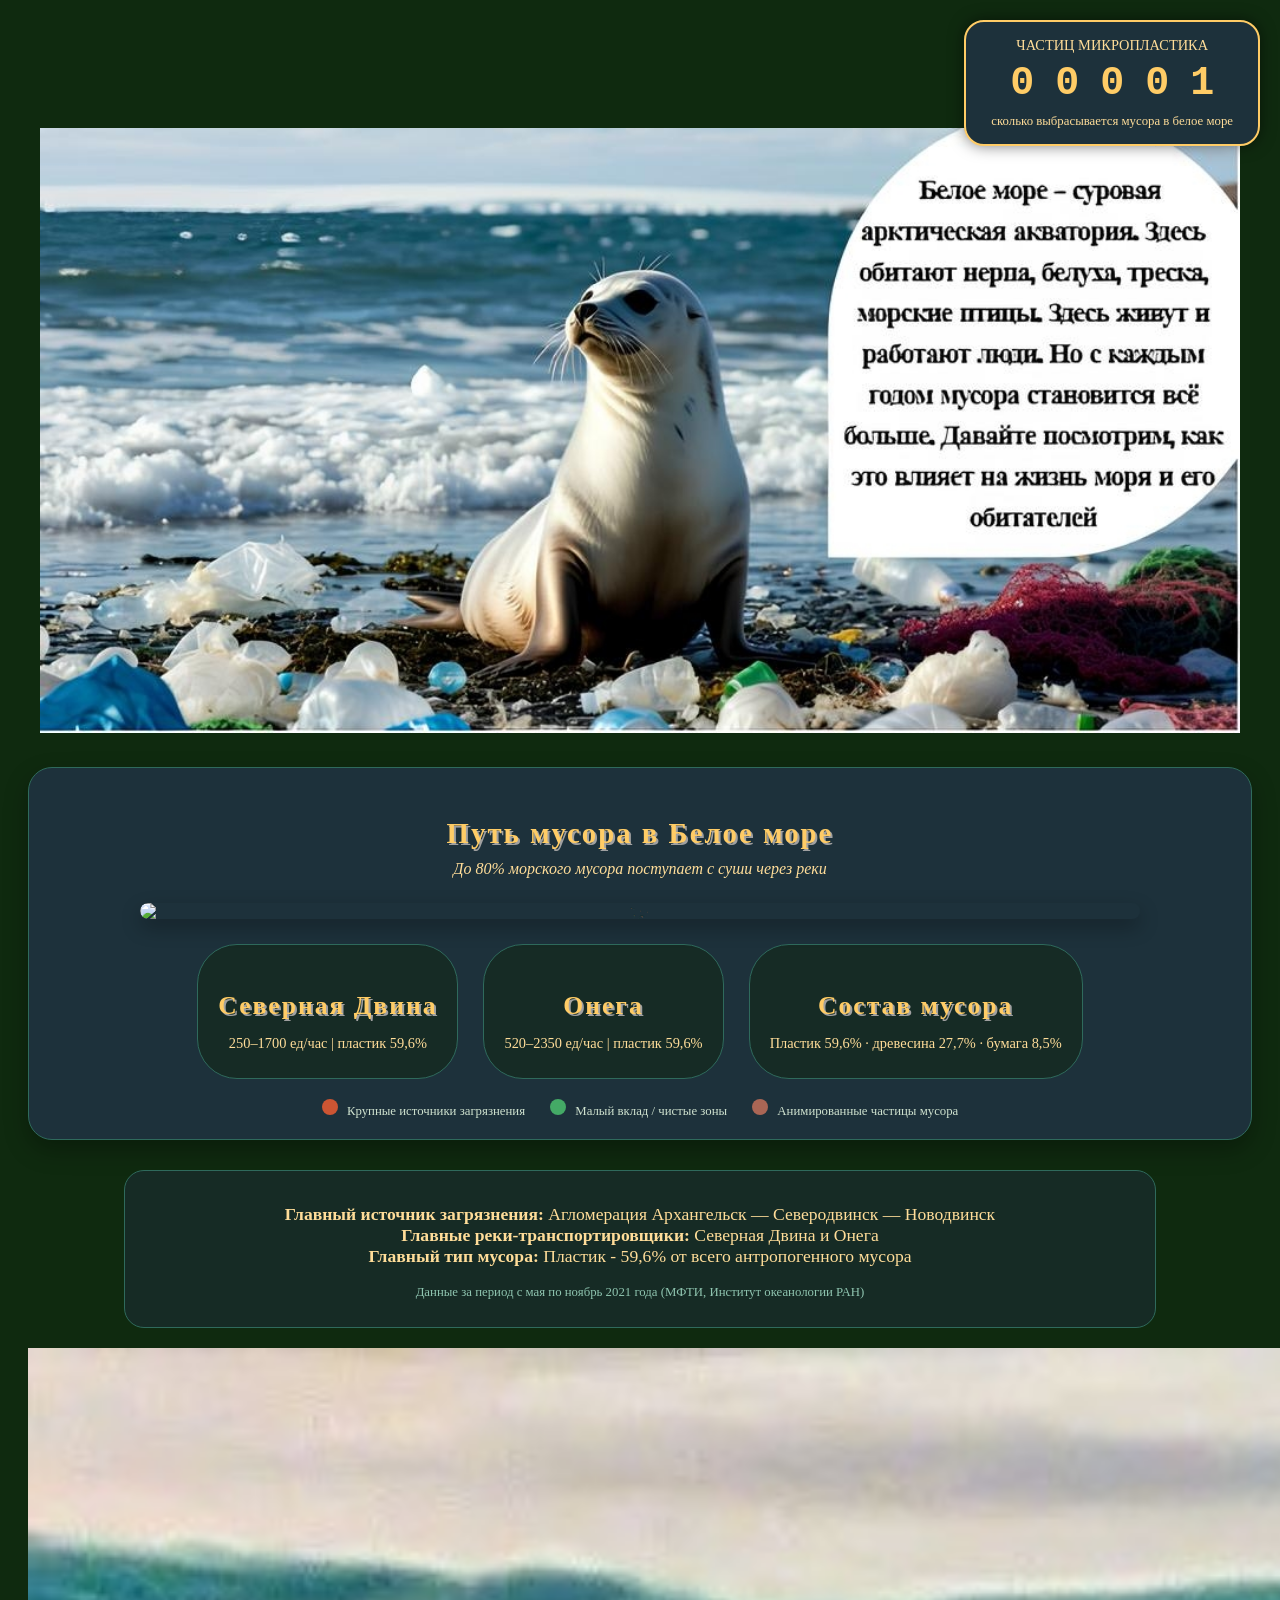
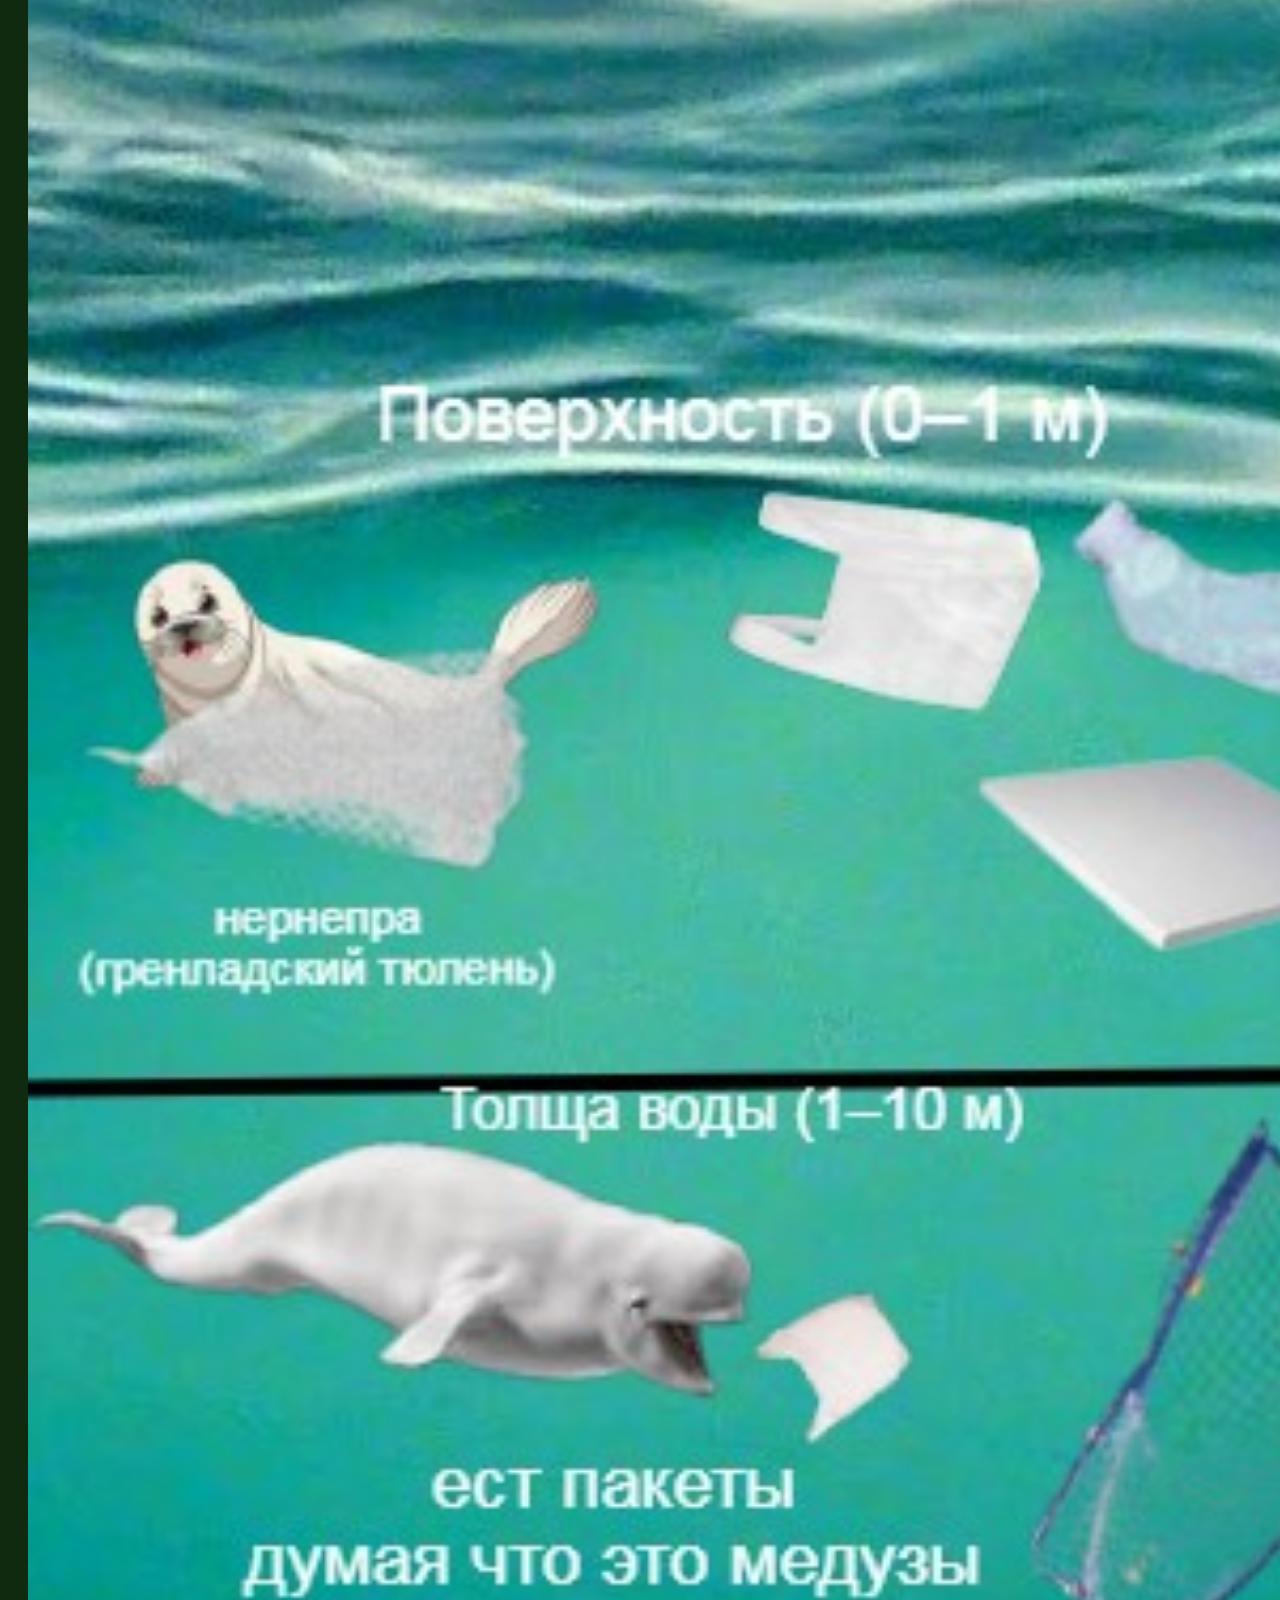
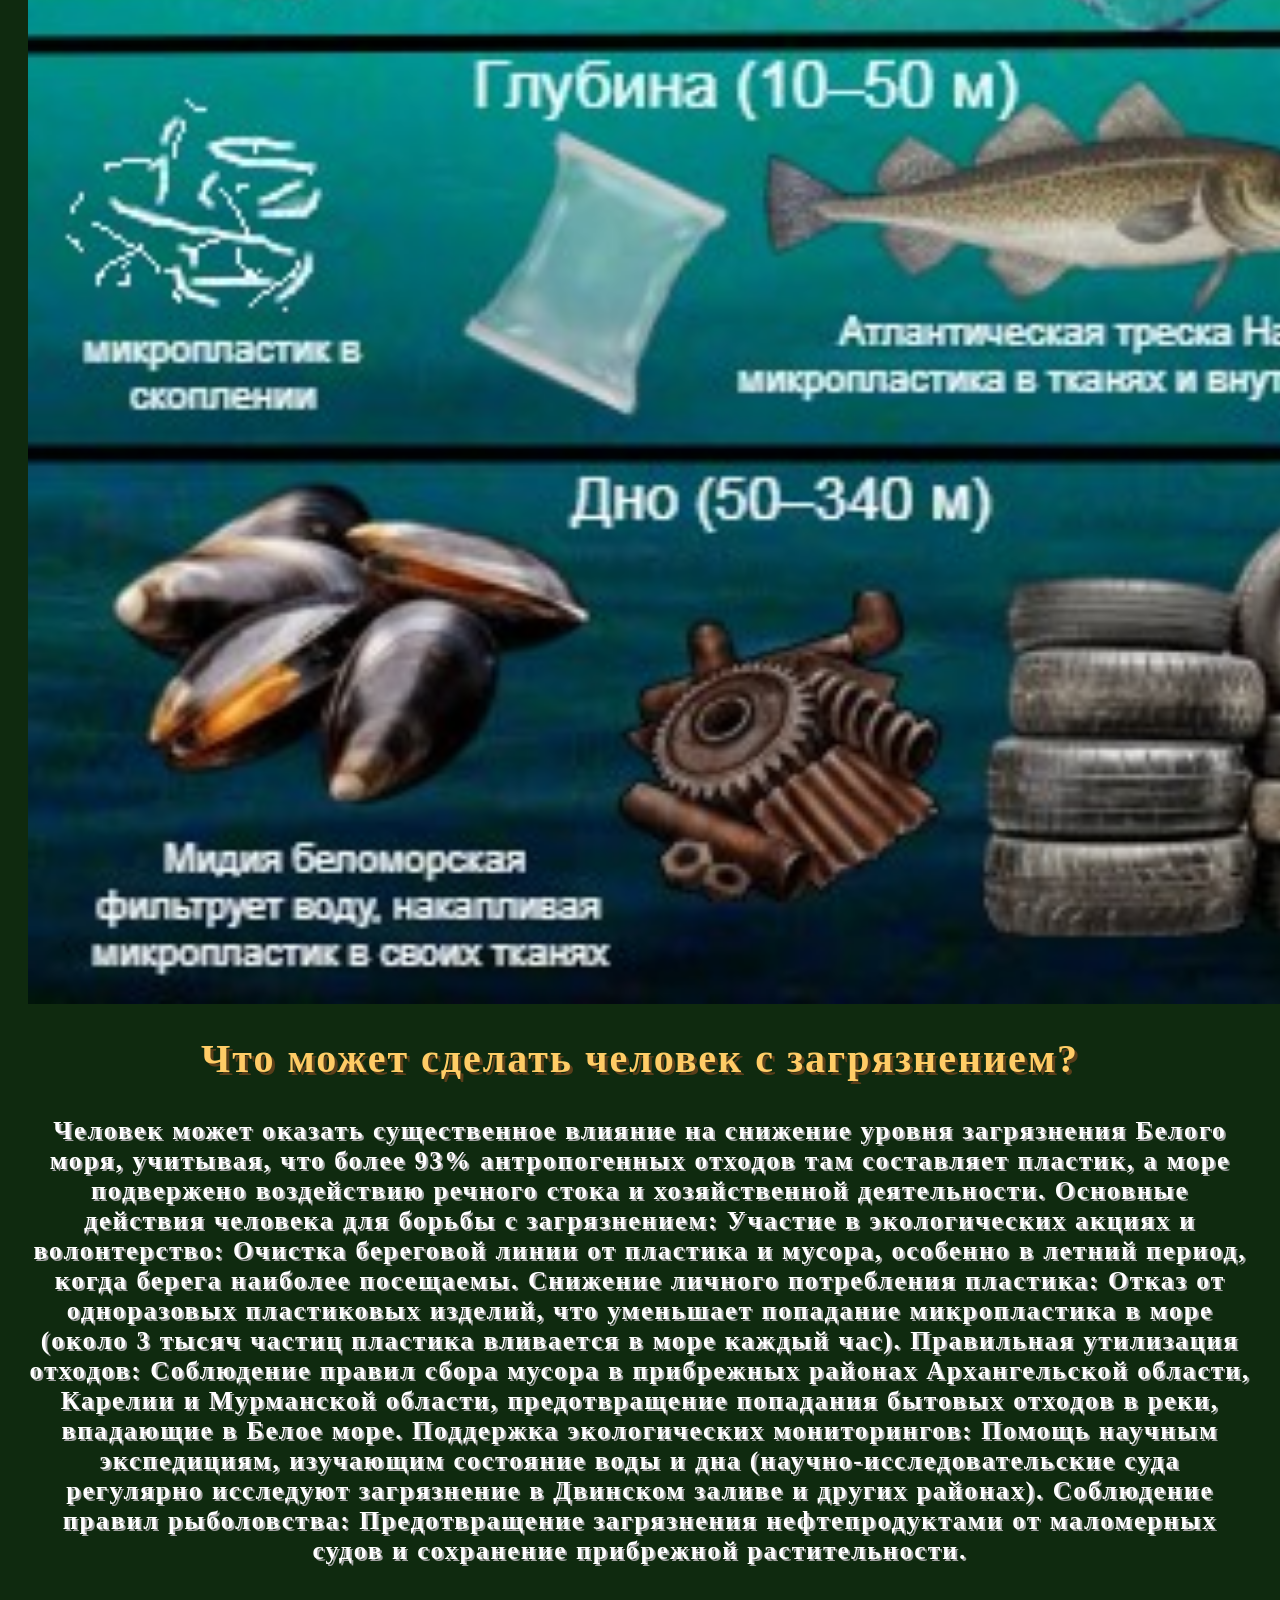
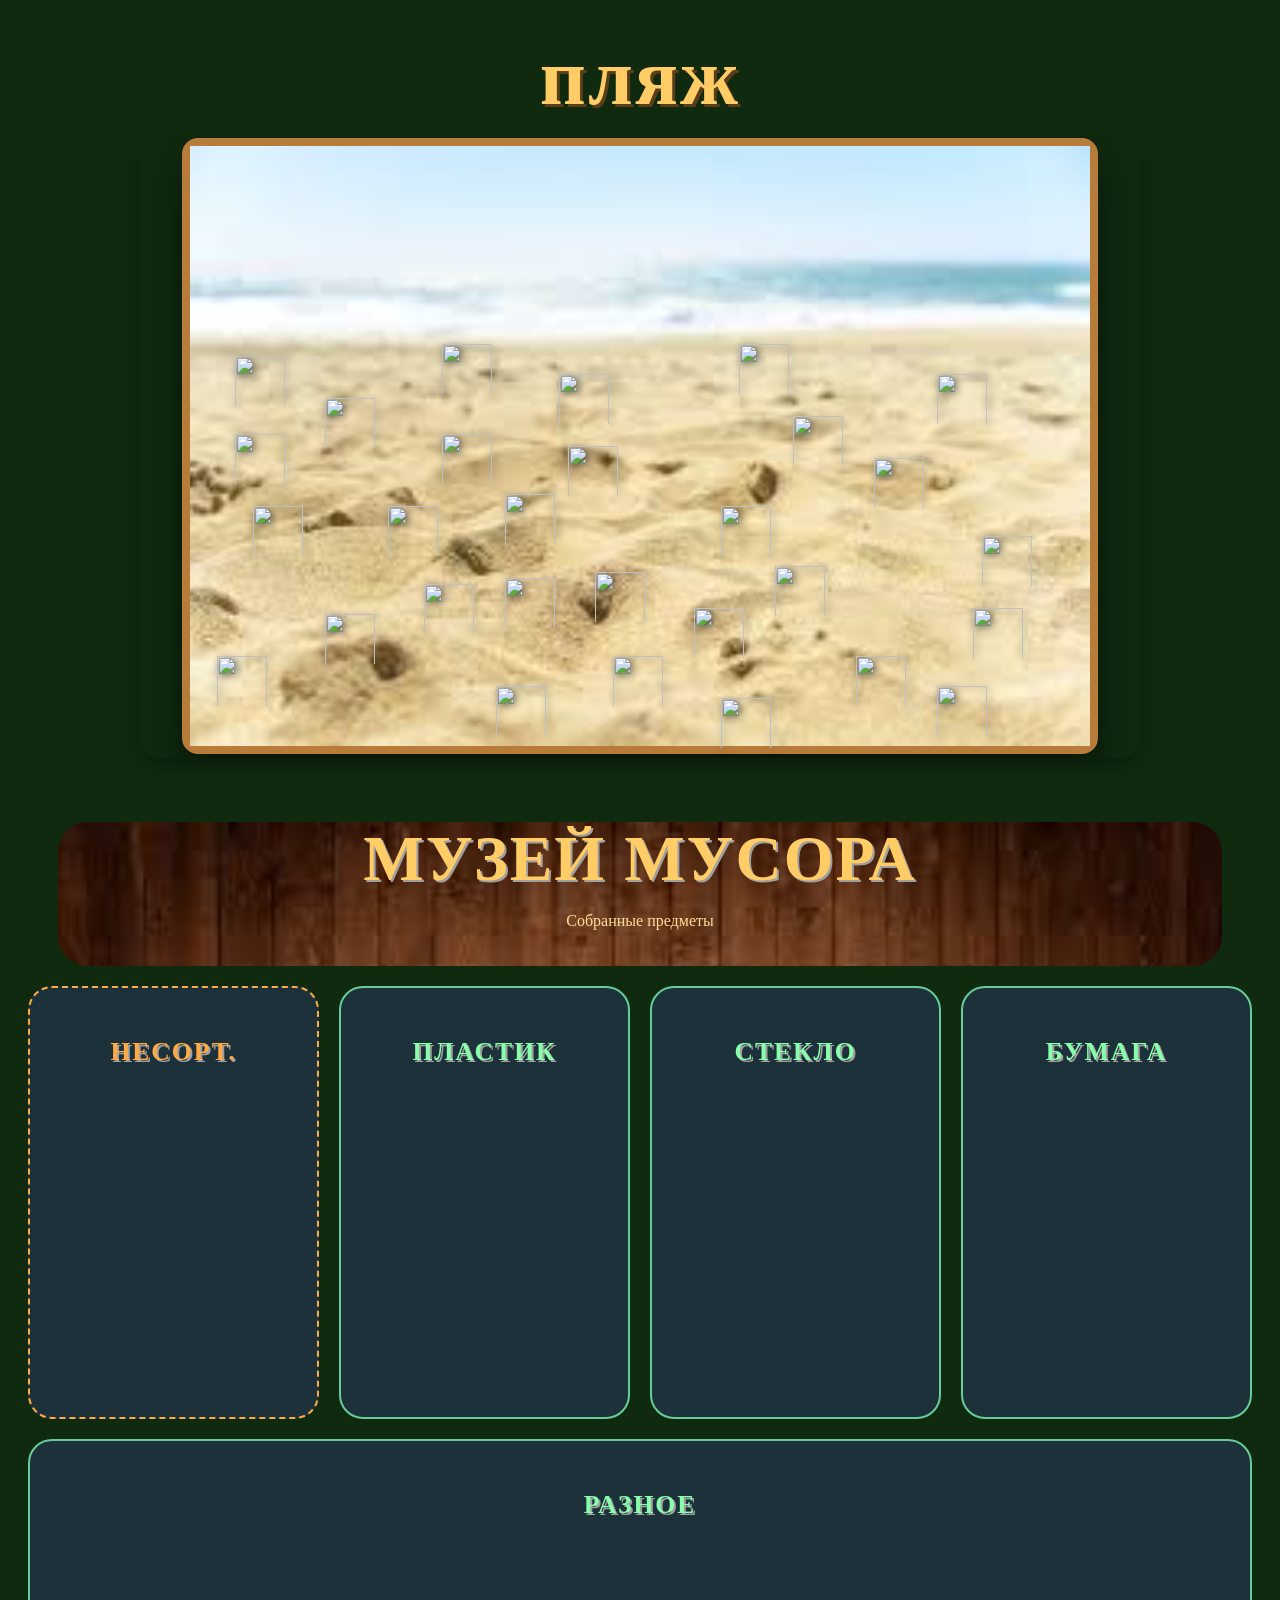
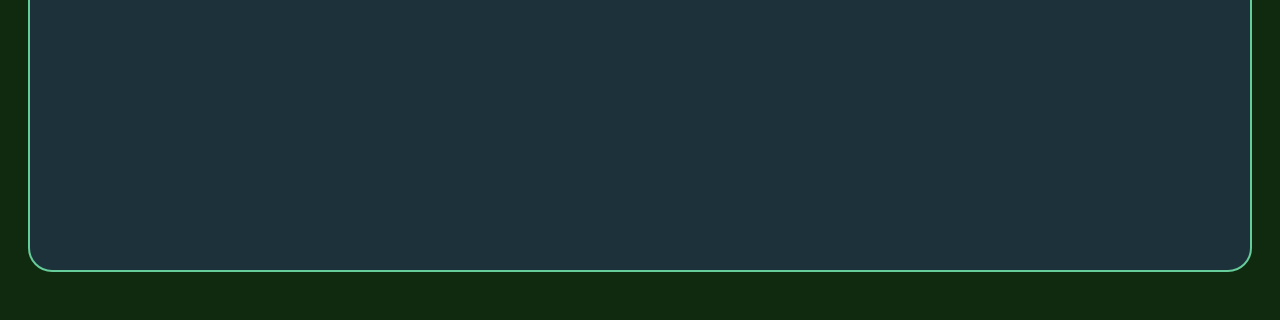
==== хакатон/index.html @ a7f69e0d "Add files via upload" ====
<!DOCTYPE html>
<html lang="ru">
<head>
    <meta charset="UTF-8">
    <meta name="viewport" content="width=device-width, initial-scale=1.0">
    <title>сайт для проекта хакатон</title>
    <link rel="stylesheet" href="kcc.css">
</head>
<body>
    <img src="foto/foto1.jpg" style="width: 1200px; align-self: center; height: auto; padding-top: 100px;">
<div style="position: fixed; top: 20px; right: 20px; background: #1d313b; border-radius: 20px; padding: 15px 25px; border: 2px solid #ffcc66; box-shadow: 0 0 15px rgba(0,0,0,0.5); z-index: 1000; backdrop-filter: blur(5px);">
    <div style="color: #ffdd99; font-size: 0.9rem; text-align: center;"> ЧАСТИЦ МИКРОПЛАСТИКА</div>
    <div id="counterDigits" style="display: flex; justify-content: center; gap: 5px; font-family: monospace; font-size: 2.5rem; font-weight: bold; color: #ffcc66;">
        <span class="digit">0</span>
        <span class="digit">0</span>
        <span class="digit">0</span>
        <span class="digit">0</span>
        <span class="digit">0</span>
    </div>
    <div style="color: #ffdd99; font-size: 0.8rem; text-align: center;">сколько выбрасывается мусора в белое море</div>
</div>
<div class="map-card">
    <h3 class="map-title"> Путь мусора в Белое море</h3>
    <div class="map-sub"> До 80% морского мусора поступает с суши через реки</div>
    
<div id="mapTooltipParent" class="map-wrapper" style="position: relative; width: 100%;">
    <!-- фон -->
    <img src="https://avatars.mds.yandex.net/i?id=413f9390f53e6e68aa2781e2c800d659d8fbe885-4577399-images-thumbs&n=13" 
         style="width: 100%; display: block; border-radius: 12px;">
    
    <svg viewBox="0 0 800 550" style="position: absolute; top: 0; left: 0; width: 100%; height: 100%;">
        <!-- Реки -->
        <!-- Река Кемь -->
        <path d="M136,408 L184,428 L222,418" stroke="#2c6e5e" stroke-width="4" fill="none" stroke-dasharray="6 3"/>
        <!-- Река Выг -->
        <path d="M194,540 L188,524 L198,486 L210,475 L227,467" stroke="#2c6e5e" stroke-width="4" fill="none" stroke-dasharray="6 3"/>
        <!-- Река Мезень -->
        <path d="M673,347 L666,353 L646,339 L643,300" stroke="#2c6e5e" stroke-width="4" fill="none" stroke-dasharray="6 3"/>
        <!-- Река Северная Двина -->
        <path d="M546,512 L544,503 L502,487 L470,466" stroke="#2c6e5e" stroke-width="5" fill="none" stroke-dasharray="8 4"/>
        <!-- Река Онега -->
        <path d="M392,570 L383,548 L369,545 L354,528" stroke="#2c6e5e" stroke-width="4" fill="none" stroke-dasharray="6 3"/>
        
        <!-- Анимированные точки мусора -->
        <circle cx="135" cy="408" r="4" fill="#aa6655">
            <animate attributeName="cx" values="164;182;222;255;281" dur="8s" repeatCount="indefinite"/>
            <animate attributeName="cy" values="423;428;420;392;365" dur="8s" repeatCount="indefinite"/>
        </circle>
        <circle cx="195" cy="539" r="3" fill="#aa6655">
            <animate attributeName="cx" values="195;189;198;222;259" dur="4s" repeatCount="indefinite"/>
            <animate attributeName="cy" values="539;524;490;470;444" dur="4s" repeatCount="indefinite"/>
        </circle>
        <circle cx="542" cy="507" r="3" fill="#aa6655">
            <animate attributeName="cx" values="542;457;386" dur="7s" repeatCount="indefinite"/>
            <animate attributeName="cy" values="507;458;408" dur="7s" repeatCount="indefinite"/>
        </circle>
        <circle cx="667" cy="352" r="3" fill="#aa6655">
            <animate attributeName="cx" values="667;647;642;629" dur="6s" repeatCount="indefinite"/>
            <animate attributeName="cy" values="352;340;301;264" dur="6s" repeatCount="indefinite"/>
        </circle>
        <circle cx="390" cy="570" r="3" fill="#aa6655">
            <animate attributeName="cx" values="390;386;370;355;325;300" dur="5s" repeatCount="indefinite"/>
            <animate attributeName="cy" values="570;549;545;530;508;472" dur="5s" repeatCount="indefinite"/>
        </circle>
        <!-- Города -->
        <circle cx="206", cy="426" r="8" fill="#cc5533" stroke="#ffcc66" stroke-width="2" class="city-circle" data-city="kem"/>
    <text x="193", y="413" font-size="10" fill="#1a3a2a" font-weight="bold">Кемь</text>
    
    <!-- Кандалакша  -->
    <circle cx="109" cy="187" r="8" fill="#cc5533" stroke="#ffcc66" stroke-width="2" class="city-circle" data-city="kandalaksha"/>
    <text x="74" y="169" font-size="10" fill="#1a3a2a" font-weight="bold">Кандалакша</text>
    
    <!-- Онега  -->
    <circle cx="430" cy="275" r="9" fill="#cc5533" stroke="#ffcc66" stroke-width="2" class="city-circle" data-city="onega"/>
    <text x="415" y="265" font-size="10" fill="#1a3a2a" font-weight="bold">Онега</text>
    
    <!-- Архангельск -->
    <circle cx="486" cy="478" r="12" fill="#cc5533" stroke="#ffcc66" stroke-width="2" class="city-circle" data-city="arkhangelsk"/>
    <text x="458" y="456" font-size="11" fill="#1a3a2a" font-weight="bold">Архангельск</text>
    
    <!-- Северодвинск-->
    <circle cx="443", cy="466" r="8" fill="#cc5533" stroke="#ffcc66" stroke-width="2" class="city-circle" data-city="severodvinsk"/>
    <text x="410", y="448" font-size="9" fill="#1a3a2a" font-weight="bold">Северодвинск</text>
    
    <!-- Мезень -->
    <circle cx="648", cy="312" r="8" fill="#cc5533" stroke="#ffcc66" stroke-width="2" class="city-circle" data-city="mezen"/>
    <text x="626", y="296" font-size="10" fill="#1a3a2a" font-weight="bold">Мезень</text>
    
    <!-- Шуерецкое  -->
    <circle cx="221", cy="448" r="6" fill="#44aa66" stroke="#ffcc66" stroke-width="1.5" class="city-circle" data-city="shuereckoe"/>
    <text x="194", y="436" font-size="8" fill="#1a3a2a" font-weight="bold">Шуерецкое</text>
    
    <!-- Умба  -->
    <circle cx="193" cy="236" r="6" fill="#44aa66" stroke="#ffcc66" stroke-width="1.5" class="city-circle" data-city="umba"/>
    <text x="180" y="222" font-size="10" fill="#1a3a2a" font-weight="bold">Умба</text>
        
        <!-- подписи рек -->
        <text x="503" y="475" font-size="10" fill="#1d5e4a">Северная Двина</text>
        <text x="374" y="539" font-size="9" fill="#1d5e4a">Онега</text>
        <text x="380" y="470" font-size="9" fill="#1d5e4a">Мезень</text>
        <text x="153" y="408" font-size="9" fill="#1d5e4a">Кемь</text>
        <text x="193" y="472" font-size="9" fill="#1d5e4a">Выг</text>
    </svg>
</div>
    
    <!-- статистика -->
    <div class="stats-grid">
        <div class="stat-card">
            <h4> Северная Двина</h4>
            <p>250–1700 ед/час | пластик 59,6%</p>
        </div>
        <div class="stat-card">
            <h4> Онега</h4>
            <p>520–2350 ед/час | пластик 59,6%</p>
        </div>
        <div class="stat-card">
            <h4> Состав мусора</h4>
            <p>Пластик 59,6% · древесина 27,7% · бумага 8,5%</p>
        </div>
    </div>
    <div class="legend">
        <div><span style="background:#cc5533;"></span> Крупные источники загрязнения</div>
        <div><span style="background:#44aa66;"></span> Малый вклад / чистые зоны</div>
        <div><span style="background:#aa6655;"></span> Анимированные частицы мусора</div>
    </div>
</div>
<!-- Итоговый вывод -->
<div style="background: #162b25; border-radius: 20px; padding: 15px; max-width: 1000px; margin: 20px auto; text-align: center; border: 1px solid #2f6a5c;">
    <p style="color: #ffdd99; font-size: 1.1rem;">
         <strong>Главный источник загрязнения:</strong> Агломерация Архангельск — Северодвинск — Новодвинск<br>
         <strong>Главные реки-транспортировщики:</strong> Северная Двина и Онега<br>
         <strong>Главный тип мусора:</strong> Пластик - 59,6% от всего антропогенного мусора
    </p>
    <p style="color: #8fc5b0; font-size: 0.8rem;">Данные за период с мая по ноябрь 2021 года (МФТИ, Институт океанологии РАН)</p>
</div>
    <img src="foto/foto3.jpg" style="position: relative;" width="1500" height = "avto">
    <h1>Что может сделать человек c загрязнением?</h1>
    <h4>Человек может оказать существенное влияние на снижение уровня загрязнения Белого моря, учитывая, что более 93% антропогенных отходов там составляет пластик, а море подвержено воздействию речного стока и хозяйственной деятельности. 
Основные действия человека для борьбы с загрязнением:
Участие в экологических акциях и волонтерство: Очистка береговой линии от пластика и мусора, особенно в летний период, когда берега наиболее посещаемы.
Снижение личного потребления пластика: Отказ от одноразовых пластиковых изделий, что уменьшает попадание микропластика в море (около 3 тысяч частиц пластика вливается в море каждый час).
Правильная утилизация отходов: Соблюдение правил сбора мусора в прибрежных районах Архангельской области, Карелии и Мурманской области, предотвращение попадания бытовых отходов в реки, впадающие в Белое море.
Поддержка экологических мониторингов: Помощь научным экспедициям, изучающим состояние воды и дна (научно-исследовательские суда регулярно исследуют загрязнение в Двинском заливе и других районах).
Соблюдение правил рыболовства: Предотвращение загрязнения нефтепродуктами от маломерных судов и сохранение прибрежной растительности. 
    </h4>
    <h2>пляж</h2>
</div>
<div class="map-wrapper">
    <div class="map-container">
        <!-- Фоновая карта -->
        <img src="foto/foto4.jfif" alt="пляж">
        
        <!-- Все сокровища по списку -->
    <img class="treasure-icon" src="https://textur.gas-kvas.com/uploads/posts/2024-10/textur-gas-kvas-com-v70x-p-teksturi-pikselnii-pesok-4.jpg" style="left: 5%; top: 35%; width: 50px;" onclick="das('пластиковая бутылка', 'https://cdn-icons-png.flaticon.com/128/7952/7952175.png', this, event)">
    <img class="treasure-icon" src="https://textur.gas-kvas.com/uploads/posts/2024-10/textur-gas-kvas-com-v70x-p-teksturi-pikselnii-pesok-4.jpg" style="left: 15%; top: 42%; width: 50px;" onclick="das('сеть', 'https://cdn-icons-png.flaticon.com/128/593/593423.png', this, event)">
    <img class="treasure-icon" src="https://textur.gas-kvas.com/uploads/posts/2024-10/textur-gas-kvas-com-v70x-p-teksturi-pikselnii-pesok-4.jpg" style="left: 22%; top: 60%; width: 50px;" onclick="das('правый тапок', 'https://cdn.iconscout.com/icon/premium/png-512-thumb/slipper-icon-svg-download-png-1758207.png?f=webp&w=256', this, event)">
    <img class="treasure-icon" src="https://textur.gas-kvas.com/uploads/posts/2024-10/textur-gas-kvas-com-v70x-p-teksturi-pikselnii-pesok-4.jpg" style="left: 26%; top: 73%; width: 50px;" onclick="das('стеклянная бутылка', 'https://cdn-icons-png.flaticon.com/128/7047/7047661.png', this, event)">
    <img class="treasure-icon" src="https://textur.gas-kvas.com/uploads/posts/2024-10/textur-gas-kvas-com-v70x-p-teksturi-pikselnii-pesok-4.jpg" style="left: 45%; top: 71%; width: 50px;" onclick="das('батарейка', 'https://cdn-icons-png.flaticon.com/128/2333/2333603.png', this, event)">
    <img class="treasure-icon" src="https://textur.gas-kvas.com/uploads/posts/2024-10/textur-gas-kvas-com-v70x-p-teksturi-pikselnii-pesok-4.jpg" style="left: 56%; top: 77%; width: 50px;" onclick="das('поплавок', 'https://cdn-icons-png.flaticon.com/128/1326/1326823.png', this, event)">
    <img class="treasure-icon" src="https://textur.gas-kvas.com/uploads/posts/2024-10/textur-gas-kvas-com-v70x-p-teksturi-pikselnii-pesok-4.jpg" style="left: 67%; top: 45%; width: 50px;" onclick="das('пластиковая крышка', 'https://cdn-icons-png.flaticon.com/128/7436/7436953.png', this, event)">
    <img class="treasure-icon" src="https://textur.gas-kvas.com/uploads/posts/2024-10/textur-gas-kvas-com-v70x-p-teksturi-pikselnii-pesok-4.jpg" style="left: 76%; top: 52%; width: 50px;" onclick="das('шприц', 'https://cdn-icons-png.flaticon.com/128/527/527059.png', this, event)">
    <img class="treasure-icon" src="https://textur.gas-kvas.com/uploads/posts/2024-10/textur-gas-kvas-com-v70x-p-teksturi-pikselnii-pesok-4.jpg" style="left: 83%; top: 38%; width: 50px;" onclick="das('резиновая шина', 'https://cdn-icons-png.flaticon.com/128/272/272026.png', this, event)">
    <img class="treasure-icon" src="https://textur.gas-kvas.com/uploads/posts/2024-10/textur-gas-kvas-com-v70x-p-teksturi-pikselnii-pesok-4.jpg" style="left: 7%; top: 60%; width: 50px;" onclick="das('ведро из под краски', 'https://cdn-icons-png.flaticon.com/128/18017/18017115.png', this, event)">
    <img class="treasure-icon" src="https://textur.gas-kvas.com/uploads/posts/2024-10/textur-gas-kvas-com-v70x-p-teksturi-pikselnii-pesok-4.jpg" style="left: 15%; top: 78%; width: 50px;" onclick="das('стальной трос', 'https://cdn-icons-png.flaticon.com/128/1079/1079433.png', this, event)">
    <img class="treasure-icon" src="https://textur.gas-kvas.com/uploads/posts/2024-10/textur-gas-kvas-com-v70x-p-teksturi-pikselnii-pesok-4.jpg" style="left: 28%; top: 33%; width: 50px;" onclick="das('пакет-майка', 'https://cdn-icons-png.flaticon.com/128/10753/10753285.png', this, event)">
    <img class="treasure-icon" src="https://textur.gas-kvas.com/uploads/posts/2024-10/textur-gas-kvas-com-v70x-p-teksturi-pikselnii-pesok-4.jpg" style="left: 34%; top: 90%; width: 50px;" onclick="das('Левый тапок', 'https://cdn-icons-png.flaticon.com/128/3435/3435644.png ', this, event)">
    <img class="treasure-icon" src="https://textur.gas-kvas.com/uploads/posts/2024-10/textur-gas-kvas-com-v70x-p-teksturi-pikselnii-pesok-4.jpg" style="left: 41%; top: 38%; width: 50px;" onclick="das('пенопласт', 'https://cdn-icons-png.flaticon.com/128/12286/12286912.png', this, event)">
    <img class="treasure-icon" src="https://textur.gas-kvas.com/uploads/posts/2024-10/textur-gas-kvas-com-v70x-p-teksturi-pikselnii-pesok-4.jpg" style="left: 59%; top: 92%; width: 50px;" onclick="das('стаканчик', 'https://cdn-icons-png.flaticon.com/128/7399/7399986.png', this, event)">
    <img class="treasure-icon" src="https://textur.gas-kvas.com/uploads/posts/2024-10/textur-gas-kvas-com-v70x-p-teksturi-pikselnii-pesok-4.jpg" style="left: 65%; top: 70%; width: 50px;" onclick="das('маска', 'https://cdn-icons-png.flaticon.com/128/3340/3340898.png', this, event)">
    <img class="treasure-icon" src="https://textur.gas-kvas.com/uploads/posts/2024-10/textur-gas-kvas-com-v70x-p-teksturi-pikselnii-pesok-4.jpg" style="left: 74%; top: 85%; width: 50px;" onclick="das('окурок', 'https://cdn-icons-png.flaticon.com/128/4811/4811026.png', this, event)">
    <img class="treasure-icon" src="https://textur.gas-kvas.com/uploads/posts/2024-10/textur-gas-kvas-com-v70x-p-teksturi-pikselnii-pesok-4.jpg" style="left: 88%; top: 65%; width: 50px;" onclick="das('зажигалка', 'https://cdn-icons-png.flaticon.com/128/3432/3432798.png', this, event)">
    <img class="treasure-icon" src="https://textur.gas-kvas.com/uploads/posts/2024-10/textur-gas-kvas-com-v70x-p-teksturi-pikselnii-pesok-4.jpg" style="left: 5%; top: 48%; width: 50px;" onclick="das('шарик', 'https://cdn-icons-png.flaticon.com/128/5598/5598766.png', this, event)">
    <img class="treasure-icon" src="https://textur.gas-kvas.com/uploads/posts/2024-10/textur-gas-kvas-com-v70x-p-teksturi-pikselnii-pesok-4.jpg" style="left: 3%; top: 85%; width: 50px;" onclick="das('игрушка', 'https://cdn-icons-png.flaticon.com/128/13370/13370940.png', this, event)">
    <img class="treasure-icon" src="https://textur.gas-kvas.com/uploads/posts/2024-10/textur-gas-kvas-com-v70x-p-teksturi-pikselnii-pesok-4.jpg" style="left: 28%; top: 48%; width: 50px;" onclick="das('CD-диск', 'https://cdn-icons-png.flaticon.com/128/609/609982.png', this, event)">
    <img class="treasure-icon" src="https://textur.gas-kvas.com/uploads/posts/2024-10/textur-gas-kvas-com-v70x-p-teksturi-pikselnii-pesok-4.jpg" style="left: 35%; top: 58%; width: 50px;" onclick="das('баллончик', 'https://cdn-icons-png.flaticon.com/128/12343/12343660.png', this, event)">
    <img class="treasure-icon" src="https://textur.gas-kvas.com/uploads/posts/2024-10/textur-gas-kvas-com-v70x-p-teksturi-pikselnii-pesok-4.jpg" style="left: 42%; top: 50%; width: 50px;" onclick="das('салфетки', 'https://cdn-icons-png.flaticon.com/128/736/736884.png', this, event)">
    <img class="treasure-icon" src="https://textur.gas-kvas.com/uploads/posts/2024-10/textur-gas-kvas-com-v70x-p-teksturi-pikselnii-pesok-4.jpg" style="left: 59%; top: 60%; width: 50px;" onclick="das('лампа', 'https://cdn-icons-png.flaticon.com/128/9575/9575813.png', this, event)">
    <img class="treasure-icon" src="https://textur.gas-kvas.com/uploads/posts/2024-10/textur-gas-kvas-com-v70x-p-teksturi-pikselnii-pesok-4.jpg" style="left: 61%; top: 33%; width: 50px;" onclick="das('пакет фасовка', 'https://cdn-icons-png.flaticon.com/128/6937/6937474.png', this, event)">
    <img class="treasure-icon" src="https://textur.gas-kvas.com/uploads/posts/2024-10/textur-gas-kvas-com-v70x-p-teksturi-pikselnii-pesok-4.jpg" style="left: 87%; top: 77%; width: 50px;" onclick="das('бочка', 'https://cdn-icons-png.flaticon.com/128/2979/2979705.png', this, event)">
    <img class="treasure-icon" src="https://textur.gas-kvas.com/uploads/posts/2024-10/textur-gas-kvas-com-v70x-p-teksturi-pikselnii-pesok-4.jpg" style="left: 83%; top: 90%; width: 50px;" onclick="das('очки', 'https://cdn-icons-png.flaticon.com/128/5610/5610608.png', this, event)">
    <img class="treasure-icon" src="https://textur.gas-kvas.com/uploads/posts/2024-10/textur-gas-kvas-com-v70x-p-teksturi-pikselnii-pesok-4.jpg" style="left: 35%; top: 72%; width: 50px;" onclick="das('надувной круг', 'https://cdn-icons-png.flaticon.com/128/4754/4754701.png', this, event)">
    <img class="treasure-icon" src="https://textur.gas-kvas.com/uploads/posts/2024-10/textur-gas-kvas-com-v70x-p-teksturi-pikselnii-pesok-4.jpg" style="left: 47%; top: 85%; width: 50px;" onclick="das('крабовая ловушка', 'https://cdn-icons-png.flaticon.com/128/13973/13973144.png', this, event)">
    </div>
</div>

<!-- Модальное окно -->
<div class="modal" onclick="closeModal()">
    <img class="modal-content" id="modalImage">
    <h2 id="modalTitle"></h2>
</div>
<div id="museumContainer" style="background-image: url('foto/foto5.jfif'); background-size: cover; margin-left: 30px; margin-right: 30px; padding-left: 20px; padding-right: 20px; border-radius: 30px;">
    <h3 style="color: #ffcc66; text-align: center;">МУЗЕЙ МУСОРА</h3>
    <p style="color: #ffdd99; text-align: center;">Собранные предметы</p>
    <div id="museumCards" style="display: flex; flex-direction: row; flex-wrap: wrap; overflow-x: auto; gap: 20px; padding: 10px;">
    </div>
</div>
<div class="sorting-zones">
    <div class="sorting-zone" style="border: 2px dashed #ffaa44;">
        <h4 style="color: #ffaa44;">НЕСОРТ.</h4>
        <div id="drag-source" class="zone-content"></div>
    </div>

    <div class="sorting-zone" style="border: 2px solid #66cc99;" ondrop="drop(event)" ondragover="allowDrop(event)">
        <h4 style="color: #88ffaa;">ПЛАСТИК</h4>
        <div id="plastic-bin" class="zone-content"></div>
    </div>

    <div class="sorting-zone" style="border: 2px solid #66cc99;" ondrop="drop(event)" ondragover="allowDrop(event)">
        <h4 style="color: #88ffaa;">СТЕКЛО</h4>
        <div id="glass-bin" class="zone-content"></div>
    </div>

    <div class="sorting-zone" style="border: 2px solid #66cc99;" ondrop="drop(event)" ondragover="allowDrop(event)">
        <h4 style="color: #88ffaa;">БУМАГА</h4>
        <div id="paper-bin" class="zone-content"></div>
    </div>

    <div class="sorting-zone" style="border: 2px solid #66cc99;" ondrop="drop(event)" ondragover="allowDrop(event)">
        <h4 style="color: #88ffaa;">РАЗНОЕ</h4>
        <div id="raznoe-bin" class="zone-content"></div>
    </div>
</div>
<script>
    const museumContainer = [
    { name: "Пластиковая бутылка (0,5 л)", story: "Оставлена туристом на берегу в районе мыса Ухт-Наволок. Во время шторма смыта в море.", decompose: "450 лет", img: "https://cdn-icons-png.flaticon.com/128/7952/7952175.png" },
    { name: "Сеть", story: "Брошена или потеряна рыболовным судном в акватории Белого моря в 2021 году. Продолжает ловить рыбу, тюленей и птиц без участия человека.", decompose: "600 лет", img: "https://cdn-icons-png.flaticon.com/128/593/593423.png" },
    { name: "Правый тапок", story: "Найден волонтёрами на побережье через три месяца после потери левого. Принесло течением из другой бухты", decompose: "50-80 лет", img: "https://cdn.iconscout.com/icon/premium/png-512-thumb/slipper-icon-svg-download-png-1758207.png?f=webp&w=256" },
    { name: "Стеклянная бутылка", story: "Разбита на пляже в посёлке Умба. Осколки унесены в море. Острые края травмируют ласты нерп.", decompose: "1 000 000+ лет (стекло)", img: "https://cdn-icons-png.flaticon.com/128/7047/7047661.png" },
    { name: "Батарейка", story: "Выброшена в лесополосе вдоль реки Мезень. Тяжёлые металлы мигрировали в грунтовые воды, затем в реку.", decompose: "100 лет (корпус), металлы навсегда", img: "https://cdn-icons-png.flaticon.com/128/2333/2333603.png" },
    { name: "Поплавок", story: "Сорван со снастей во время шторма в районе Соловецких островов. Дрейфует по течению, обрастает водорослями и рачками.", decompose: "400–500 лет", img: "https://cdn-icons-png.flaticon.com/128/1326/1326823.png" },
    { name: "Пластиковая крышка", story: "Откручена и брошена на набережной в Архангельске. Сдута ветром в реку. Самая частая находка в желудках птиц.", decompose: "450 лет", img: "https://cdn-icons-png.flaticon.com/128/7436/7436953.png" },
    { name: "Шприц", story: "Вынесло с нелегальной свалки медицинских отходов вблизи посёлка. Представляет биологическую угрозу.", decompose: "400–500 лет", img: "https://cdn-icons-png.flaticon.com/128/527/527059.png" },
    { name: "Резиновая шина", story: "Вымыта паводком с несанкционированной свалки в пойме реки Онега. На дне выделяет бензопирен и кадмий.", decompose: "400–500 лет", img: "https://cdn-icons-png.flaticon.com/128/272/272026.png" },
    { name: "Ведро из под краски", story: "Оставлено строителями на берегу в районе Северодвинска. Остатки краски вымыты водой. Используется крабом как укрытие.", decompose: "400–500 лет", img: "https://cdn-icons-png.flaticon.com/128/18017/18017115.png" },
    { name: "Стальной трос", story: "Сорван со швартовки рыболовного судна в порту Мурманска. На дне опутывает камни и донных обитателей.", decompose: "600 лет", img: "https://cdn-icons-png.flaticon.com/128/1079/1079433.png" },
    { name: "Пакет-майка", story: "Унесён ветром с несанкционированной свалки в пригороде Архангельска. Попал в реку Северная Двина, вынесен в Белое море.", decompose: "200–400 лет", img: "https://cdn-icons-png.flaticon.com/128/10753/10753285.png" },
    { name: "Левый тапок", story: "Потерян отдыхающим на пляже острова Ягры. Смыт приливом. Резина не разлагается, а распадается на микрогранулы.", decompose: "50–80 лет", img: "https://cdn-icons-png.flaticon.com/128/3435/3435644.png" },
    { name: "Пенопласт", story: "Раскрошился от старого пирса в посёлке Умба. Рассыпается на сотни шариков, которые рыба и птицы принимают за икру.", decompose: "не разлагается → микропластик", img: "https://cdn-icons-png.flaticon.com/128/12286/12286912.png" },
    { name: "Стаканчик", story: "Куплен в кофейне на набережной Архангельска. Брошен мимо урны. Вместе с пластиковой крышкой образует смертельную ловушку.", decompose: "50 лет", img: "https://cdn-icons-png.flaticon.com/128/7399/7399986.png" },
    { name: "Маска", story: "Брошена на улице в Северодвинске. Унесена ветром в реку. Синтетические волокна путаются в жабрах рыбы.", decompose: "400–500 лет", img: "https://cdn-icons-png.flaticon.com/128/3340/3340898.png" },
    { name: "Окурок", story: "Затушен на пляже в селе Колежма. Смыт дождём. Содержит мышьяк, свинец и ацетат целлюлозы.", decompose: "10–15 лет", img: "https://cdn-icons-png.flaticon.com/128/4811/4811026.png" },
    { name: "Зажигалка", story: "Выброшена за борт с прогулочной лодки. Принята рыбой за мелкую рыбешку и заглочена.", decompose: "100 лет", img: "https://cdn-icons-png.flaticon.com/128/3432/3432798.png" },
    { name: "Шарик", story: "Запущен на выпускном в Архангельске. Лопнул над морем. Лента обмоталась вокруг лапы чайки.", decompose: "4 года (шарик), 20 лет (лента)", img: "https://cdn-icons-png.flaticon.com/128/5598/5598766.png" },
    { name: "Игрушка", story: "Потеряна ребёнком на пляже в Кандалакше в 1995 году. Найдена волонтёрами в 2024 году.", decompose: "500 лет", img: "https://cdn-icons-png.flaticon.com/128/13370/13370940.png" },
    { name: "CD-диск", story: "Выброшен в мусорный контейнер. Попал на свалку, смыт в реку. Отражает свет, дезориентирует мальков.", decompose: "400 лет", img: "https://cdn-icons-png.flaticon.com/128/609/609982.png" },
    { name: "Баллончик", story: "Взорвался на костре на острове Кий. Металлические осколки попали в воду. Окисляясь, выделяют токсины.", decompose: "200 лет (металл)", img: "https://cdn-icons-png.flaticon.com/128/12343/12343660.png" },
    { name: "Салфетки", story: "Смыты в унитаз в жилом доме в Онеге. Прошли через очистные сооружения. Содержат микропластик.", decompose: "100 лет", img: "https://cdn-icons-png.flaticon.com/128/736/736884.png" },
    { name: "Лампа", story: "Выброшена в контейнер для смешанных отходов. Разбилась на свалке. Ртутные пары попали в грунтовые воды.", decompose: "100 лет (металл+стекло)", img: "https://cdn-icons-png.flaticon.com/128/9575/9575813.png" },
    { name: "Пакет фасовка", story: "Использован в магазине Кеми. Улетел от ветра. Застрял в ветвях дерева над рекой, затем сорван и унесён течением.", decompose: "200–400 лет", img: "https://cdn-icons-png.flaticon.com/128/6937/6937474.png" },
    { name: "Бочка", story: "Оставлена на берегу заброшенной военной части в губе Оленья. Разрушается, загрязняя дно окислами металлов.", decompose: "100–200 лет", img: "https://cdn-icons-png.flaticon.com/128/2979/2979705.png" },
    { name: "Очки", story: "Потеряны туристом при купании на Соловецких островах. Оправа частично покрыта мидиями.", decompose: "400–500 лет", img: "https://cdn-icons-png.flaticon.com/128/5610/5610608.png" },
    { name: "Надувной круг", story: "Лопнул и был выброшен на пляже в деревне Ковда. Даже в дроблёном виде выделяет фталаты.", decompose: "100–400 лет", img: "https://cdn-icons-png.flaticon.com/128/4754/4754701.png" },
    { name: "Крабовая ловушка", story: "Брошена из-за поломки в акватории Белого моря. Продолжает ловить крабов и рыбу.", decompose: "400–500 лет", img: "https://cdn-icons-png.flaticon.com/128/13973/13973144.png" },
    { name: "Строительный уголок", story: "Смыт со стройки в Архангельске во время ливня. Попал в Двину. Острые края ранят рыб.", decompose: "400–500 лет", img: "https://cdn-icons-png.flaticon.com/128/2318/2318777.png" },
    { name: "Сани-волокуши", story: "Оставленные рыбаками-любителямина зиммней рыбалке во льдах. унесены в открытое море", decompose: "100–200 лет", img: "https://cdn-icons-png.flaticon.com/128/6013/6013127.png" },
    { name: "Пенный поплавок", story: "Оборвался от сетей браконьеров в губе. Распадается на пенопластовые шарики.", decompose: "→ микропластик(не разлагается)", img: "https://cdn-icons-png.flaticon.com/128/1326/1326823.png" },
    { name: "Канистра", story: "Оставлена рыбаками на берегу губы Чупа. Во время прилива опрокинута в воду. Остатки масла создают плёнку на поверхности", decompose: "400–500 лет", img: "https://cdn-icons-png.flaticon.com/128/18017/18017115.png" },
    { name: "Батарейка АА", story: "Выброшена в лесополосе вдоль реки Мезень. Тяжёлые металлы мигрировали в грунтовые воды, затем в реку", decompose: "100 лет (корпус), токсичные металлы остаются навсегда", img: "https://cdn-icons-png.flaticon.com/128/2333/2333603.png" },
    { name: "Лесочная катушка", story: "Оставлена браконьерами на берегу в районе устья реки Кемь. Острые лески режут ласты тюленей", decompose: "400–500 лет", img: "https://cdn-icons-png.flaticon.com/128/2979/2979705.png" }
];
    let foundTreasures = [];
    let particleCount = 0;
    let particleAccumulator = 0;
    let digits = document.querySelectorAll('.digit');

    function updateDigit(index, newDigit) {
    let digitElement = digits[index];
    let oldSpan = digitElement.querySelector('span');
    let oldValue = oldSpan ? oldSpan.textContent : digitElement.textContent;
    
    if (oldValue === String(newDigit)) return;
    
    let oldDigitSpan = document.createElement('span');
    oldDigitSpan.textContent = oldValue;
    oldDigitSpan.className = 'digit-old';
    oldDigitSpan.style.position = 'absolute';
    oldDigitSpan.style.top = '0';
    oldDigitSpan.style.left = '0';
    oldDigitSpan.style.right = '0';
    oldDigitSpan.style.textAlign = 'center';
    
    let newDigitSpan = document.createElement('span');
    newDigitSpan.textContent = newDigit;
    newDigitSpan.className = 'digit-new';
    newDigitSpan.style.position = 'absolute';
    newDigitSpan.style.top = '0';
    newDigitSpan.style.left = '0';
    newDigitSpan.style.right = '0';
    newDigitSpan.style.textAlign = 'center';
    
    digitElement.innerHTML = '';
    digitElement.style.position = 'relative';
    digitElement.appendChild(oldDigitSpan);
    digitElement.appendChild(newDigitSpan);
    
    setTimeout(() => {
        if (oldDigitSpan && oldDigitSpan.parentNode) {
            oldDigitSpan.remove();
        }
        digitElement.innerHTML = newDigit;
    }, 200);
}
document.addEventListener('click', (e) => {
    const svg = document.querySelector('svg');
    const pt = svg.createSVGPoint();
    pt.x = e.clientX;
    pt.y = e.clientY;
    const cursor = pt.matrixTransform(svg.getScreenCTM().inverse());
    console.log(`${Math.round(cursor.x)},${Math.round(cursor.y)}`);
});
function showMessage(msg, color) {
    let msgDiv = document.getElementById('dragMessage');
    if (!msgDiv) {
        msgDiv = document.createElement('div');
        msgDiv.id = 'dragMessage';
        msgDiv.style.position = 'fixed';
        msgDiv.style.bottom = '20px';
        msgDiv.style.left = '50%';
        msgDiv.style.transform = 'translateX(-50%)';
        msgDiv.style.padding = '12px 24px';
        msgDiv.style.borderRadius = '30px';
        msgDiv.style.zIndex = '9999';
        msgDiv.style.fontWeight = 'bold';
        msgDiv.style.transition = '0.3s';
        document.body.appendChild(msgDiv);
    }
    msgDiv.style.backgroundColor = color;
    msgDiv.style.color = '#1a2a1f';
    msgDiv.textContent = msg;
    msgDiv.style.display = 'block';
    setTimeout(() => { msgDiv.style.display = 'none'; }, 1500);
}
function updateCounter(value) {
    let str = String(Math.floor(value)).padStart(5, '0');
    for (let i = 0; i < str.length; i++) {
        let newDigit = str[i];
        let currentDigit = digits[i].textContent;
        if (currentDigit !== newDigit) {
            updateDigit(i, newDigit);
        }
    }
}

function tick() {
    particleAccumulator += 1.6666667;
    if (particleAccumulator >= 1) {
        let add = Math.floor(particleAccumulator);
        particleCount += add;
        particleAccumulator -= add;
        updateCounter(particleCount);
    }
}
setInterval(tick, 2000);
function addToMuseum(name) 
{   
    let container = document.getElementById('museumCards');
    if (!container) 
    {
        console.log('Контейнер museumCards не найден');
        return;
    }
    
    let existing = container.querySelector(`[data-name="${name}"]`);
    if (existing) return;
    
    let item = museumContainer.find(i => 
        i.name.toLowerCase().includes(name.toLowerCase()) || 
        name.toLowerCase().includes(i.name.toLowerCase())
    );
    
    if (!item) {
        console.log('Предмет не найден:', name);
        return;
    }
    
    let card = document.createElement('div');
    card.setAttribute('data-name', name);
    card.className = 'exhibit-card';
    card.style.width = '200px';
    card.innerHTML = `
        <img src="${item.img}" style="width: 80px; height: 80px;">
        <h4 style="color: #ffcc66; margin: 10px 0 5px;">${item.name}</h4>
        <p style="color: #ffdd99; font-size: 0.9rem;">${item.story}</p>
        <p style="color: #ffdd99; font-size: 0.9rem;">Разложение: ${item.decompose}</p>
    `;
    container.appendChild(card);
    console.log('Добавлено в музей:', name);
}
    function openTreasure(name, imageUrl) 
    {
        document.getElementById('modalImage').src = imageUrl;
        document.getElementById('modalTitle').innerHTML = name;
        document.querySelector('.modal').style.display = 'block';
        
        if (!foundTreasures.includes(name)) 
        {
            foundTreasures.push(name);
        }
    }
    function das(name, imageUrl, element, event) 
    {
        if (event) event.preventDefault();
        element.src = imageUrl;
        element.onclick = null; 
        openTreasure(name, imageUrl);
        addToMuseum(name);
        addDragItem(name, imageUrl);
    }
    function closeModal() {
        document.querySelector('.modal').style.display = 'none';
    }
        const cityData = {
        arkhangelsk: {
            name: "Архангельск",
            color: "🟠",
            text: `<strong>Вклад:</strong> Крупнейший источник загрязнения. Агломерация Архангельск — Северодвинск — Новодвинск формирует основную массу мусора.<br>
                   <strong>Объём сточных вод:</strong> 132 504 тыс. м³/год.<br>
                   <strong>Основные загрязнители:</strong> Нефтепродукты, фенолы, тяжёлые металлы (медь, марганец, железо).<br>
                   <strong>Путь мусора:</strong> Сточные воды предприятий, свалки в пойме реки, ливневые стоки.`
        },
        severodvinsk: {
            name: "Северодвинск",
            color: "🟠",
            text: `<strong>Вклад:</strong> Центр судостроения и судоремонта. Второй по объёму загрязнитель.<br>
                   <strong>Объём сточных вод:</strong> 92 045 тыс. м³/год.<br>
                   <strong>Основные загрязнители:</strong> Нефтепродукты, тяжёлые металлы, пластик.<br>
                   <strong>Путь мусора:</strong> Промышленные стоки, ливневые стоки, свалка в районе Камбалицы.`
        },
        onega: {
            name: "Онега",
            color: "🟠",
            text: `<strong>Вклад:</strong> Крупный порт и центр лесопереработки. Река Онега выносит до 2350 единиц/час.<br>
                   <strong>Объём сточных вод:</strong> 2 078 тыс. м³/год. <strong>100% сброса без очистки.</strong><br>
                   <strong>Основные загрязнители:</strong> Нефтепродукты, фенолы (отходы деревообработки).`
        },
        kandalaksha: {
            name: "Кандалакша",
            color: "🟠",
            text: `<strong>Вклад:</strong> Промышленный порт, нефтеперевалка. Расположен на территории заповедника.<br>
                   <strong>Объём сточных вод:</strong> 13 320 тыс. м³/год. <strong>Весь объём без очистки.</strong><br>
                   <strong>Экологические последствия:</strong> Угнетение донных сообществ, низкая биомасса бентоса.`
        },
        mezen: {
            name: "Мезень",
            color: "🟠",
            text: `<strong>Вклад:</strong> Порт в устье реки Мезень.<br>
                   <strong>Объём сточных вод:</strong> 29,8 тыс. м³/год.<br>
                   <strong>Основные загрязнители:</strong> Коммунально-бытовые стоки, нефтепродукты.`
        },
        kem: {
            name: "Кемь",
            color: "🟠",
            text: `<strong>Вклад:</strong> Порт в устье реки Кемь, ворота на Соловецкие острова.<br>
                   <strong>Основные загрязнители:</strong> Нефтепродукты, биогенные элементы, пластик.<br>
                   <strong>Путь мусора:</strong> Судоходство, туристический поток, сточные воды.`
        },
        shuereckoe: {
            name: "Село Шуерецкое",
            color: "🟢",
            text: `<strong>Вклад:</strong> Традиционное поморское село в нацпарке «Онежское Поморье».<br>
                   <strong>Основные загрязнители:</strong> Мусор приносит морскими течениями из более загрязнённых районов.<br>
                   <strong>Инициативы:</strong> Планируется создание музея морского мусора.`
        },
        umba: {
            name: "Посёлок Умба",
            color: "🟢",
            text: `<strong>Вклад:</strong> Прибрежные свалки, мусор туристов и рыбаков.<br>
                   <strong>Основные загрязнители:</strong> Бытовой мусор, пластик, брошенные рыболовные снасти, пенопласт.`
        }
    };
    
    let tooltip = document.createElement('div');
    tooltip.className = 'tooltip';
    tooltip.style.display = 'none';
    document.getElementById('mapTooltipParent').appendChild(tooltip);
    
    document.querySelectorAll('.city-circle').forEach(circle => {
        circle.addEventListener('click', (e) => {
            e.stopPropagation();
            const cityId = circle.getAttribute('data-city');
            const data = cityData[cityId];
            if (!data) return;
            
            tooltip.innerHTML = `<strong>${data.color} ${data.name}</strong><br>${data.text}`;
            tooltip.style.display = 'block';
            
            const rect = circle.getBoundingClientRect();
            const parentRect = document.getElementById('mapTooltipParent').getBoundingClientRect();
            let left = rect.left - parentRect.left + 20;
            let top = rect.top - parentRect.top - 100;
            
            if (left + 280 > parentRect.width) left = parentRect.width - 290;
            if (top < 10) top = rect.top - parentRect.top + 30;
            
            tooltip.style.left = left + 'px';
            tooltip.style.top = top + 'px';
            
            setTimeout(() => {
                tooltip.style.display = 'none';
            }, 7000);
        });
    });
    
    document.getElementById('mapTooltipParent').addEventListener('click', (e) => {
        if (!e.target.classList || !e.target.classList.contains('city-circle')) {
            tooltip.style.display = 'none';
        }
    });
    function allowDrop(event) {
    event.preventDefault();
}

function drag(event) {
    event.dataTransfer.setData("text", event.target.id);
}

function drop(event) {
    event.preventDefault();
    const itemId = event.dataTransfer.getData("text");
    const draggedElement = document.getElementById(itemId);
    if (!draggedElement) return;

    const targetBin = event.target.closest('.sorting-zone');
    if (!targetBin) return;

    const binId = targetBin.querySelector('.zone-content').id;
    
    let binType = '';
    if (binId === 'plastic-bin') binType = 'plastic';
    else if (binId === 'glass-bin') binType = 'glass';
    else if (binId === 'paper-bin') binType = 'paper';
    else if (binId === 'drag-source') binType = 'source';
    else return;
    
    const itemName = draggedElement.getAttribute('data-name');
    
    if (binType !== 'source' && isValidForBin(itemName, binType)) {
        draggedElement.setAttribute('draggable', 'false');
        draggedElement.style.cursor = 'default';
        draggedElement.style.opacity = '0.7';
        targetBin.querySelector('.zone-content').appendChild(draggedElement);
        showMessage(`✅ это отправлен в ${getBinName(binType)}!`, '#88ffaa');
    } else if (binType === 'source') {
        showMessage(`📦 это уже в несортированном`, '#ffaa44');
    } else {
        showMessage(`❌ это нельзя сюда!`, '#ff8888');
    }
}

function isValidForBin(itemName, binType) {
    const lowerName = itemName.toLowerCase();
    
    const plasticItems = ['бутылка', 'пакет', 'крышка', 'поплавок', 'стаканчик', 'ведро'];
    const glassItems = ['стеклянная', 'бутылка стеклянная', 'лампа'];
    const paperItems = ['пакет', 'салфетки', 'коробка', 'картон'];
    const raznoeItems = ['батарейка', 'шприц', 'лампа', 'зажигалка', 'ловушка', 'крабовая'];



    
    if (binType === 'plastic') return plasticItems.some(i => lowerName.includes(i));
    if (binType === 'glass') return glassItems.some(i => lowerName.includes(i));
    if (binType === 'paper') return paperItems.some(i => lowerName.includes(i));
    if (binType === 'organic') return organicItems.some(i => lowerName.includes(i));
    if (binType === 'raznoe') return raznoeItems.some(i => lowerName.includes(i));
    return false;
}

function getBinName(binType) {
    const names = {
        'plastic': 'ПЛАСТИК',
        'glass': 'СТЕКЛО',
        'paper': 'БУМАГУ',
        'raznoe': 'РАЗНОЕ'
    };
    return names[binType] || 'КОНТЕЙНЕР';
}
function addDragItem(itemName, itemImg) {
    const source = document.getElementById('drag-source');
    if (!source) return;

    const existing = source.querySelector(`[data-name="${itemName}"]`);
    if (existing) return;

    const id = 'drag_' + Date.now() + '_' + Math.random().toString(36).substr(2, 6);
    const dragDiv = document.createElement('div');
    dragDiv.id = id;
    dragDiv.className = 'drag-card';
    dragDiv.setAttribute('data-name', itemName);
    dragDiv.setAttribute('draggable', 'true');
    dragDiv.setAttribute('ondragstart', 'dragStart(event)');
    dragDiv.setAttribute('ondragend', 'dragEnd(event)');
    dragDiv.innerHTML = `
        <img src="${itemImg}" style="width: 40px; height: 40px; object-fit: contain;">
        <div style="font-size: 0.7rem; color: #ffdd99;">${itemName}</div>
    `;
    source.appendChild(dragDiv);
}
function dragStart(event) {
    const card = event.target.closest('.drag-card');
    if (!card) return;
    event.dataTransfer.setData('text/plain', card.id);
    event.dataTransfer.effectAllowed = 'move';
    card.classList.add('dragging');
}

function dragEnd(event) {
    const card = event.target.closest('.drag-card');
    if (card) card.classList.remove('dragging');
}
function resetGame() {
    const source = document.getElementById('drag-source');
    const bins = ['plastic-bin', 'glass-bin', 'paper-bin', 'organic-bin', 'hazardous-bin'];
    
    bins.forEach(binId => {
        const bin = document.getElementById(binId);
        if (bin) {
            while (bin.firstChild) {
                const child = bin.firstChild;
                child.setAttribute('draggable', 'true');
                child.style.cursor = 'grab';
                child.style.opacity = '1';
                source.appendChild(child);
            }
        }
    });
    showMessage('🔄 Игра сброшена!', '#ffaa44');
}
</script>
</body>
</html>
---- хакатон/kcc.css ----
body 
        {
            background: #0f2a0f;
            font-family: 'Segoe UI', 'Times New Roman', serif;
            text-align: center;
            padding: 20px;
            min-height: 100vh;
        }
        table {
            width: 100%;
            border-collapse: collapse;
            max-width: 600px;
            text-align: center;
        }
        table, th, td 
        {
            border: 3px solid rgb(255, 255, 255); 
        }
        th, td {
            padding: 10px;
            text-align: left; 
            color: #ffffff
        }
        h6
        {
            margin-left: -600px;
            color: #ffffff;
            text-shadow: 2px 2px 0 #a0a0a0;
            font-size: 1.6rem;
            letter-spacing: 2px;
        }
        h5
        {
            margin-top: -100px;
            margin-left: 1200px;
            color: #ffffff;
            text-shadow: 2px 2px 0 #a0a0a0;
            font-size: 1.6rem;
            margin-bottom: 15px;
            letter-spacing: 2px;
        }
        h4
        {
            color: #ffffff;
            text-shadow: 2px 2px 0 #a0a0a0;
            font-size: 1.6rem;
            margin-bottom: 15px;
            letter-spacing: 2px;
        }
        h3
        {
            color: #ffffff;
            text-shadow: 2px 2px 0 #a0a0a0;
            font-size: 4rem;
            margin-bottom: 15px;
            letter-spacing: 2px;
        }
        h2 
        {
            color: #ffcc66;
            text-shadow: 3px 3px 0 #5a3e1a;
            font-size: 5rem;
            margin-bottom: 15px;
            letter-spacing: 2px;
        }
        h1 
        {
            color: #ffcc66;
            text-shadow: 3px 3px 0 #5a3e1a;
            font-size: 2.5rem;
            margin-bottom: 15px;
            letter-spacing: 2px;
        }
        .map-bg 
        {
            width: 100%;
            height: auto;
            display: block;
        }    
        .map-svg 
        {
            position: absolute;
            top: 0;
            left: 0;
            width: 100%;
            height: 100%;
        }      
        .map-wrapper 
        {
            position: relative;
            width: 100%;
            max-width: 1000px;
            margin: 0 auto;
            border-radius: 20px;
            overflow: hidden;
            box-shadow: 0 8px 20px rgba(0, 0, 0, 0.3);
        }
        .river 
        {
            stroke: #2c6e5e;
            stroke-width: 5;
            fill: none;
            stroke-dasharray: 8 4;
            stroke-linecap: round;
        }
        .map-container {
            position: relative;
            display: inline-block;
            border: 8px solid #b87c3a;
            border-radius: 16px;
            box-shadow: 0 20px 40px rgba(0,0,0,0.5);
            background: #d4b87a;
        }
        
        .map-container img {
            display: block;
            width: 900px;
            height: 600px;
        }
        .treasure-icon {
            position: absolute;
            cursor: pointer;
            max-width: 50px;
            max-height: 50px;
            transition: all 0.2s ease;
            filter: drop-shadow(2px 2px 4px rgba(0,0,0,0.6));
            z-index: 10;
        }
        
        .treasure-icon:hover {
            transform: scale(1.25);
            filter: drop-shadow(0 0 8px gold);
        }
        
        .modal {
            display: none;
            position: fixed;
            z-index: 2000;
            left: 0;
            top: 0;
            width: 100%;
            height: 100%;
            background: rgba(0,0,0,0.92);
            text-align: center;
            cursor: pointer;
        }
        
        .modal-content {
            max-width: 70%;
            max-height: 70%;
            margin-top: 8%;
            border-radius: 20px;
            box-shadow: 0 0 50px gold;
            border: 3px solid gold;
        }
        
        .modal h2 {
            color: #ffdd88;
            margin-top: 20px;
            font-size: 2rem;
            text-shadow: 2px 2px 0 #5a3e1a;
        }
        
        .treasure-list {
            margin: 30px auto;
            background: #2c3e1fcc;
            backdrop-filter: blur(4px);
            padding: 20px 35px;
            border-radius: 30px;
            display: inline-block;
            color: #ffdd99;
            border: 2px solid #d4a373;
            box-shadow: 0 5px 20px rgba(0,0,0,0.5);
        }
        
        .treasure-list h3 {
            font-size: 1.6rem;
            margin-bottom: 12px;
            color: #ffcc66;
        }
        
        .treasure-list ul {
            display: grid;
            grid-template-columns: repeat(3, auto);
            gap: 12px 30px;
            list-style: none;
        }
        .treasure-list li {
            font-size: 1.8rem;
            text-align: left;
            padding: 4px 8px;
        }
        
        .found {
            text-decoration: line-through;
            color: #313e86;
            opacity: 0.7;
        }
        .exhibit-card {
            background: #162b25;
            border-radius: 20px;
            padding: 15px;
            transition: all 0.25s ease;
            border: 1px solid #2f6a5c;
            text-align: center;
        }
    .digit {
        display: inline-block;
        width: 40px;
        text-align: center;
        position: relative;
        overflow: hidden;
        height: 60px;
        line-height: 60px;
    }
    
    .digit span {
        display: block;
        position: relative;
        transition: transform 0.2s ease-out;
    }
    
    .digit-old {
        animation: slideDown 0.2s ease-out forwards;
    }
    
    .digit-new {
        animation: slideUp 0.2s ease-out forwards;
    }
    
    @keyframes slideDown {
        0% { transform: translateY(0); opacity: 1; }
        100% { transform: translateY(30px); opacity: 0; }
    }
    
    @keyframes slideUp {
        0% { transform: translateY(-30px); opacity: 0; }
        100% { transform: translateY(0); opacity: 1; }
    }

        .city-circle {
            cursor: pointer;
            transition: r 0.2s, filter 0.2s;
        }
        .city-circle:hover {
            r: 14;
            stroke-width: 3;
        }
.tooltip {
    position: absolute;
    background: black;
    color: #ffdd99;
    padding: 10px;
    border-radius: 10px;
    font-size: 12px;
    max-width: 250px;
    z-index: 100;
    border: 1px solid #ffcc66;
    pointer-events: none;
}
        .tooltip strong {
            color: #ffcc66;
        }
        .stats-grid {
            display: flex;
            flex-wrap: wrap;
            justify-content: center;
            gap: 25px;
            margin-top: 25px;
            text-align: center;
        }
        .stat-card {
            background: #162b25;
            padding: 12px 20px;
            border-radius: 40px;
            border: 1px solid #2f6a5c;
            min-width: 180px;
        }
        .stat-card h4 {
            color: #ffcc66;
            margin-bottom: 5px;
        }
        .stat-card p {
            color: #ffdd99;
            font-size: 0.9rem;
        }
        .legend {
            display: flex;
            justify-content: center;
            gap: 25px;
            margin-top: 20px;
            font-size: 0.8rem;
            color: #cfe2cf;
        }
        .legend span {
            display: inline-block;
            width: 16px;
            height: 16px;
            border-radius: 50%;
            margin-right: 6px;
        }
        @keyframes float {
            0% { transform: translateY(0px); opacity: 0.7; }
            100% { transform: translateY(-8px); opacity: 1; }
        }
        .particle {
            animation: float 1.5s ease-in-out infinite alternate;
        }        .map-card {
            background: #1d313b;
            border-radius: 24px;
            padding: 20px;
            margin: 30px auto;
            max-width: 1200px;
            box-shadow: 0 10px 25px rgba(0,0,0,0.3);
            border: 1px solid #2f6a5c;
        }
        .map-title {
            color: #ffcc66;
            text-align: center;
            font-size: 1.8rem;
            margin-bottom: 10px;
        }
        .map-sub {
            color: #ffdd99;
            text-align: center;
            margin-bottom: 25px;
            font-style: italic;
        }
        .tooltip {
            position: absolute;
            background: #0f2a1f;
            color: #ffdd99;
            padding: 12px 18px;
            border-radius: 16px;
            border-left: 5px solid #ffaa44;
            max-width: 280px;
            font-size: 0.85rem;
            z-index: 200;
            box-shadow: 0 5px 15px rgba(0,0,0,0.4);
            pointer-events: none;
            transition: opacity 0.2s;
            backdrop-filter: blur(4px);
        }
        .tooltip strong {
            color: #ffcc66;
        }
        .stats-grid {
            display: flex;
            flex-wrap: wrap;
            justify-content: center;
            gap: 25px;
            margin-top: 25px;
            text-align: center;
        }
        .stat-card {
            background: #162b25;
            padding: 12px 20px;
            border-radius: 40px;
            border: 1px solid #2f6a5c;
            min-width: 180px;
        }
        .stat-card h4 {
            color: #ffcc66;
            margin-bottom: 5px;
        }
        .stat-card p {
            color: #ffdd99;
            font-size: 0.9rem;
        }
        .legend {
            display: flex;
            justify-content: center;
            gap: 25px;
            margin-top: 20px;
            font-size: 0.8rem;
            color: #cfe2cf;
        }
        .legend span {
            display: inline-block;
            width: 16px;
            height: 16px;
            border-radius: 50%;
            margin-right: 6px;
        }
        @keyframes float {
            0% { transform: translateY(0px); opacity: 0.7; }
            100% { transform: translateY(-8px); opacity: 1; }
        }
        .particle {
            animation: float 1.5s ease-in-out infinite alternate;
        }
        .drag-item {
    background: #162b25;
    border-radius: 16px;
    padding: 10px;
    width: 100px;
    cursor: grab;
    text-align: center;
    border: 1px solid #ffcc66;
    transition: 0.1s linear;
    user-select: none;
}
.drag-item:active {
    cursor: grabbing;
}
.bin-item {
    background: #0f2a1f;
    border-radius: 16px;
    padding: 8px;
    margin-bottom: 8px;
    text-align: center;
    font-size: 0.8rem;
    border: 1px solid #88aaff;
}
.drag-card div {
    color: #f8d899;
}
.drag-card {
    background: #162b25;
    border-radius: 16px;
    padding: 8px;
    width: 100px;
    cursor: grab;
    text-align: center;
    border: 2px solid #ffcc66;  /* ← это и есть рамка */
    box-shadow: 0 4px 8px rgba(0,0,0,0.3);
    transition: transform 0.1s ease;
    user-select: none;
    display: inline-block;
}
.drag-card:hover {
    transform: scale(1.02);
    border-color: #ffaa44;
    box-shadow: 0 6px 12px rgba(0,0,0,0.4);
}
.bin-card {
    background: #0f2a1f;
    border-radius: 16px;
    padding: 8px;
    width: 100px;
    text-align: center;
    border: 1px solid #88aaff;
    display: inline-block;
    margin: 5px;
}
.exhibit-card {
    background: #162b25;
    border-radius: 20px;
    padding: 15px;
    transition: all 0.25s ease;
    border: 2px solid #2f6a5c; 
    text-align: center;
    width: 200px;
}
.exhibit-card:hover {
    border-color: #ffcc66;
    transform: translateY(-5px);
}
.sorting-zones {
    display: flex;
    flex-wrap: wrap;
    justify-content: center;
    gap: 20px;
    margin: 20px 0;
}
.sorting-zone {
    flex: 1;
    min-width: 220px;
    background: #1d313b;
    border-radius: 24px;
    padding: 15px;
    display: flex;
    flex-direction: column;
}
.sorting-zone h4 {
    text-align: center;
    margin-bottom: 15px;
}
.zone-content {
    min-height: 320px;
    display: flex;
    flex-wrap: wrap;
    gap: 12px;
    align-items: flex-start;
    justify-content: center;
}
@media (max-width: 1000px) {
    .sorting-zones {
        flex-direction: column;
        align-items: center;
    }
    .sorting-zone {
        width: 100%;
        min-width: auto;
    }
}
#museumCards {
    display: flex;
    flex-direction: row;
    flex-wrap: wrap;
    justify-content: center;
    gap: 20px;
    padding: 10px;
    max-width: 100%;
}
.exhibit-card {
    width: 220px;
    flex-shrink: 0;
}
#museumCards::-webkit-scrollbar-track {
    background: #1d313b;
    border-radius: 10px;
}

#museumCards::-webkit-scrollbar-thumb {
    background: #ffcc66;
    border-radius: 10px;
}
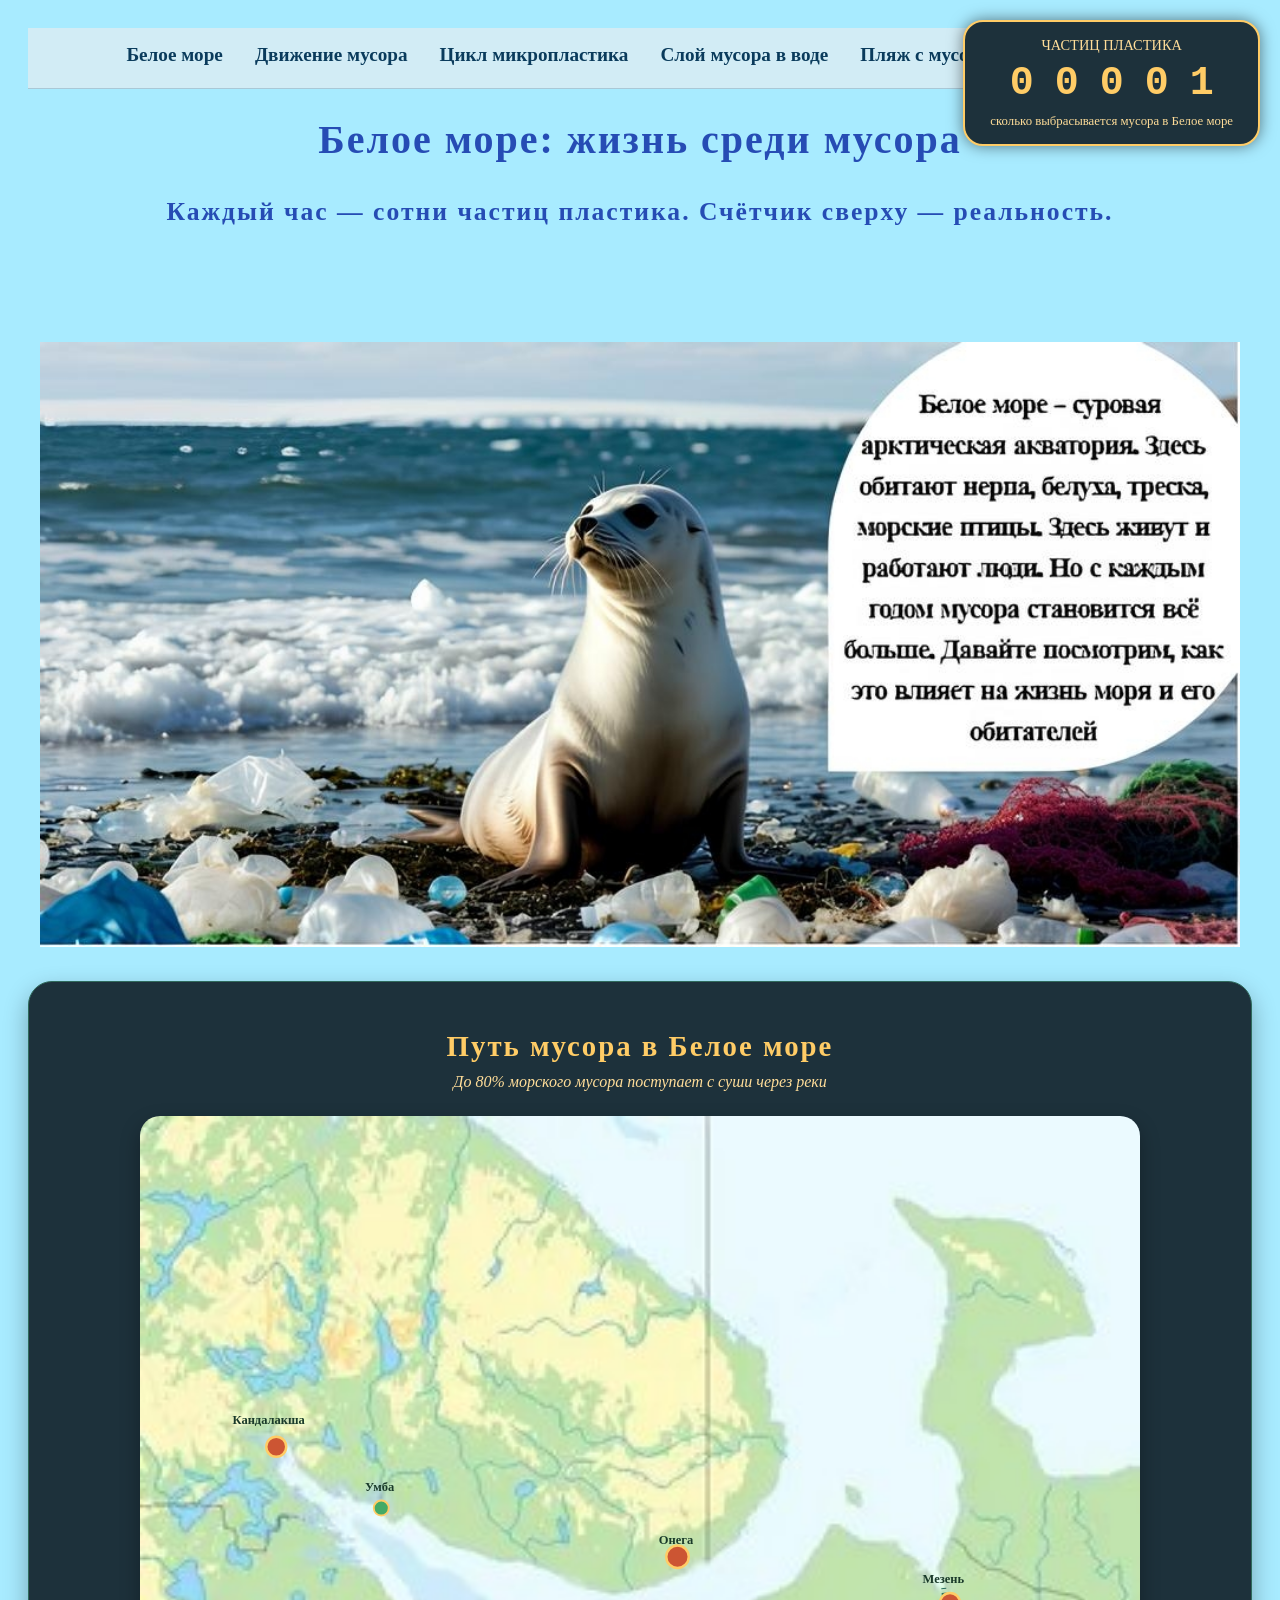
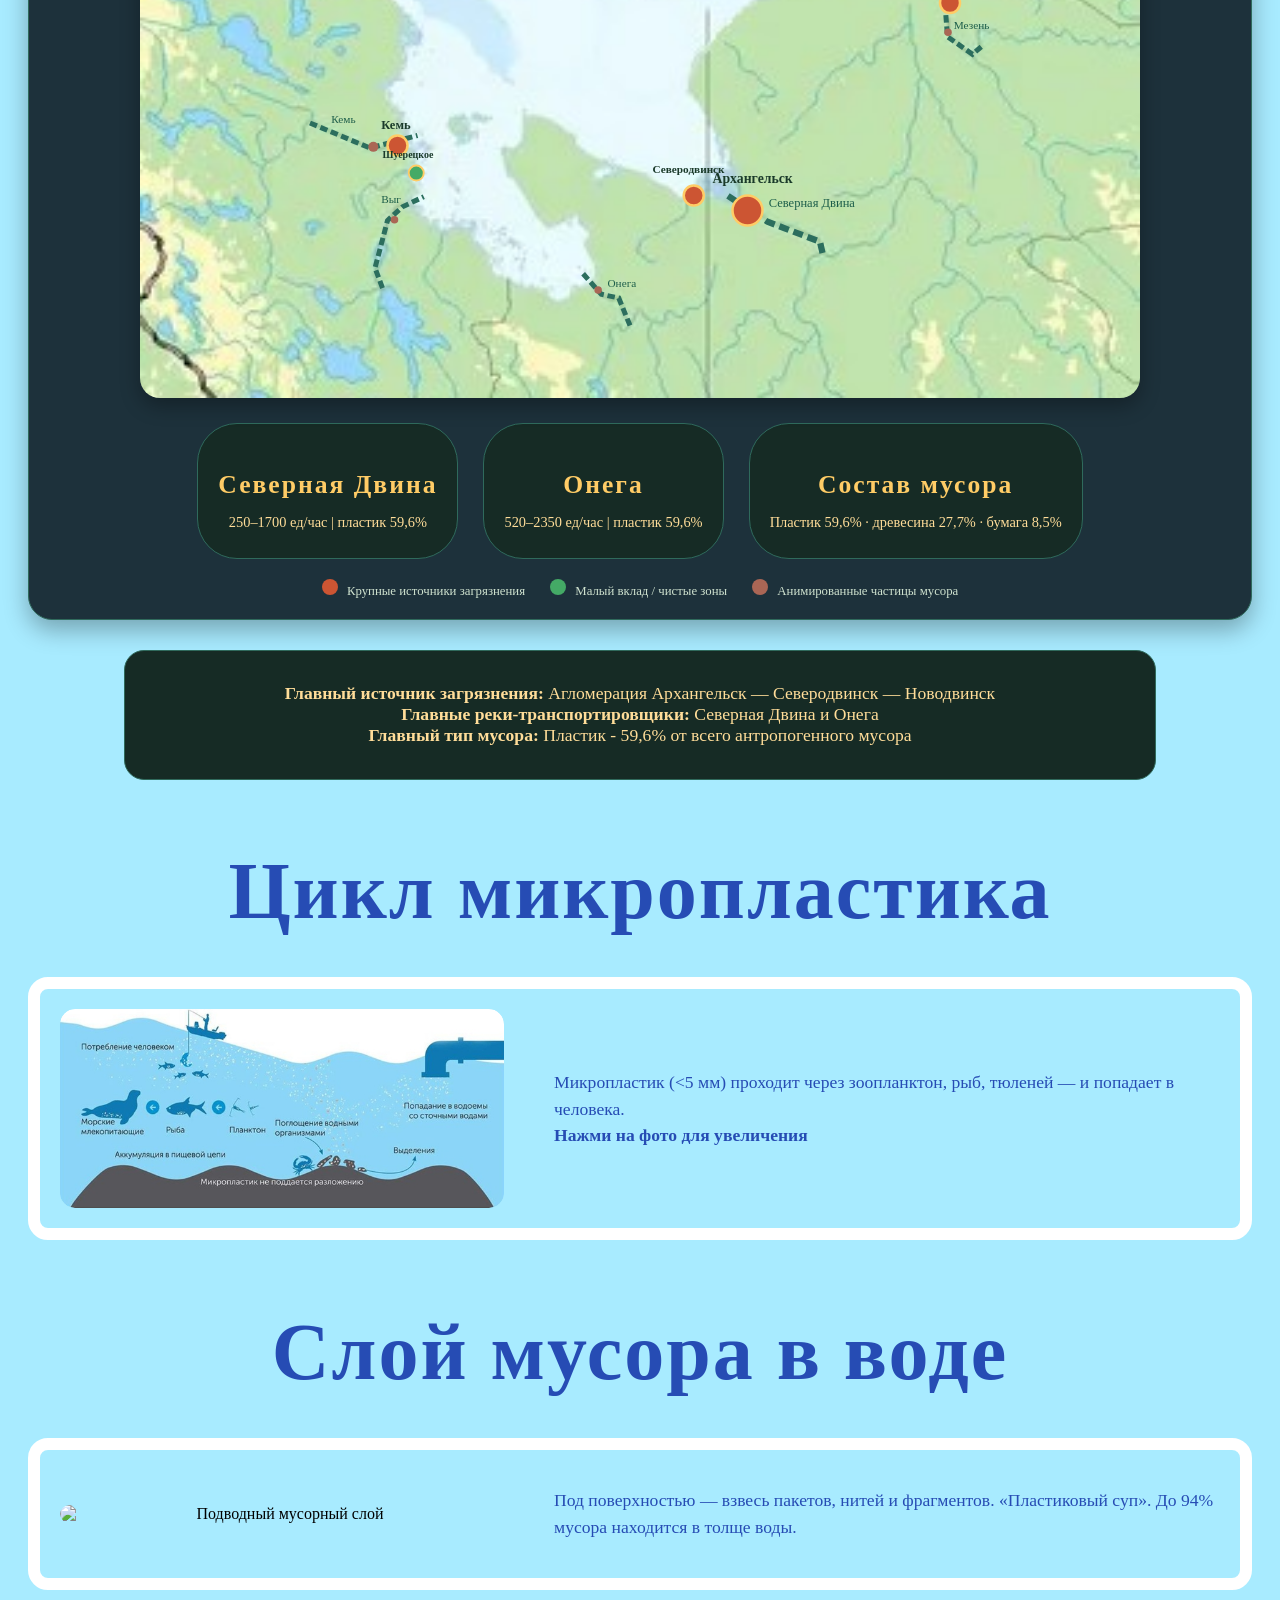
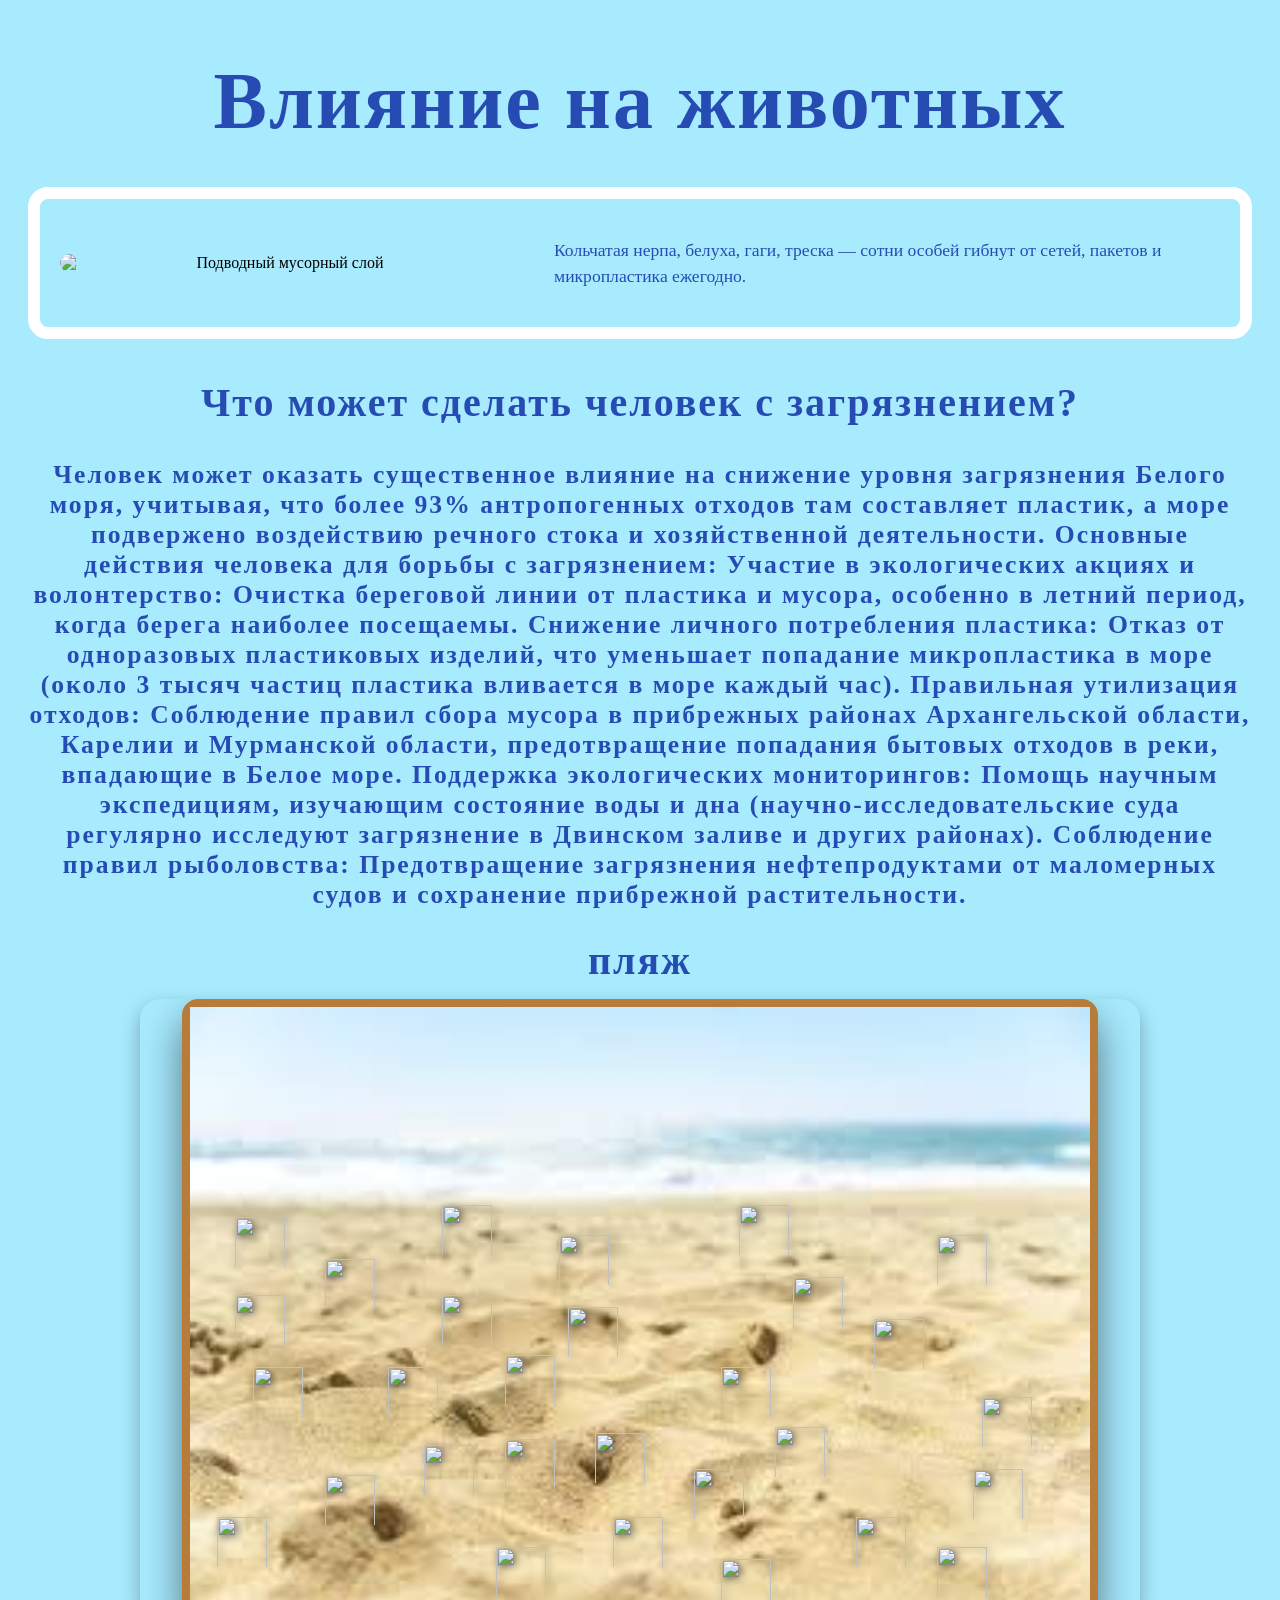
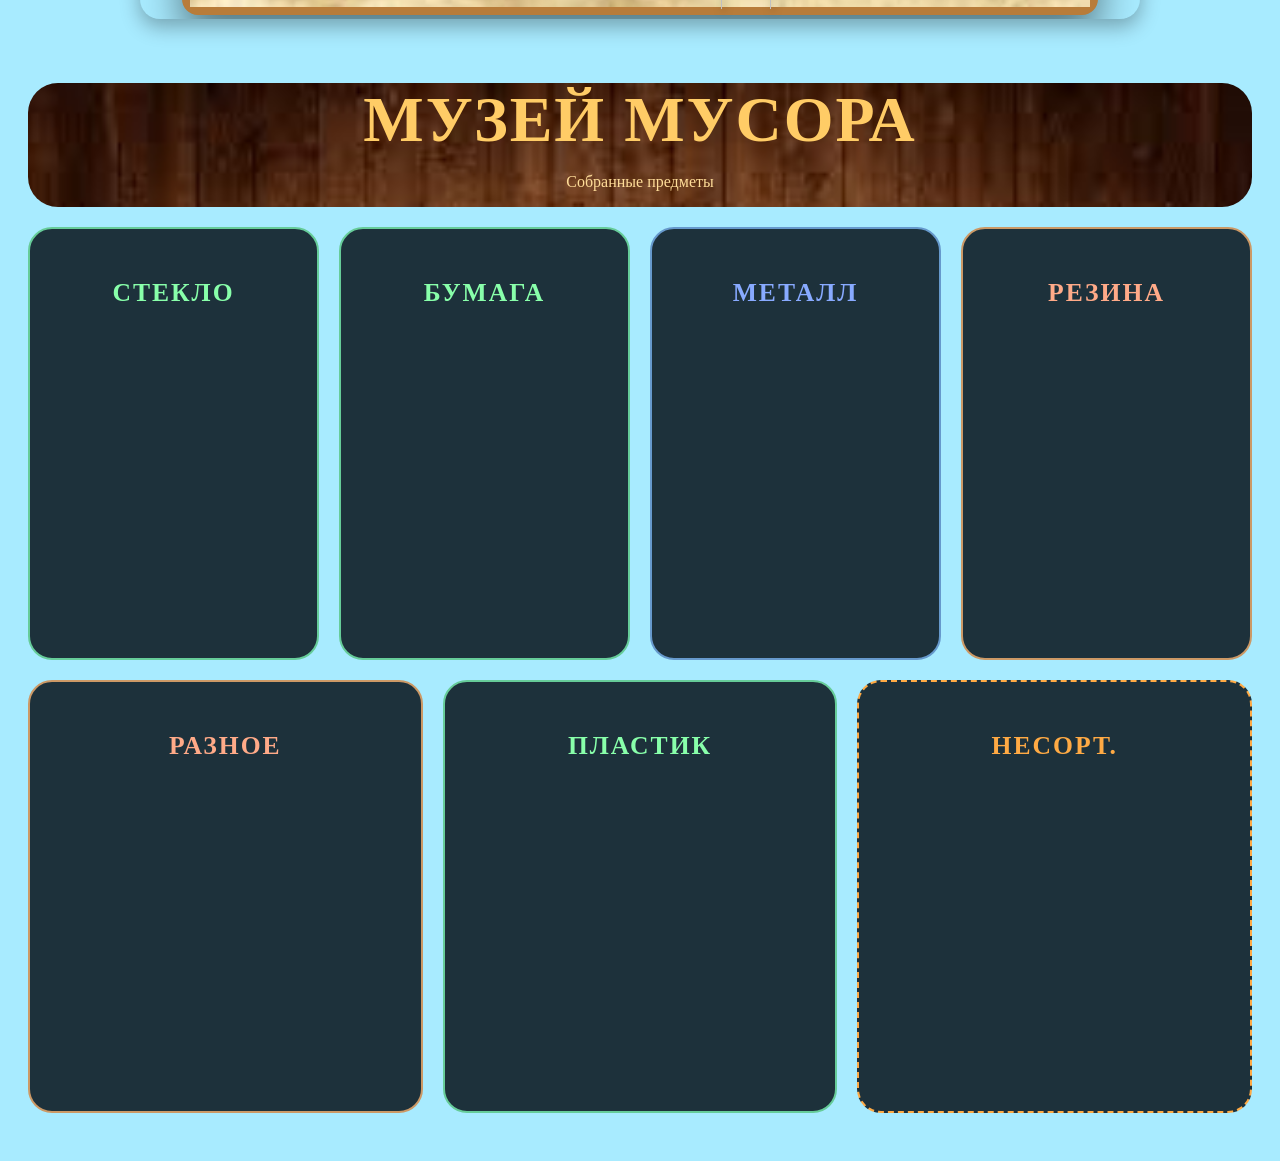
==== commit 55409a2d: "Add files via upload" ====
--- a/хакатон/index.html
+++ b/хакатон/index.html
@@ -7,9 +7,19 @@
     <link rel="stylesheet" href="kcc.css">
 </head>
 <body>
-    <img src="foto/foto1.jpg" style="width: 1200px; align-self: center; height: auto; padding-top: 100px;">
+        <div class="nav-bar">
+        <a href="#home">Белое море</a>
+        <a href="#video">Движение мусора</a>
+        <a href="#microplastics">Цикл микропластика</a>
+        <a href="#garbage-layer">Слой мусора в воде</a>
+        <a href="#plahs">Пляж с мусором</a>
+        <a href="#museumContainer">Музей мусора</a>
+    </div>
+    <h1 id = "home" >Белое море: жизнь среди мусора</h1>
+    <h4>Каждый час — сотни частиц пластика. Счётчик сверху — реальность.</h4>
+    <img src="foto/foto1.jpg" style="width: 1200px; align-self: center; height: auto; padding-top: 100px; border: 10px;">
 <div style="position: fixed; top: 20px; right: 20px; background: #1d313b; border-radius: 20px; padding: 15px 25px; border: 2px solid #ffcc66; box-shadow: 0 0 15px rgba(0,0,0,0.5); z-index: 1000; backdrop-filter: blur(5px);">
-    <div style="color: #ffdd99; font-size: 0.9rem; text-align: center;"> ЧАСТИЦ МИКРОПЛАСТИКА</div>
+    <div style="color: #ffdd99; font-size: 0.9rem; text-align: center;">ЧАСТИЦ ПЛАСТИКА</div>
     <div id="counterDigits" style="display: flex; justify-content: center; gap: 5px; font-family: monospace; font-size: 2.5rem; font-weight: bold; color: #ffcc66;">
         <span class="digit">0</span>
         <span class="digit">0</span>
@@ -17,7 +27,7 @@
         <span class="digit">0</span>
         <span class="digit">0</span>
     </div>
-    <div style="color: #ffdd99; font-size: 0.8rem; text-align: center;">сколько выбрасывается мусора в белое море</div>
+    <div style="color: #ffdd99; font-size: 0.8rem; text-align: center;">сколько выбрасывается мусора в Белое море</div>
 </div>
 <div class="map-card">
     <h3 class="map-title"> Путь мусора в Белое море</h3>
@@ -25,7 +35,7 @@
     
 <div id="mapTooltipParent" class="map-wrapper" style="position: relative; width: 100%;">
     <!-- фон -->
-    <img src="https://avatars.mds.yandex.net/i?id=413f9390f53e6e68aa2781e2c800d659d8fbe885-4577399-images-thumbs&n=13" 
+    <img src="foto/foto3.jpg" 
          style="width: 100%; display: block; border-radius: 12px;">
     
     <svg viewBox="0 0 800 550" style="position: absolute; top: 0; left: 0; width: 100%; height: 100%;">
@@ -97,7 +107,7 @@
         <!-- подписи рек -->
         <text x="503" y="475" font-size="10" fill="#1d5e4a">Северная Двина</text>
         <text x="374" y="539" font-size="9" fill="#1d5e4a">Онега</text>
-        <text x="380" y="470" font-size="9" fill="#1d5e4a">Мезень</text>
+        <text x="651" y="333" font-size="9" fill="#1d5e4a">Мезень</text>
         <text x="153" y="408" font-size="9" fill="#1d5e4a">Кемь</text>
         <text x="193" y="472" font-size="9" fill="#1d5e4a">Выг</text>
     </svg>
@@ -131,9 +141,44 @@
          <strong>Главные реки-транспортировщики:</strong> Северная Двина и Онега<br>
          <strong>Главный тип мусора:</strong> Пластик - 59,6% от всего антропогенного мусора
     </p>
-    <p style="color: #8fc5b0; font-size: 0.8rem;">Данные за период с мая по ноябрь 2021 года (МФТИ, Институт океанологии РАН)</p>
-</div>
-    <img src="foto/foto3.jpg" style="position: relative;" width="1500" height = "avto">
+</div>
+<section id="microplastics">
+    <h2>Цикл микропластика</h2>
+    <div class="media-block">
+        <div class="media-img" onclick="openModal(this.querySelector('img').src)">
+            <img src="foto/foto2.jpg" alt="Микропластик в воде">
+        </div>
+        <div class="media-text">
+            <p>Микропластик (<5 мм) проходит через зоопланктон, рыб, тюленей — и попадает в человека. <br><strong>Нажми на фото для увеличения</strong></p>
+        </div>
+    </div>
+</section>
+
+
+<section id="garbage-layer">
+    <h2>Слой мусора в воде</h2>
+    <div class="media-block">
+        <div class="media-img" onclick="openModal(this.querySelector('img').src)">
+            <img src="https://psv4.userapi.com/s/v1/d2/eYzU-eX9Ig-_zZ7oXhqGImOMZabTvPPermVtcWiqVqiyOcfUQJNyBLGFI9Kg-7uirdT4rjOQYsTHLqSz7Yy0wY0OuXneCYZp_kyfJ1GKXZ-jTOXuS2WNiJHzLDUBGXivvRfyp23YphSX/voda.png" alt="Подводный мусорный слой">
+        </div>
+        <div class="media-text">
+            <p>Под поверхностью — взвесь пакетов, нитей и фрагментов. «Пластиковый суп». До 94% мусора находится в толще воды.</p>
+        </div>
+    </div>
+</section>
+
+
+<section id="garbage-layer">
+    <h2>Влияние на животных</h2>
+    <div class="media-block">
+        <div class="media-img" onclick="openModal(this.querySelector('img').src)">
+            <img src="https://psv4.userapi.com/s/v1/d2/D0aVnzoLazd-v59J5B2exk9qN9PFh8XmG9_FMT4BpIrje4-rh8AJGxdFRI3vuOhWTZI5EMGC8dQD2Sc1rfp57hzN18l9JSQnjoC0O4yL5L0b7zb5bJ_7mhgW3Dq7IaT9jmyOEeIpdfmX/zhivt.png" alt="Подводный мусорный слой">
+        </div>
+        <div class="media-text">
+            <p>Кольчатая нерпа, белуха, гаги, треска — сотни особей гибнут от сетей, пакетов и микропластика ежегодно.</p>
+        </div>
+    </div>
+</section>
     <h1>Что может сделать человек c загрязнением?</h1>
     <h4>Человек может оказать существенное влияние на снижение уровня загрязнения Белого моря, учитывая, что более 93% антропогенных отходов там составляет пластик, а море подвержено воздействию речного стока и хозяйственной деятельности. 
 Основные действия человека для борьбы с загрязнением:
@@ -143,14 +188,12 @@
 Поддержка экологических мониторингов: Помощь научным экспедициям, изучающим состояние воды и дна (научно-исследовательские суда регулярно исследуют загрязнение в Двинском заливе и других районах).
 Соблюдение правил рыболовства: Предотвращение загрязнения нефтепродуктами от маломерных судов и сохранение прибрежной растительности. 
     </h4>
-    <h2>пляж</h2>
-</div>
-<div class="map-wrapper">
+    <h1>пляж</h1>
+</div>
+<div id ="plahs"; class="map-wrapper">
     <div class="map-container">
-        <!-- Фоновая карта -->
         <img src="foto/foto4.jfif" alt="пляж">
         
-        <!-- Все сокровища по списку -->
     <img class="treasure-icon" src="https://textur.gas-kvas.com/uploads/posts/2024-10/textur-gas-kvas-com-v70x-p-teksturi-pikselnii-pesok-4.jpg" style="left: 5%; top: 35%; width: 50px;" onclick="das('пластиковая бутылка', 'https://cdn-icons-png.flaticon.com/128/7952/7952175.png', this, event)">
     <img class="treasure-icon" src="https://textur.gas-kvas.com/uploads/posts/2024-10/textur-gas-kvas-com-v70x-p-teksturi-pikselnii-pesok-4.jpg" style="left: 15%; top: 42%; width: 50px;" onclick="das('сеть', 'https://cdn-icons-png.flaticon.com/128/593/593423.png', this, event)">
     <img class="treasure-icon" src="https://textur.gas-kvas.com/uploads/posts/2024-10/textur-gas-kvas-com-v70x-p-teksturi-pikselnii-pesok-4.jpg" style="left: 22%; top: 60%; width: 50px;" onclick="das('правый тапок', 'https://cdn.iconscout.com/icon/premium/png-512-thumb/slipper-icon-svg-download-png-1758207.png?f=webp&w=256', this, event)">
@@ -188,43 +231,49 @@
     <img class="modal-content" id="modalImage">
     <h2 id="modalTitle"></h2>
 </div>
-<div id="museumContainer" style="background-image: url('foto/foto5.jfif'); background-size: cover; margin-left: 30px; margin-right: 30px; padding-left: 20px; padding-right: 20px; border-radius: 30px;">
+
+<div id="museumContainer" style="background-image: url('foto/foto5.jfif'); background-size: cover; padding-left: 20px; padding-right: 20px; border-radius: 30px;">
     <h3 style="color: #ffcc66; text-align: center;">МУЗЕЙ МУСОРА</h3>
     <p style="color: #ffdd99; text-align: center;">Собранные предметы</p>
-    <div id="museumCards" style="display: flex; flex-direction: row; flex-wrap: wrap; overflow-x: auto; gap: 20px; padding: 10px;">
+    <div id="museumCards" style="display: flex; flex-direction: row; flex-wrap: wrap; overflow-x: auto; gap: 20px; justify-content: center;">
     </div>
 </div>
 <div class="sorting-zones">
-    <div class="sorting-zone" style="border: 2px dashed #ffaa44;">
-        <h4 style="color: #ffaa44;">НЕСОРТ.</h4>
-        <div id="drag-source" class="zone-content"></div>
-    </div>
-
-    <div class="sorting-zone" style="border: 2px solid #66cc99;" ondrop="drop(event)" ondragover="allowDrop(event)">
-        <h4 style="color: #88ffaa;">ПЛАСТИК</h4>
-        <div id="plastic-bin" class="zone-content"></div>
-    </div>
 
     <div class="sorting-zone" style="border: 2px solid #66cc99;" ondrop="drop(event)" ondragover="allowDrop(event)">
         <h4 style="color: #88ffaa;">СТЕКЛО</h4>
         <div id="glass-bin" class="zone-content"></div>
     </div>
-
     <div class="sorting-zone" style="border: 2px solid #66cc99;" ondrop="drop(event)" ondragover="allowDrop(event)">
         <h4 style="color: #88ffaa;">БУМАГА</h4>
         <div id="paper-bin" class="zone-content"></div>
     </div>
-
-    <div class="sorting-zone" style="border: 2px solid #66cc99;" ondrop="drop(event)" ondragover="allowDrop(event)">
-        <h4 style="color: #88ffaa;">РАЗНОЕ</h4>
-        <div id="raznoe-bin" class="zone-content"></div>
+<div class="sorting-zone" style="border: 2px solid #6699cc;" ondrop="drop(event)" ondragover="allowDrop(event)">
+    <h4 style="color: #88aaff;">МЕТАЛЛ</h4>
+    <div id="metal-bin" class="zone-content"></div>
+</div>
+<div class="sorting-zone" style="border: 2px solid #cc9966;" ondrop="drop(event)" ondragover="allowDrop(event)">
+    <h4 style="color: #ffaa88;">РЕЗИНА</h4>
+    <div id="rubber-bin" class="zone-content"></div>
+    </div>
+    <div class="sorting-zone" style="border: 2px solid #cc9966;" ondrop="drop(event)" ondragover="allowDrop(event)">
+    <h4 style="color: #ffaa88;">РАЗНОЕ</h4>
+    <div id="raznoe-bin" class="zone-content"></div>
+    </div>
+        <div class="sorting-zone" style="border: 2px solid #66cc99;" ondrop="drop(event)" ondragover="allowDrop(event)">
+        <h4 style="color: #88ffaa;">ПЛАСТИК</h4>
+        <div id="plastic-bin" class="zone-content"></div>
+    </div>
+        <div class="sorting-zone" style="border: 2px dashed #ffaa44;">
+        <h4 style="color: #ffaa44;">НЕСОРТ.</h4>
+        <div id="drag-source" class="zone-content"></div>
     </div>
 </div>
 <script>
     const museumContainer = [
     { name: "Пластиковая бутылка (0,5 л)", story: "Оставлена туристом на берегу в районе мыса Ухт-Наволок. Во время шторма смыта в море.", decompose: "450 лет", img: "https://cdn-icons-png.flaticon.com/128/7952/7952175.png" },
     { name: "Сеть", story: "Брошена или потеряна рыболовным судном в акватории Белого моря в 2021 году. Продолжает ловить рыбу, тюленей и птиц без участия человека.", decompose: "600 лет", img: "https://cdn-icons-png.flaticon.com/128/593/593423.png" },
-    { name: "Правый тапок", story: "Найден волонтёрами на побережье через три месяца после потери левого. Принесло течением из другой бухты", decompose: "50-80 лет", img: "https://cdn.iconscout.com/icon/premium/png-512-thumb/slipper-icon-svg-download-png-1758207.png?f=webp&w=256" },
+    { name: "Правый тапок", story: "--", decompose: "50-80 лет", img: "https://cdn.iconscout.com/icon/premium/png-512-thumb/slipper-icon-svg-download-png-1758207.png?f=webp&w=256" },
     { name: "Стеклянная бутылка", story: "Разбита на пляже в посёлке Умба. Осколки унесены в море. Острые края травмируют ласты нерп.", decompose: "1 000 000+ лет (стекло)", img: "https://cdn-icons-png.flaticon.com/128/7047/7047661.png" },
     { name: "Батарейка", story: "Выброшена в лесополосе вдоль реки Мезень. Тяжёлые металлы мигрировали в грунтовые воды, затем в реку.", decompose: "100 лет (корпус), металлы навсегда", img: "https://cdn-icons-png.flaticon.com/128/2333/2333603.png" },
     { name: "Поплавок", story: "Сорван со снастей во время шторма в районе Соловецких островов. Дрейфует по течению, обрастает водорослями и рачками.", decompose: "400–500 лет", img: "https://cdn-icons-png.flaticon.com/128/1326/1326823.png" },
@@ -254,9 +303,9 @@
     { name: "Строительный уголок", story: "Смыт со стройки в Архангельске во время ливня. Попал в Двину. Острые края ранят рыб.", decompose: "400–500 лет", img: "https://cdn-icons-png.flaticon.com/128/2318/2318777.png" },
     { name: "Сани-волокуши", story: "Оставленные рыбаками-любителямина зиммней рыбалке во льдах. унесены в открытое море", decompose: "100–200 лет", img: "https://cdn-icons-png.flaticon.com/128/6013/6013127.png" },
     { name: "Пенный поплавок", story: "Оборвался от сетей браконьеров в губе. Распадается на пенопластовые шарики.", decompose: "→ микропластик(не разлагается)", img: "https://cdn-icons-png.flaticon.com/128/1326/1326823.png" },
-    { name: "Канистра", story: "Оставлена рыбаками на берегу губы Чупа. Во время прилива опрокинута в воду. Остатки масла создают плёнку на поверхности", decompose: "400–500 лет", img: "https://cdn-icons-png.flaticon.com/128/18017/18017115.png" },
+    { name: "Канистра", story: "--", decompose: "400–500 лет", img: "https://cdn-icons-png.flaticon.com/128/18017/18017115.png" },
     { name: "Батарейка АА", story: "Выброшена в лесополосе вдоль реки Мезень. Тяжёлые металлы мигрировали в грунтовые воды, затем в реку", decompose: "100 лет (корпус), токсичные металлы остаются навсегда", img: "https://cdn-icons-png.flaticon.com/128/2333/2333603.png" },
-    { name: "Лесочная катушка", story: "Оставлена браконьерами на берегу в районе устья реки Кемь. Острые лески режут ласты тюленей", decompose: "400–500 лет", img: "https://cdn-icons-png.flaticon.com/128/2979/2979705.png" }
+    { name: "Рыболовный ящик", story: "--", decompose: "400 лет", img: "https://cdn-icons-png.flaticon.com/128/2979/2979705.png" }
 ];
     let foundTreasures = [];
     let particleCount = 0;
@@ -351,8 +400,8 @@
     }
 }
 setInterval(tick, 2000);
-function addToMuseum(name) 
-{   
+    function addToMuseum(name) 
+    {   
     let container = document.getElementById('museumCards');
     if (!container) 
     {
@@ -529,9 +578,11 @@
     if (binId === 'plastic-bin') binType = 'plastic';
     else if (binId === 'glass-bin') binType = 'glass';
     else if (binId === 'paper-bin') binType = 'paper';
+    else if (binId === 'raznoe-bin') binType = 'raznoe';
+    else if (binId === 'metal-bin') binType = 'metal';
     else if (binId === 'drag-source') binType = 'source';
+    else if (binId === 'rubber-bin') binType = 'rubber';
     else return;
-    
     const itemName = draggedElement.getAttribute('data-name');
     
     if (binType !== 'source' && isValidForBin(itemName, binType)) {
@@ -540,8 +591,6 @@
         draggedElement.style.opacity = '0.7';
         targetBin.querySelector('.zone-content').appendChild(draggedElement);
         showMessage(`✅ это отправлен в ${getBinName(binType)}!`, '#88ffaa');
-    } else if (binType === 'source') {
-        showMessage(`📦 это уже в несортированном`, '#ffaa44');
     } else {
         showMessage(`❌ это нельзя сюда!`, '#ff8888');
     }
@@ -549,23 +598,69 @@
 
 function isValidForBin(itemName, binType) {
     const lowerName = itemName.toLowerCase();
-    
-    const plasticItems = ['бутылка', 'пакет', 'крышка', 'поплавок', 'стаканчик', 'ведро'];
-    const glassItems = ['стеклянная', 'бутылка стеклянная', 'лампа'];
-    const paperItems = ['пакет', 'салфетки', 'коробка', 'картон'];
-    const raznoeItems = ['батарейка', 'шприц', 'лампа', 'зажигалка', 'ловушка', 'крабовая'];
-
-
-
     
     if (binType === 'plastic') return plasticItems.some(i => lowerName.includes(i));
     if (binType === 'glass') return glassItems.some(i => lowerName.includes(i));
     if (binType === 'paper') return paperItems.some(i => lowerName.includes(i));
-    if (binType === 'organic') return organicItems.some(i => lowerName.includes(i));
     if (binType === 'raznoe') return raznoeItems.some(i => lowerName.includes(i));
+    if (binType === 'metal') return metalItems.some(i => lowerName.includes(i));
+    if (binType === 'rubber') return rubberItems.some(i => lowerName.includes(i));
+    
     return false;
 }
-
+const plasticItems = [
+    'пластиковая бутылка', 
+    'сеть', 
+    'поплавок', 
+    'пластиковая крышка', 
+    'пакет-майка', 
+    'стаканчик', 
+    'игрушка', 
+    'баллончик', 
+    'пакет фасовка', 
+    'надувной круг', 
+    'строительный уголок', 
+    'канистра',
+    'рыболовный ящик',
+    'пенопласт'
+];
+
+const glassItems = [
+    'стеклянная бутылка', 
+];
+const paperItems = [
+    'стаканчик', 
+    'салфетки', 
+    'пенопласт',
+    'маска',  
+    'окурок'
+];
+const metalItems = [
+    'стальной трос', 
+    'бочка', 
+    'аэрозольный баллончик',
+    'CD-диск',
+    'батарейка',
+    'шприц', 
+    'лампа', 
+    'ведро из под краски', 
+    'зажигалка'
+];
+
+const rubberItems = [
+    'резиновая шина', 
+    'правый тапок', 
+    'шарик', 
+    'левый тапок'
+];
+
+const raznoeItems = [
+    'сани-волокуши', 
+    'очки', 
+    'строительный уголок',
+    'крабовая ловушка',
+    'лампа'
+];
 function getBinName(binType) {
     const names = {
         'plastic': 'ПЛАСТИК',
@@ -579,6 +674,7 @@
     const source = document.getElementById('drag-source');
     if (!source) return;
 
+    // Проверка, чтобы не добавлять дубликаты
     const existing = source.querySelector(`[data-name="${itemName}"]`);
     if (existing) return;
 
--- a/хакатон/kcc.css
+++ b/хакатон/kcc.css
@@ -1,6 +1,6 @@
-        body 
-        {
-            background: #0f2a0f;
+body 
+        {
+            background: #a8ebff;
             font-family: 'Segoe UI', 'Times New Roman', serif;
             text-align: center;
             padding: 20px;
@@ -19,54 +19,39 @@
         th, td {
             padding: 10px;
             text-align: left; 
-            color: #ffffff
+            color:#264cb4;
         }
         h6
         {
             margin-left: -600px;
-            color: #ffffff;
-            text-shadow: 2px 2px 0 #a0a0a0;
+            color: #264cb4;
             font-size: 1.6rem;
             letter-spacing: 2px;
         }
-        h5
-        {
-            margin-top: -100px;
-            margin-left: 1200px;
-            color: #ffffff;
-            text-shadow: 2px 2px 0 #a0a0a0;
+        h4
+        {
+            color: #264cb4;
             font-size: 1.6rem;
             margin-bottom: 15px;
             letter-spacing: 2px;
         }
-        h4
-        {
-            color: #ffffff;
-            text-shadow: 2px 2px 0 #a0a0a0;
-            font-size: 1.6rem;
-            margin-bottom: 15px;
-            letter-spacing: 2px;
-        }
         h3
         {
-            color: #ffffff;
-            text-shadow: 2px 2px 0 #a0a0a0;
+            color: #264cb4;
             font-size: 4rem;
             margin-bottom: 15px;
             letter-spacing: 2px;
         }
         h2 
         {
-            color: #ffcc66;
-            text-shadow: 3px 3px 0 #5a3e1a;
+            color: #264cb4;
             font-size: 5rem;
             margin-bottom: 15px;
             letter-spacing: 2px;
         }
         h1 
         {
-            color: #ffcc66;
-            text-shadow: 3px 3px 0 #5a3e1a;
+            color: #264cb4;
             font-size: 2.5rem;
             margin-bottom: 15px;
             letter-spacing: 2px;
@@ -325,70 +310,6 @@
             text-align: center;
             margin-bottom: 25px;
             font-style: italic;
-        }
-        .tooltip {
-            position: absolute;
-            background: #0f2a1f;
-            color: #ffdd99;
-            padding: 12px 18px;
-            border-radius: 16px;
-            border-left: 5px solid #ffaa44;
-            max-width: 280px;
-            font-size: 0.85rem;
-            z-index: 200;
-            box-shadow: 0 5px 15px rgba(0,0,0,0.4);
-            pointer-events: none;
-            transition: opacity 0.2s;
-            backdrop-filter: blur(4px);
-        }
-        .tooltip strong {
-            color: #ffcc66;
-        }
-        .stats-grid {
-            display: flex;
-            flex-wrap: wrap;
-            justify-content: center;
-            gap: 25px;
-            margin-top: 25px;
-            text-align: center;
-        }
-        .stat-card {
-            background: #162b25;
-            padding: 12px 20px;
-            border-radius: 40px;
-            border: 1px solid #2f6a5c;
-            min-width: 180px;
-        }
-        .stat-card h4 {
-            color: #ffcc66;
-            margin-bottom: 5px;
-        }
-        .stat-card p {
-            color: #ffdd99;
-            font-size: 0.9rem;
-        }
-        .legend {
-            display: flex;
-            justify-content: center;
-            gap: 25px;
-            margin-top: 20px;
-            font-size: 0.8rem;
-            color: #cfe2cf;
-        }
-        .legend span {
-            display: inline-block;
-            width: 16px;
-            height: 16px;
-            border-radius: 50%;
-            margin-right: 6px;
-        }
-        @keyframes float {
-            0% { transform: translateY(0px); opacity: 0.7; }
-            100% { transform: translateY(-8px); opacity: 1; }
-        }
-        .particle {
-            animation: float 1.5s ease-in-out infinite alternate;
-        }
         .drag-item {
     background: #162b25;
     border-radius: 16px;
@@ -400,6 +321,7 @@
     transition: 0.1s linear;
     user-select: none;
 }
+        }
 .drag-item:active {
     cursor: grabbing;
 }
@@ -498,15 +420,22 @@
     display: flex;
     flex-direction: row;
     flex-wrap: wrap;
-    justify-content: center;
     gap: 20px;
-    padding: 10px;
+    margin: 0 auto;
+    width: 100%;
     max-width: 100%;
-}
+    overflow-x: visible;
+}
+
 .exhibit-card {
     width: 220px;
     flex-shrink: 0;
 }
+
+#museumCards::-webkit-scrollbar {
+    height: 8px;
+}
+
 #museumCards::-webkit-scrollbar-track {
     background: #1d313b;
     border-radius: 10px;
@@ -515,4 +444,70 @@
 #museumCards::-webkit-scrollbar-thumb {
     background: #ffcc66;
     border-radius: 10px;
+}
+        .nav-bar {
+            position: sticky;
+            top: 0;
+            background: rgba(212, 236, 245, 0.95);
+            backdrop-filter: blur(12px);
+            display: flex;
+            justify-content: center;
+            gap: 2rem;
+            flex-wrap: wrap;
+            padding: 1rem 2rem;
+            z-index: 100;
+            border-bottom: 1px solid rgba(10, 59, 92, 0.2);
+        }
+
+        .nav-bar a {
+            color: #0a3b5c;
+            text-decoration: none;
+            font-weight: 700;
+            font-size: 1.2rem;
+            transition: 0.2s;
+            border-bottom: 2px solid transparent;
+            padding-bottom: 4px;
+        }
+
+        .nav-bar a:hover {
+            border-bottom-color: #0f6b9c;
+            transform: translateY(-2px);
+        }
+.media-block {
+    display: flex;
+    flex-direction: row;
+    align-items: center;
+    justify-content: space-between;
+    gap: 30px;
+    border: 12px solid #ffffff;
+    border-radius: 20px;
+    margin: 40px auto;
+    padding: 20px;
+}
+.media-img {
+    flex: 0.8;
+    width: 4000px;
+    border-radius: 15px;
+    overflow: hidden;
+    cursor: pointer;
+    transition: 0.3s;
+}
+
+.media-img img {
+    width: 100%;
+    height: auto;
+    display: block;
+    border-radius: 15px;
+}
+
+.media-text {
+    flex: 1.2;
+    text-align: left;
+    padding-left: 20px;
+}
+
+.media-text p {
+    font-size: 1.1rem;
+    line-height: 1.5;
+    color: #264cb4;
 }
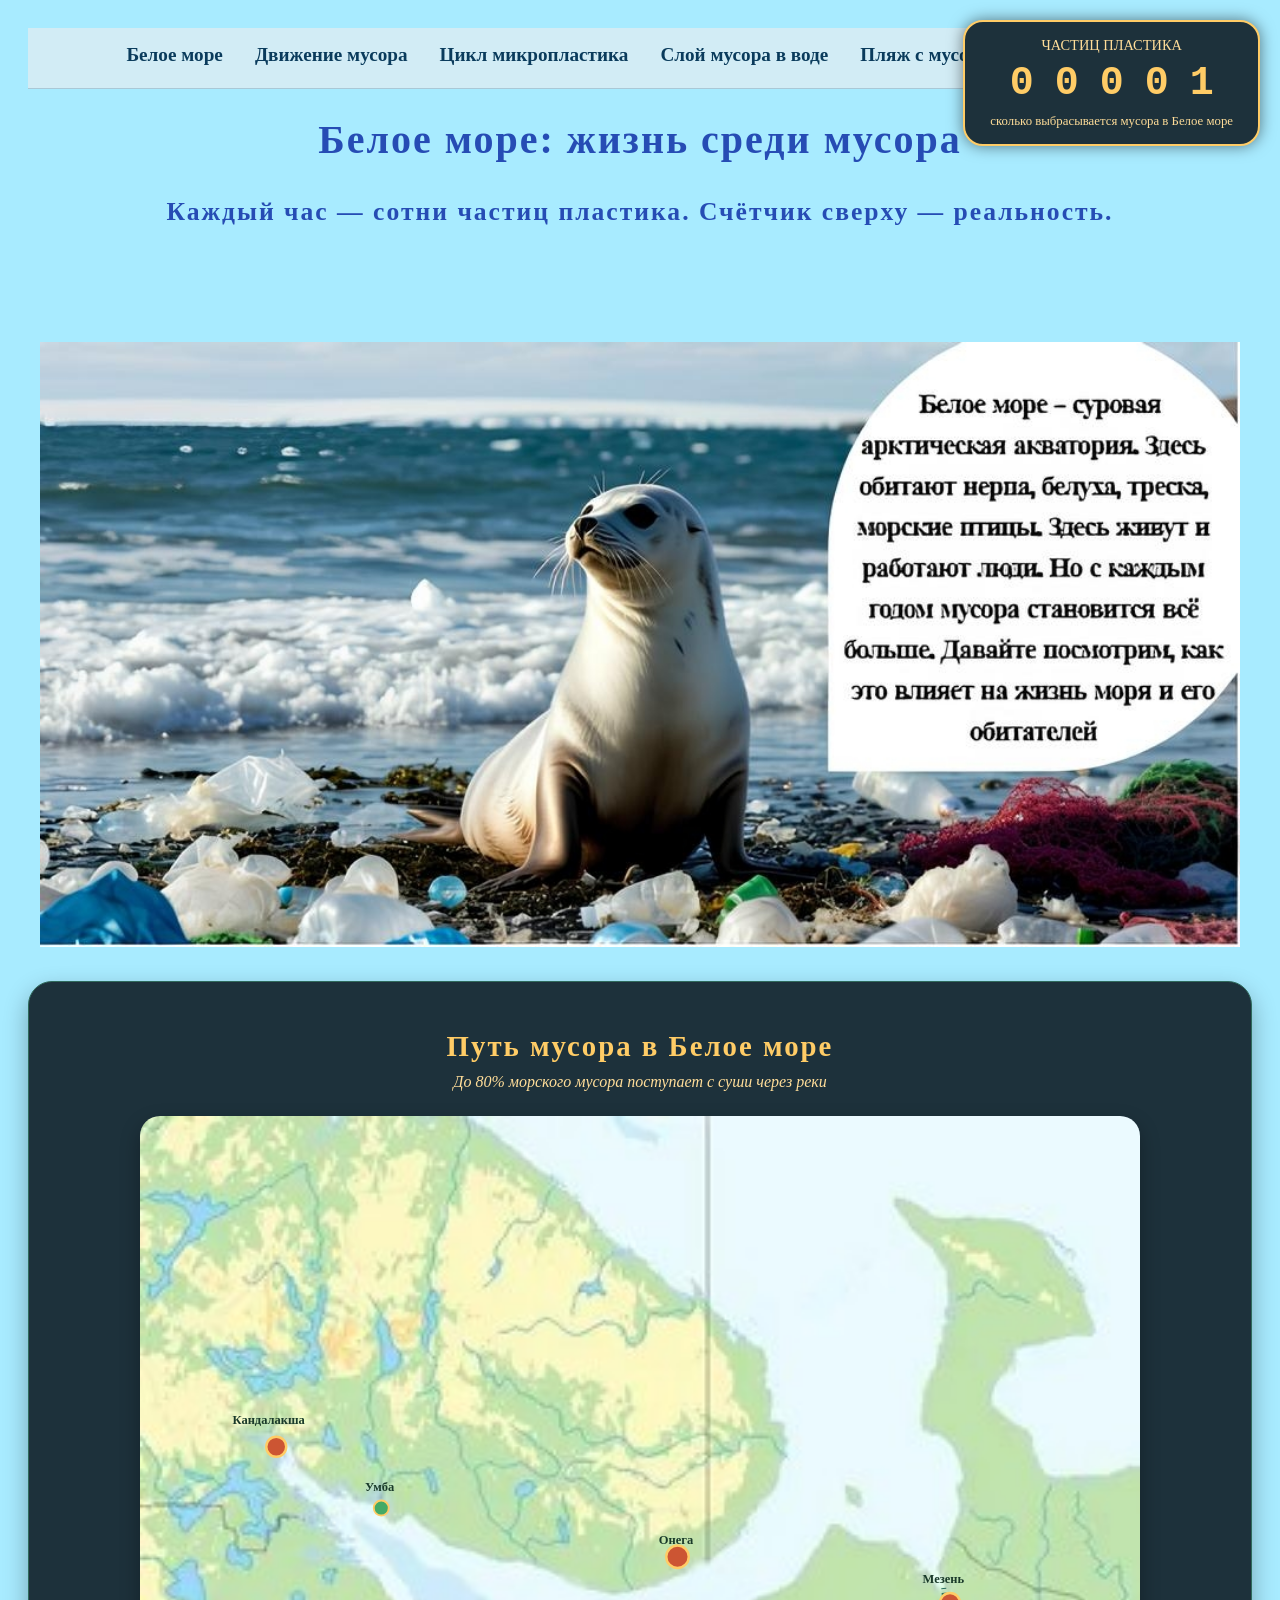
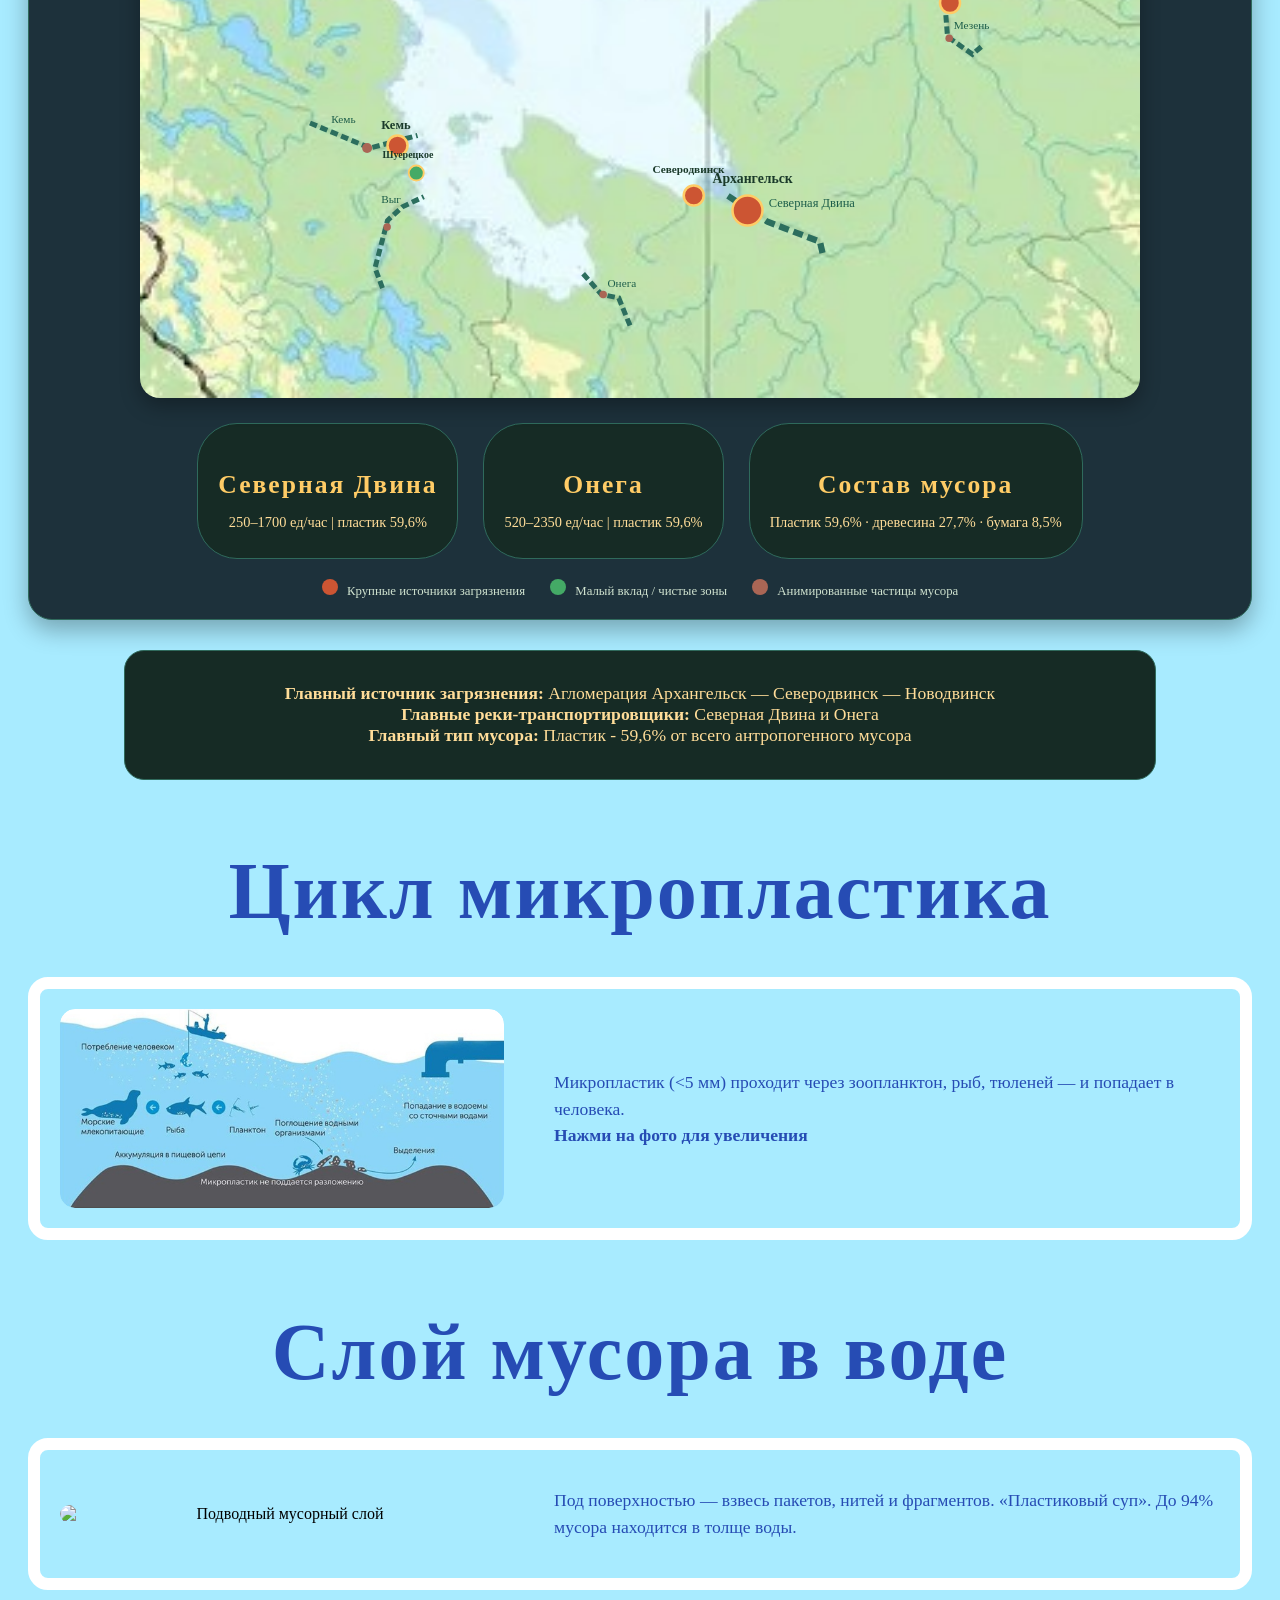
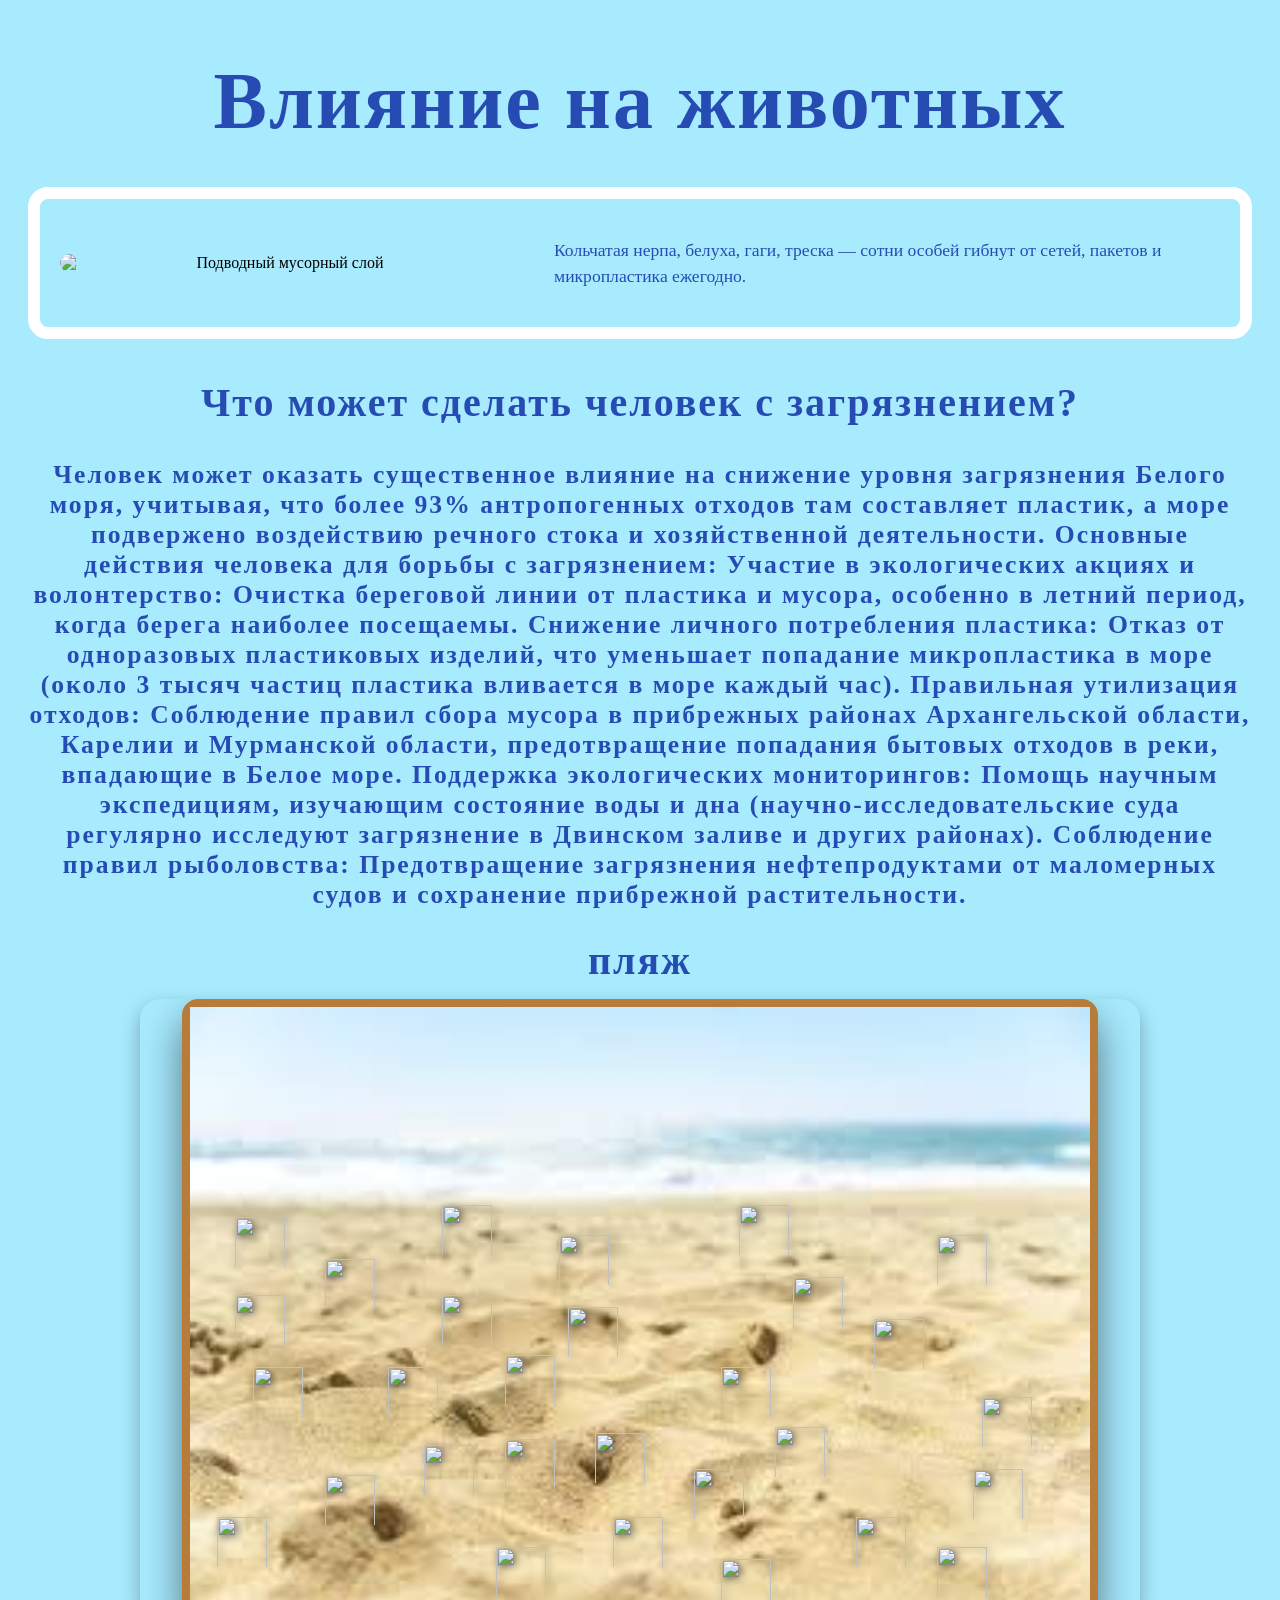
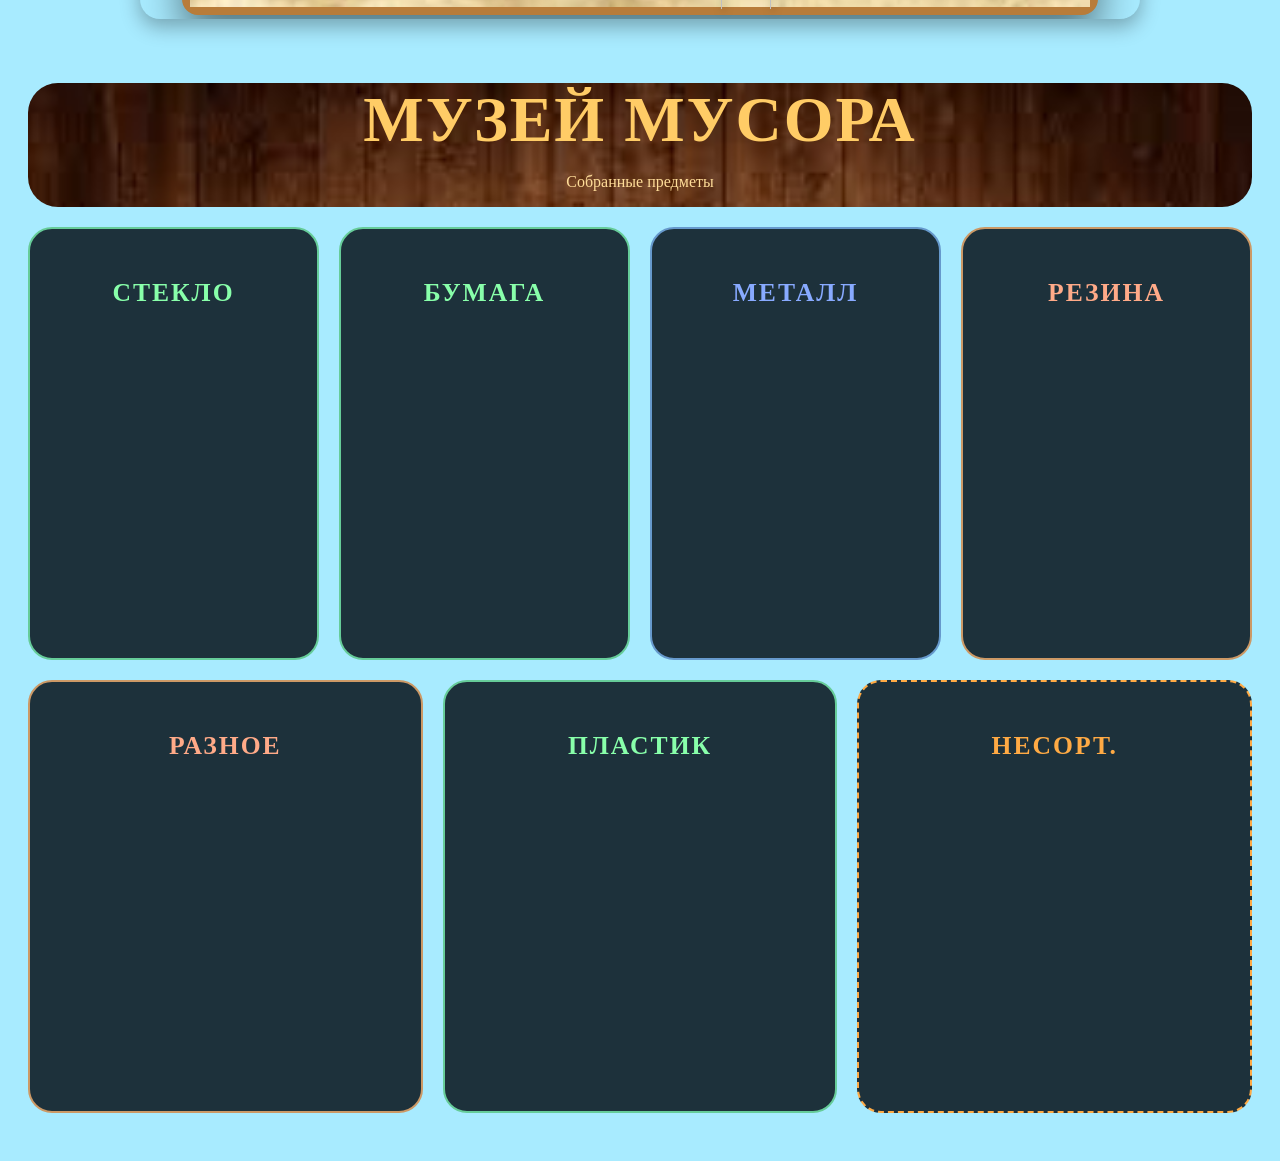
==== commit b11e571e: "Add files via upload" ====
--- a/хакатон/index.html
+++ b/хакатон/index.html
@@ -6,6 +6,521 @@
     <title>сайт для проекта хакатон</title>
     <link rel="stylesheet" href="kcc.css">
 </head>
+<style>
+body 
+        {
+            background: #a8ebff;
+            font-family: 'Segoe UI', 'Times New Roman', serif;
+            text-align: center;
+            padding: 20px;
+            min-height: 100vh;
+        }
+        table {
+            width: 100%;
+            border-collapse: collapse;
+            max-width: 600px;
+            text-align: center;
+        }
+        table, th, td 
+        {
+            border: 3px solid rgb(255, 255, 255); 
+        }
+        th, td {
+            padding: 10px;
+            text-align: left; 
+            color:#264cb4;
+        }
+        h6
+        {
+            margin-left: -600px;
+            color: #264cb4;
+            font-size: 1.6rem;
+            letter-spacing: 2px;
+        }
+        h4
+        {
+            color: #264cb4;
+            font-size: 1.6rem;
+            margin-bottom: 15px;
+            letter-spacing: 2px;
+        }
+        h3
+        {
+            color: #264cb4;
+            font-size: 4rem;
+            margin-bottom: 15px;
+            letter-spacing: 2px;
+        }
+        h2 
+        {
+            color: #264cb4;
+            font-size: 5rem;
+            margin-bottom: 15px;
+            letter-spacing: 2px;
+        }
+        h1 
+        {
+            color: #264cb4;
+            font-size: 2.5rem;
+            margin-bottom: 15px;
+            letter-spacing: 2px;
+        }
+        .map-bg 
+        {
+            width: 100%;
+            height: auto;
+            display: block;
+        }    
+        .map-svg 
+        {
+            position: absolute;
+            top: 0;
+            left: 0;
+            width: 100%;
+            height: 100%;
+        }      
+        .map-wrapper 
+        {
+            position: relative;
+            width: 100%;
+            max-width: 1000px;
+            margin: 0 auto;
+            border-radius: 20px;
+            overflow: hidden;
+            box-shadow: 0 8px 20px rgba(0, 0, 0, 0.3);
+        }
+        .river 
+        {
+            stroke: #2c6e5e;
+            stroke-width: 5;
+            fill: none;
+            stroke-dasharray: 8 4;
+            stroke-linecap: round;
+        }
+        .map-container {
+            position: relative;
+            display: inline-block;
+            border: 8px solid #b87c3a;
+            border-radius: 16px;
+            box-shadow: 0 20px 40px rgba(0,0,0,0.5);
+            background: #d4b87a;
+        }
+        
+        .map-container img {
+            display: block;
+            width: 900px;
+            height: 600px;
+        }
+        .treasure-icon {
+            position: absolute;
+            cursor: pointer;
+            max-width: 50px;
+            max-height: 50px;
+            transition: all 0.2s ease;
+            filter: drop-shadow(2px 2px 4px rgba(0,0,0,0.6));
+            z-index: 10;
+        }
+        
+        .treasure-icon:hover {
+            transform: scale(1.25);
+            filter: drop-shadow(0 0 8px gold);
+        }
+        
+        .modal {
+            display: none;
+            position: fixed;
+            z-index: 2000;
+            left: 0;
+            top: 0;
+            width: 100%;
+            height: 100%;
+            background: rgba(0,0,0,0.92);
+            text-align: center;
+            cursor: pointer;
+        }
+        
+        .modal-content {
+            max-width: 70%;
+            max-height: 70%;
+            margin-top: 8%;
+            border-radius: 20px;
+            box-shadow: 0 0 50px gold;
+            border: 3px solid gold;
+        }
+        
+        .modal h2 {
+            color: #ffdd88;
+            margin-top: 20px;
+            font-size: 2rem;
+            text-shadow: 2px 2px 0 #5a3e1a;
+        }
+        
+        .treasure-list {
+            margin: 30px auto;
+            background: #2c3e1fcc;
+            backdrop-filter: blur(4px);
+            padding: 20px 35px;
+            border-radius: 30px;
+            display: inline-block;
+            color: #ffdd99;
+            border: 2px solid #d4a373;
+            box-shadow: 0 5px 20px rgba(0,0,0,0.5);
+        }
+        
+        .treasure-list h3 {
+            font-size: 1.6rem;
+            margin-bottom: 12px;
+            color: #ffcc66;
+        }
+        
+        .treasure-list ul {
+            display: grid;
+            grid-template-columns: repeat(3, auto);
+            gap: 12px 30px;
+            list-style: none;
+        }
+        .treasure-list li {
+            font-size: 1.8rem;
+            text-align: left;
+            padding: 4px 8px;
+        }
+        
+        .found {
+            text-decoration: line-through;
+            color: #313e86;
+            opacity: 0.7;
+        }
+        .exhibit-card {
+            background: #162b25;
+            border-radius: 20px;
+            padding: 15px;
+            transition: all 0.25s ease;
+            border: 1px solid #2f6a5c;
+            text-align: center;
+        }
+    .digit {
+        display: inline-block;
+        width: 40px;
+        text-align: center;
+        position: relative;
+        overflow: hidden;
+        height: 60px;
+        line-height: 60px;
+    }
+    
+    .digit span {
+        display: block;
+        position: relative;
+        transition: transform 0.2s ease-out;
+    }
+    
+    .digit-old {
+        animation: slideDown 0.2s ease-out forwards;
+    }
+    
+    .digit-new {
+        animation: slideUp 0.2s ease-out forwards;
+    }
+    
+    @keyframes slideDown {
+        0% { transform: translateY(0); opacity: 1; }
+        100% { transform: translateY(30px); opacity: 0; }
+    }
+    
+    @keyframes slideUp {
+        0% { transform: translateY(-30px); opacity: 0; }
+        100% { transform: translateY(0); opacity: 1; }
+    }
+
+        .city-circle {
+            cursor: pointer;
+            transition: r 0.2s, filter 0.2s;
+        }
+        .city-circle:hover {
+            r: 14;
+            stroke-width: 3;
+        }
+.tooltip {
+    position: absolute;
+    background: black;
+    color: #ffdd99;
+    padding: 10px;
+    border-radius: 10px;
+    font-size: 12px;
+    max-width: 250px;
+    z-index: 100;
+    border: 1px solid #ffcc66;
+    pointer-events: none;
+}
+        .tooltip strong {
+            color: #ffcc66;
+        }
+        .stats-grid {
+            display: flex;
+            flex-wrap: wrap;
+            justify-content: center;
+            gap: 25px;
+            margin-top: 25px;
+            text-align: center;
+        }
+        .stat-card {
+            background: #162b25;
+            padding: 12px 20px;
+            border-radius: 40px;
+            border: 1px solid #2f6a5c;
+            min-width: 180px;
+        }
+        .stat-card h4 {
+            color: #ffcc66;
+            margin-bottom: 5px;
+        }
+        .stat-card p {
+            color: #ffdd99;
+            font-size: 0.9rem;
+        }
+        .legend {
+            display: flex;
+            justify-content: center;
+            gap: 25px;
+            margin-top: 20px;
+            font-size: 0.8rem;
+            color: #cfe2cf;
+        }
+        .legend span {
+            display: inline-block;
+            width: 16px;
+            height: 16px;
+            border-radius: 50%;
+            margin-right: 6px;
+        }
+        @keyframes float {
+            0% { transform: translateY(0px); opacity: 0.7; }
+            100% { transform: translateY(-8px); opacity: 1; }
+        }
+        .particle {
+            animation: float 1.5s ease-in-out infinite alternate;
+        }        .map-card {
+            background: #1d313b;
+            border-radius: 24px;
+            padding: 20px;
+            margin: 30px auto;
+            max-width: 1200px;
+            box-shadow: 0 10px 25px rgba(0,0,0,0.3);
+            border: 1px solid #2f6a5c;
+        }
+        .map-title {
+            color: #ffcc66;
+            text-align: center;
+            font-size: 1.8rem;
+            margin-bottom: 10px;
+        }
+        .map-sub {
+            color: #ffdd99;
+            text-align: center;
+            margin-bottom: 25px;
+            font-style: italic;
+        .drag-item {
+    background: #162b25;
+    border-radius: 16px;
+    padding: 10px;
+    width: 100px;
+    cursor: grab;
+    text-align: center;
+    border: 1px solid #ffcc66;
+    transition: 0.1s linear;
+    user-select: none;
+}
+        }
+.drag-item:active {
+    cursor: grabbing;
+}
+.bin-item {
+    background: #0f2a1f;
+    border-radius: 16px;
+    padding: 8px;
+    margin-bottom: 8px;
+    text-align: center;
+    font-size: 0.8rem;
+    border: 1px solid #88aaff;
+}
+.drag-card div {
+    color: #f8d899;
+}
+.drag-card {
+    background: #162b25;
+    border-radius: 16px;
+    padding: 8px;
+    width: 100px;
+    cursor: grab;
+    text-align: center;
+    border: 2px solid #ffcc66;  /* ← это и есть рамка */
+    box-shadow: 0 4px 8px rgba(0,0,0,0.3);
+    transition: transform 0.1s ease;
+    user-select: none;
+    display: inline-block;
+}
+.drag-card:hover {
+    transform: scale(1.02);
+    border-color: #ffaa44;
+    box-shadow: 0 6px 12px rgba(0,0,0,0.4);
+}
+.bin-card {
+    background: #0f2a1f;
+    border-radius: 16px;
+    padding: 8px;
+    width: 100px;
+    text-align: center;
+    border: 1px solid #88aaff;
+    display: inline-block;
+    margin: 5px;
+}
+.exhibit-card {
+    background: #162b25;
+    border-radius: 20px;
+    padding: 15px;
+    transition: all 0.25s ease;
+    border: 2px solid #2f6a5c; 
+    text-align: center;
+    width: 200px;
+}
+.exhibit-card:hover {
+    border-color: #ffcc66;
+    transform: translateY(-5px);
+}
+.sorting-zones {
+    display: flex;
+    flex-wrap: wrap;
+    justify-content: center;
+    gap: 20px;
+    margin: 20px 0;
+}
+.sorting-zone {
+    flex: 1;
+    min-width: 220px;
+    background: #1d313b;
+    border-radius: 24px;
+    padding: 15px;
+    display: flex;
+    flex-direction: column;
+}
+.sorting-zone h4 {
+    text-align: center;
+    margin-bottom: 15px;
+}
+.zone-content {
+    min-height: 320px;
+    display: flex;
+    flex-wrap: wrap;
+    gap: 12px;
+    align-items: flex-start;
+    justify-content: center;
+}
+@media (max-width: 1000px) {
+    .sorting-zones {
+        flex-direction: column;
+        align-items: center;
+    }
+    .sorting-zone {
+        width: 100%;
+        min-width: auto;
+    }
+}
+#museumCards {
+    display: flex;
+    flex-direction: row;
+    flex-wrap: wrap;
+    gap: 20px;
+    margin: 0 auto;
+    width: 100%;
+    max-width: 100%;
+    overflow-x: visible;
+}
+
+.exhibit-card {
+    width: 220px;
+    flex-shrink: 0;
+}
+
+#museumCards::-webkit-scrollbar {
+    height: 8px;
+}
+
+#museumCards::-webkit-scrollbar-track {
+    background: #1d313b;
+    border-radius: 10px;
+}
+
+#museumCards::-webkit-scrollbar-thumb {
+    background: #ffcc66;
+    border-radius: 10px;
+}
+        .nav-bar {
+            position: sticky;
+            top: 0;
+            background: rgba(212, 236, 245, 0.95);
+            backdrop-filter: blur(12px);
+            display: flex;
+            justify-content: center;
+            gap: 2rem;
+            flex-wrap: wrap;
+            padding: 1rem 2rem;
+            z-index: 100;
+            border-bottom: 1px solid rgba(10, 59, 92, 0.2);
+        }
+
+        .nav-bar a {
+            color: #0a3b5c;
+            text-decoration: none;
+            font-weight: 700;
+            font-size: 1.2rem;
+            transition: 0.2s;
+            border-bottom: 2px solid transparent;
+            padding-bottom: 4px;
+        }
+
+        .nav-bar a:hover {
+            border-bottom-color: #0f6b9c;
+            transform: translateY(-2px);
+        }
+.media-block {
+    display: flex;
+    flex-direction: row;
+    align-items: center;
+    justify-content: space-between;
+    gap: 30px;
+    border: 12px solid #ffffff;
+    border-radius: 20px;
+    margin: 40px auto;
+    padding: 20px;
+}
+.media-img {
+    flex: 0.8;
+    width: 4000px;
+    border-radius: 15px;
+    overflow: hidden;
+    cursor: pointer;
+    transition: 0.3s;
+}
+
+.media-img img {
+    width: 100%;
+    height: auto;
+    display: block;
+    border-radius: 15px;
+}
+
+.media-text {
+    flex: 1.2;
+    text-align: left;
+    padding-left: 20px;
+}
+
+.media-text p {
+    font-size: 1.1rem;
+    line-height: 1.5;
+    color: #264cb4;
+}
+</style>
 <body>
         <div class="nav-bar">
         <a href="#home">Белое море</a>
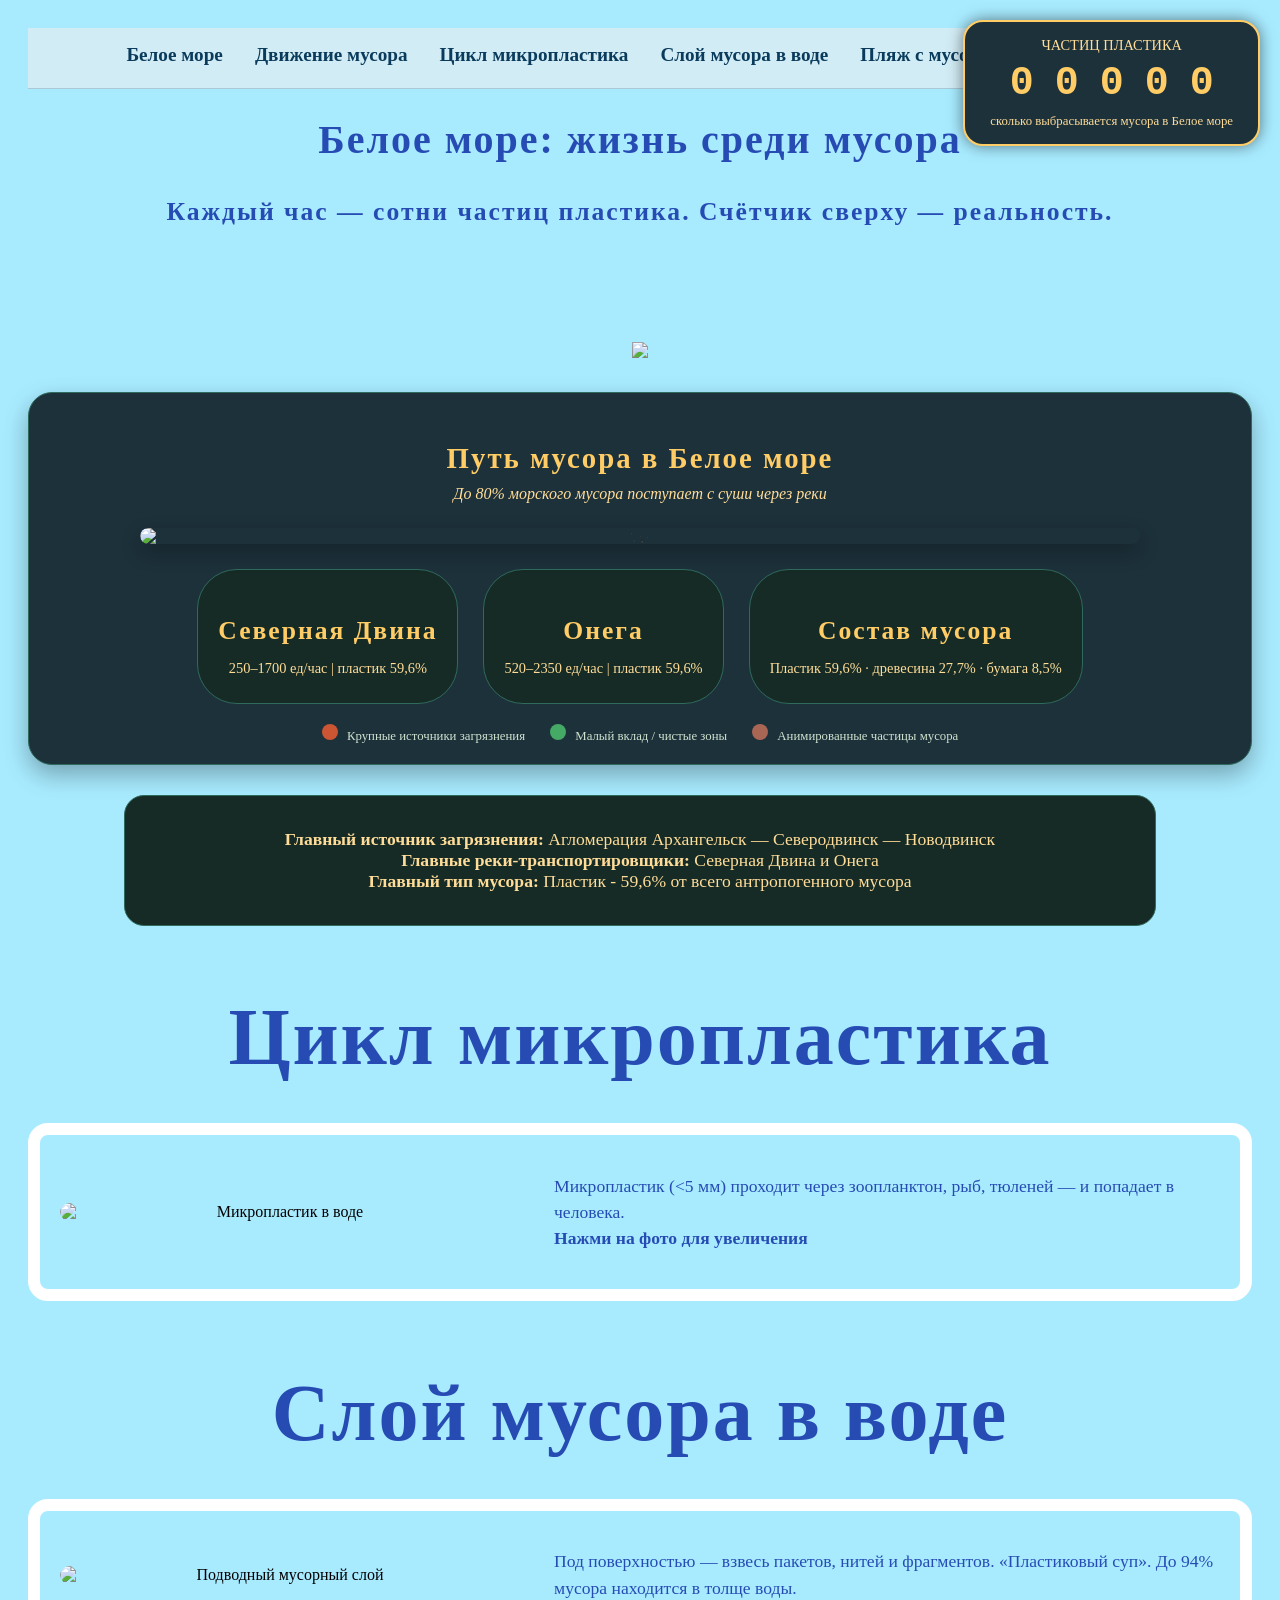
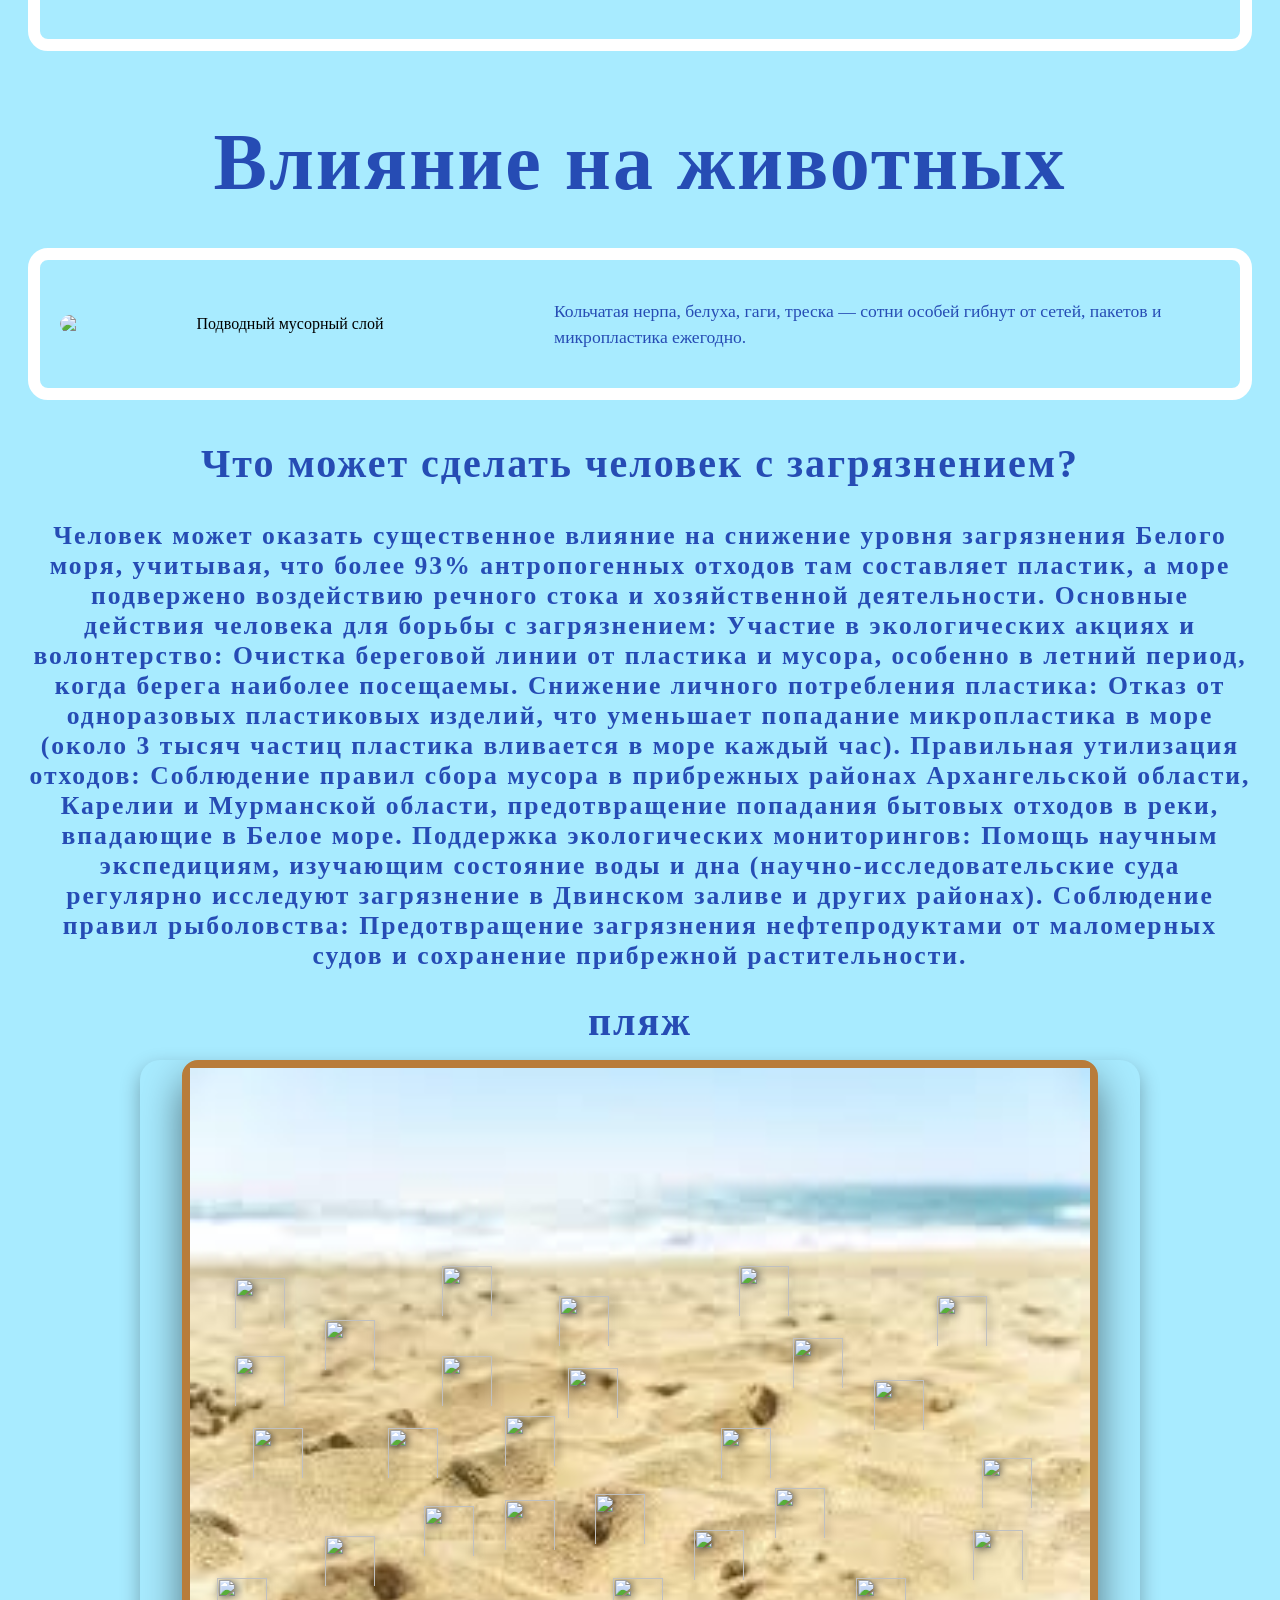
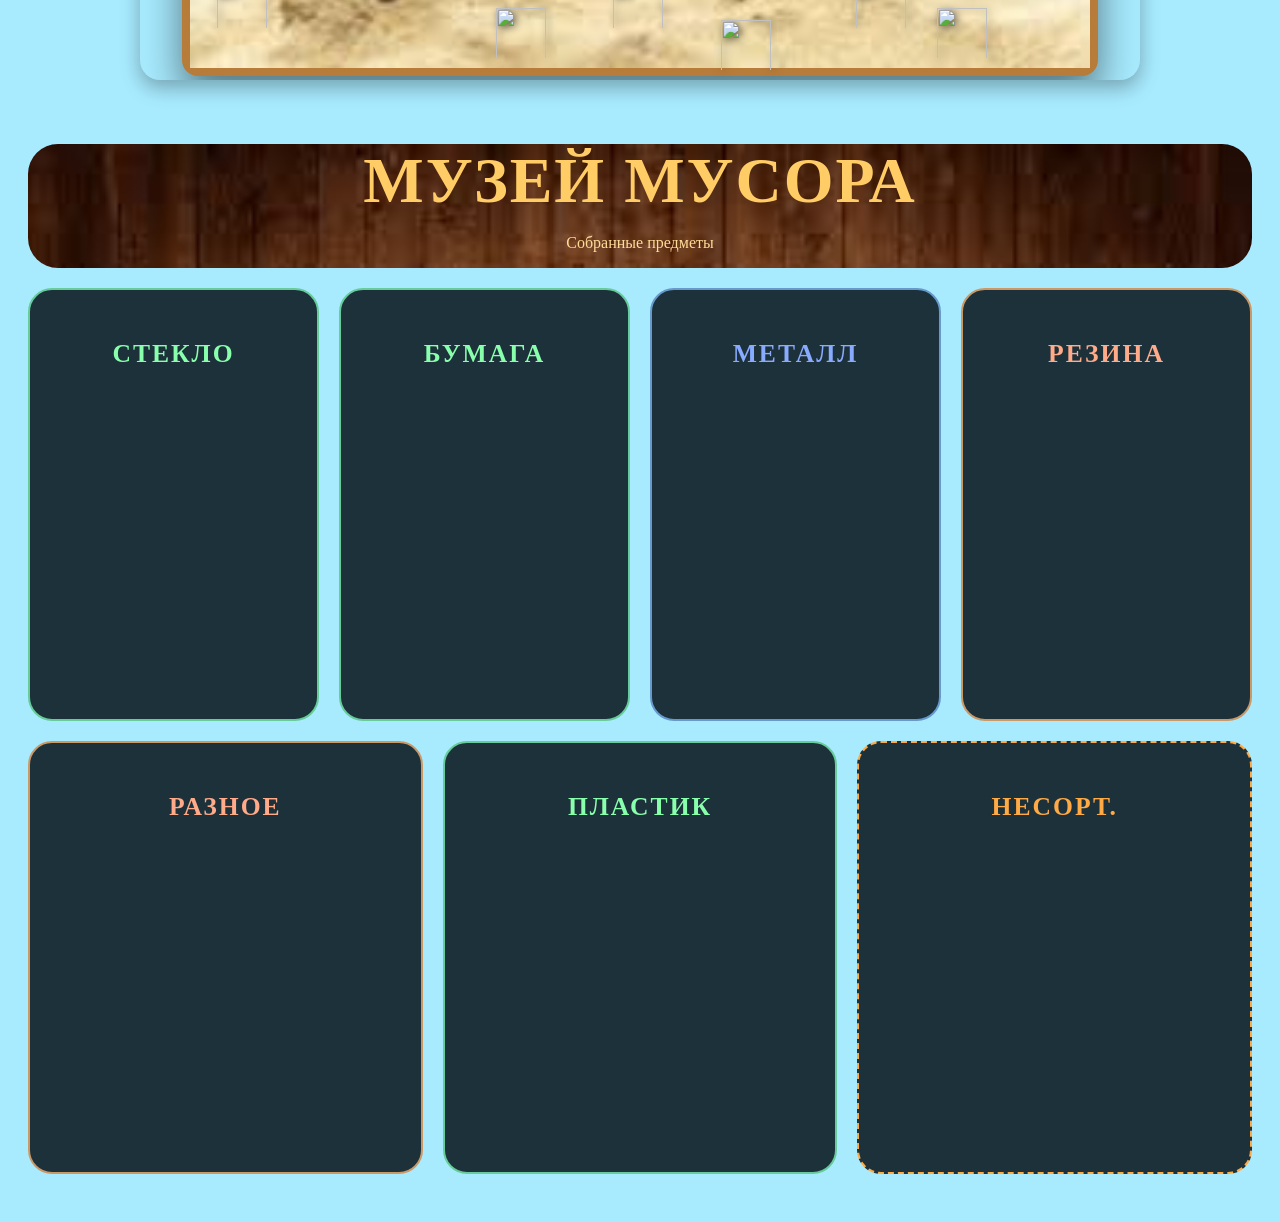
==== commit 54272805: "Add files via upload" ====
--- a/хакатон/index.html
+++ b/хакатон/index.html
@@ -532,7 +532,7 @@
     </div>
     <h1 id = "home" >Белое море: жизнь среди мусора</h1>
     <h4>Каждый час — сотни частиц пластика. Счётчик сверху — реальность.</h4>
-    <img src="foto/foto1.jpg" style="width: 1200px; align-self: center; height: auto; padding-top: 100px; border: 10px;">
+    <img src="https://sun9-33.userapi.com/s/v1/ig2/99F1_uctiG4-G4UKVyebHOgLyphF8rl0u0U9E015Y6r9HilvnT8Qd9MgUvrpndU3Y2Wk5dUopWs13Axt7ylYEkae.jpg?quality=95&as=32x16,48x24,72x36,108x54,160x81,240x121,360x181,480x242,540x272,640x323,720x363,1016x512&from=bu&u=q7k0w_gDYjNWG7B6JCxUf29jhCJC4rloleJo_Tu8lkc&cs=1016x0" style="width: 1200px; align-self: center; height: auto; padding-top: 100px; border: 10px;">
 <div style="position: fixed; top: 20px; right: 20px; background: #1d313b; border-radius: 20px; padding: 15px 25px; border: 2px solid #ffcc66; box-shadow: 0 0 15px rgba(0,0,0,0.5); z-index: 1000; backdrop-filter: blur(5px);">
     <div style="color: #ffdd99; font-size: 0.9rem; text-align: center;">ЧАСТИЦ ПЛАСТИКА</div>
     <div id="counterDigits" style="display: flex; justify-content: center; gap: 5px; font-family: monospace; font-size: 2.5rem; font-weight: bold; color: #ffcc66;">
@@ -550,7 +550,7 @@
     
 <div id="mapTooltipParent" class="map-wrapper" style="position: relative; width: 100%;">
     <!-- фон -->
-    <img src="foto/foto3.jpg" 
+    <img src="https://sun9-65.userapi.com/s/v1/ig2/enBJ0FsYJt-BBH-KS7ws3jPWgzErAMWf91hr6N20PXAQ47bQ_1ipsIC06q8Hsg55E8ALHOUZSwZgHXEiAot3CrzL.jpg?quality=95&as=32x28,48x42,72x63,108x95,160x141,240x212,360x317,363x320&from=bu&u=t5IQu4WjZ-F6zlENNefw9N97I1Y7CWendOrpv_KznpA&cs=363x0" 
          style="width: 100%; display: block; border-radius: 12px;">
     
     <svg viewBox="0 0 800 550" style="position: absolute; top: 0; left: 0; width: 100%; height: 100%;">
@@ -661,7 +661,7 @@
     <h2>Цикл микропластика</h2>
     <div class="media-block">
         <div class="media-img" onclick="openModal(this.querySelector('img').src)">
-            <img src="foto/foto2.jpg" alt="Микропластик в воде">
+            <img src="https://sun9-64.userapi.com/s/v1/ig2/gStK-tTCALVMuqtlCNCNK5Ib6wda7Slw8a5YnCUeujarfj1CtqoGhdKbno1D2_HnAQb505H6U-pLNvPfEnUx_94n.jpg?quality=95&as=32x14,48x21,72x32,108x48,160x72,240x108,360x161,480x215,540x242,640x287,712x319&from=bu&u=B_ooS-h_a3ZuHdgiP9cwLc44afXHvkomfwxHKpd-vMQ&cs=712x0" alt="Микропластик в воде">
         </div>
         <div class="media-text">
             <p>Микропластик (<5 мм) проходит через зоопланктон, рыб, тюленей — и попадает в человека. <br><strong>Нажми на фото для увеличения</strong></p>
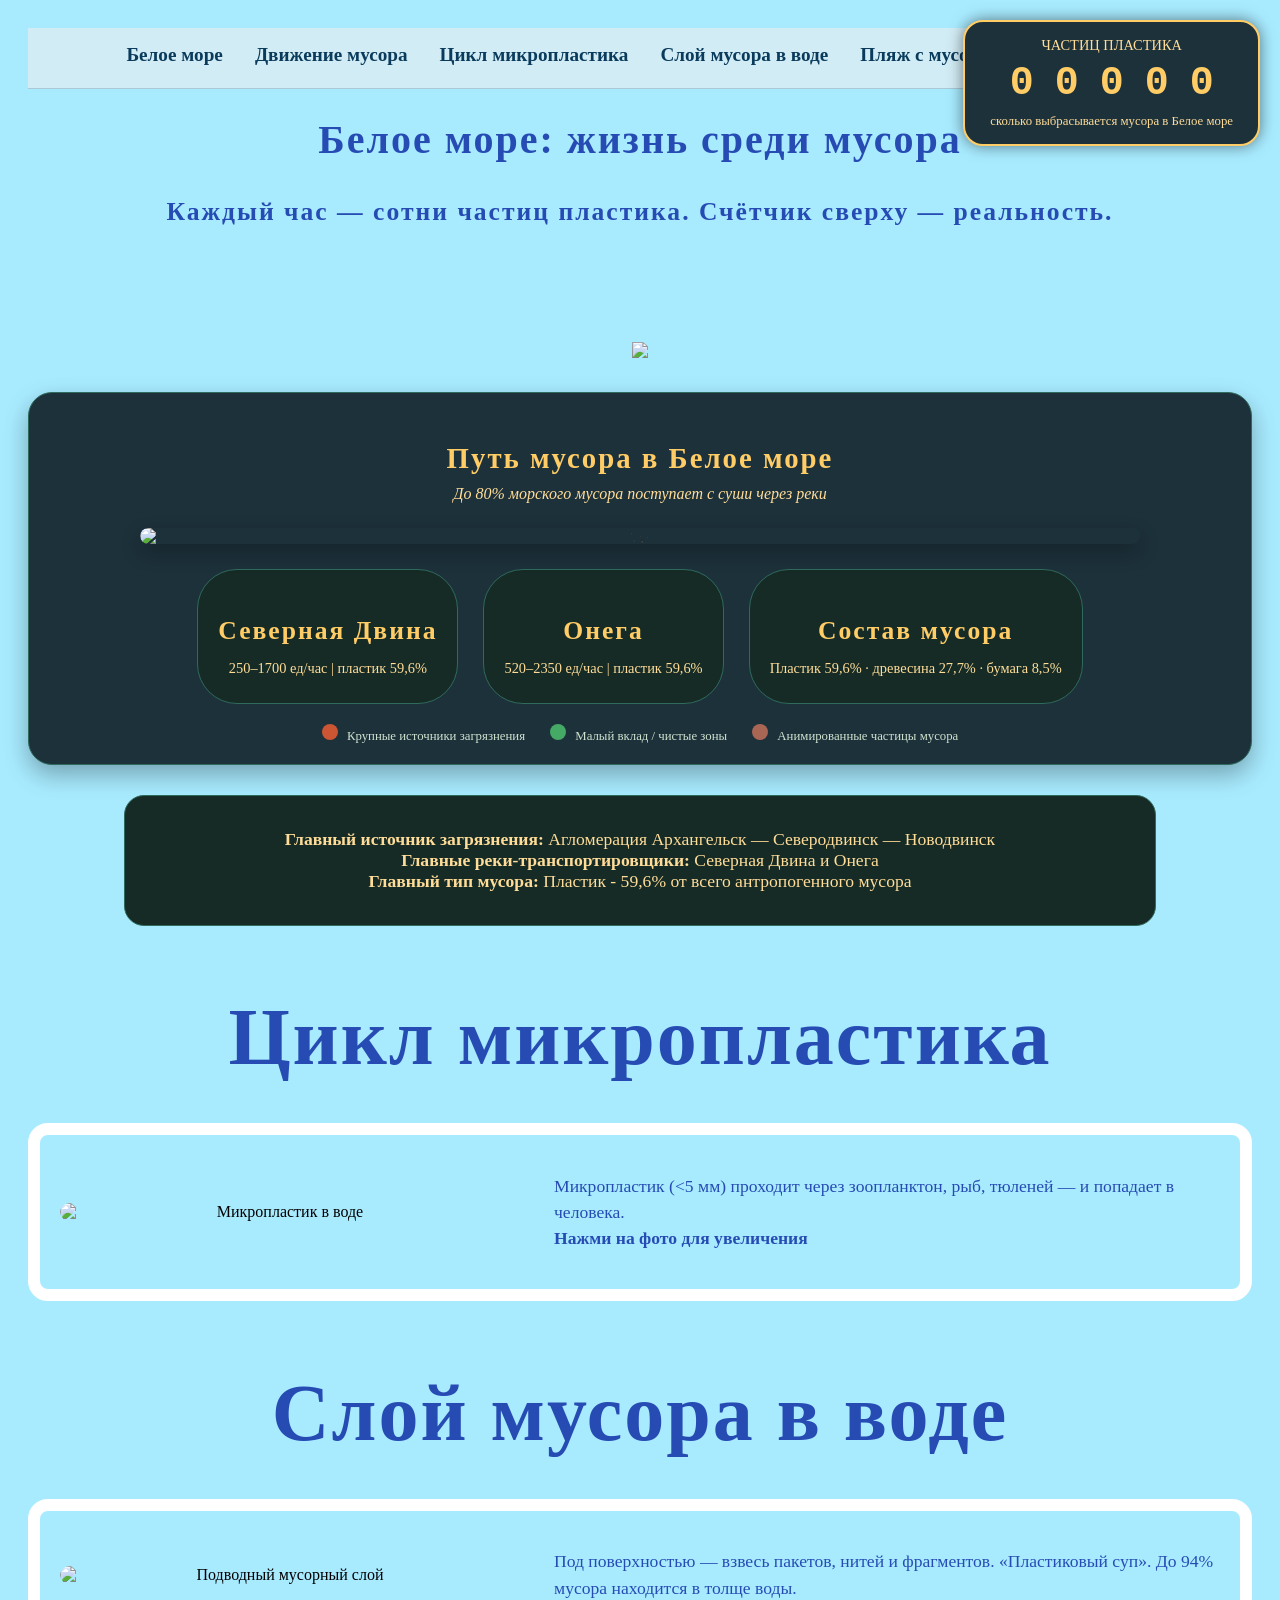
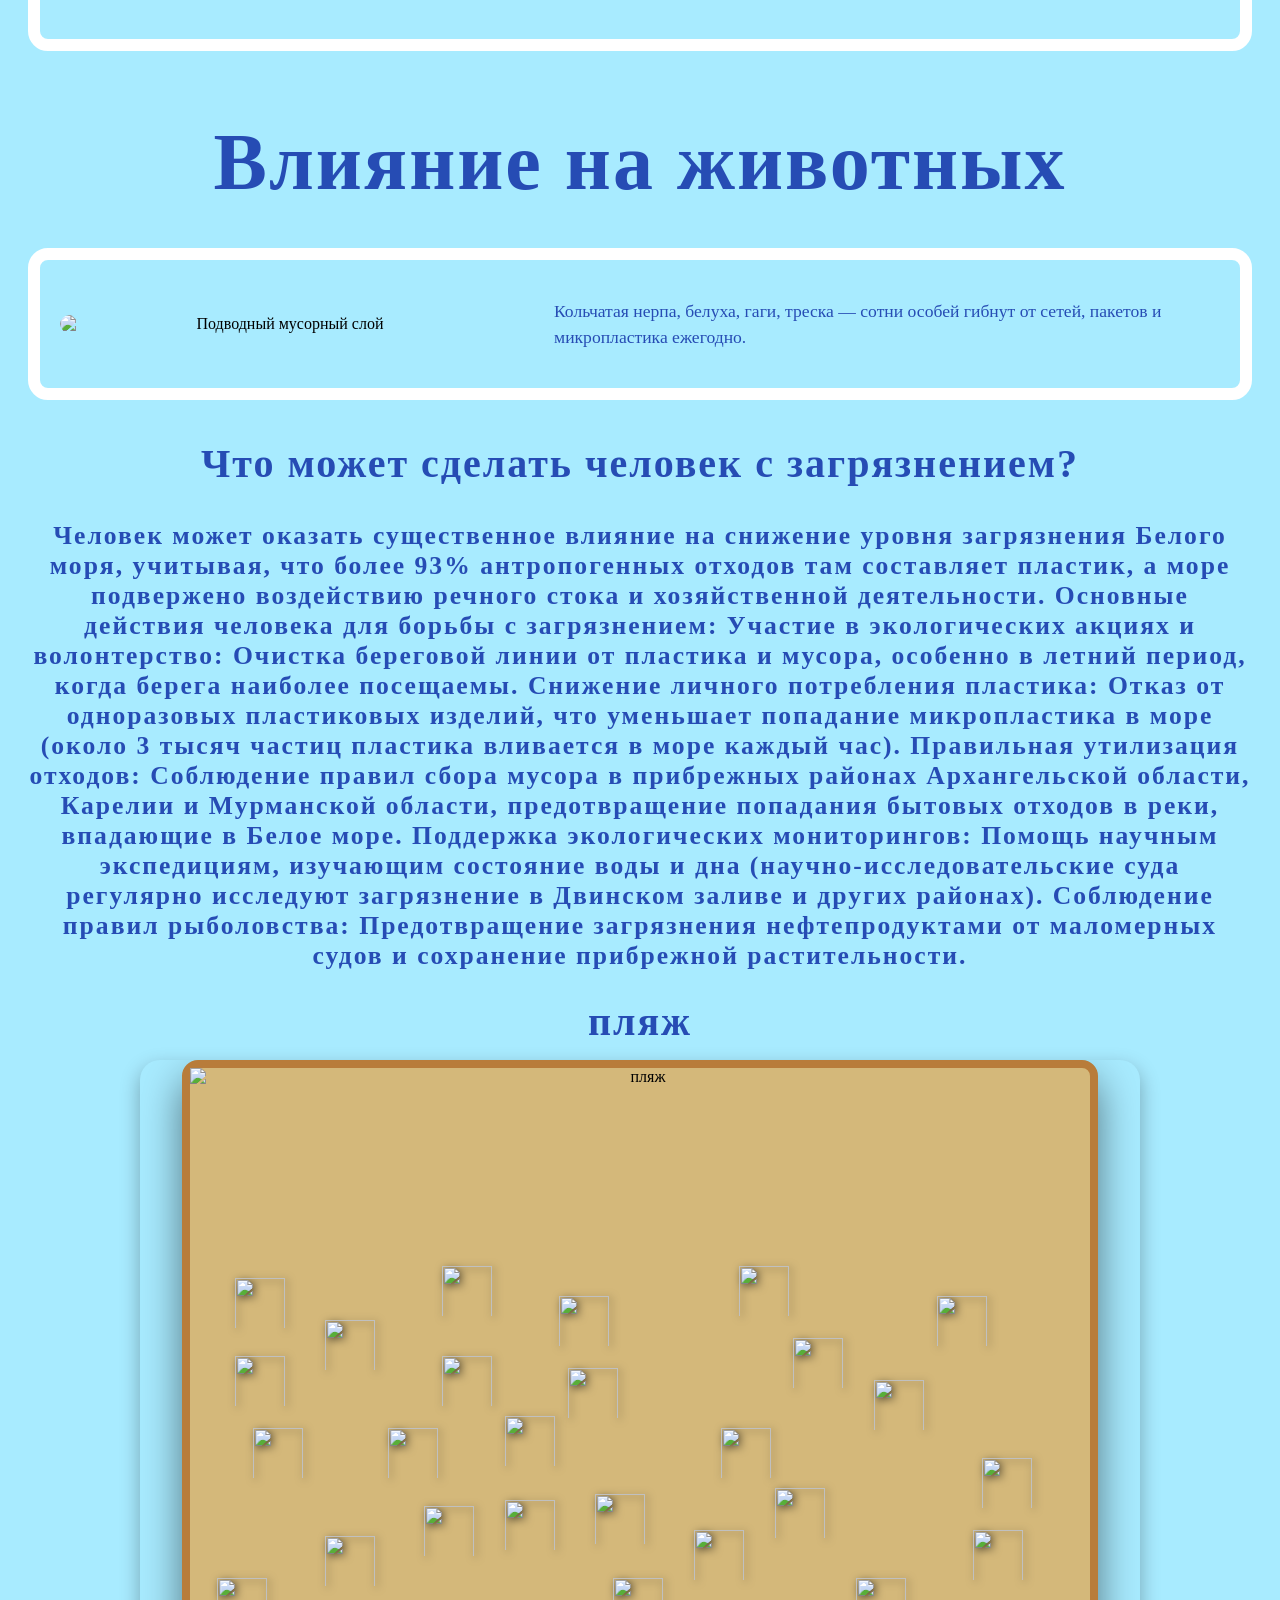
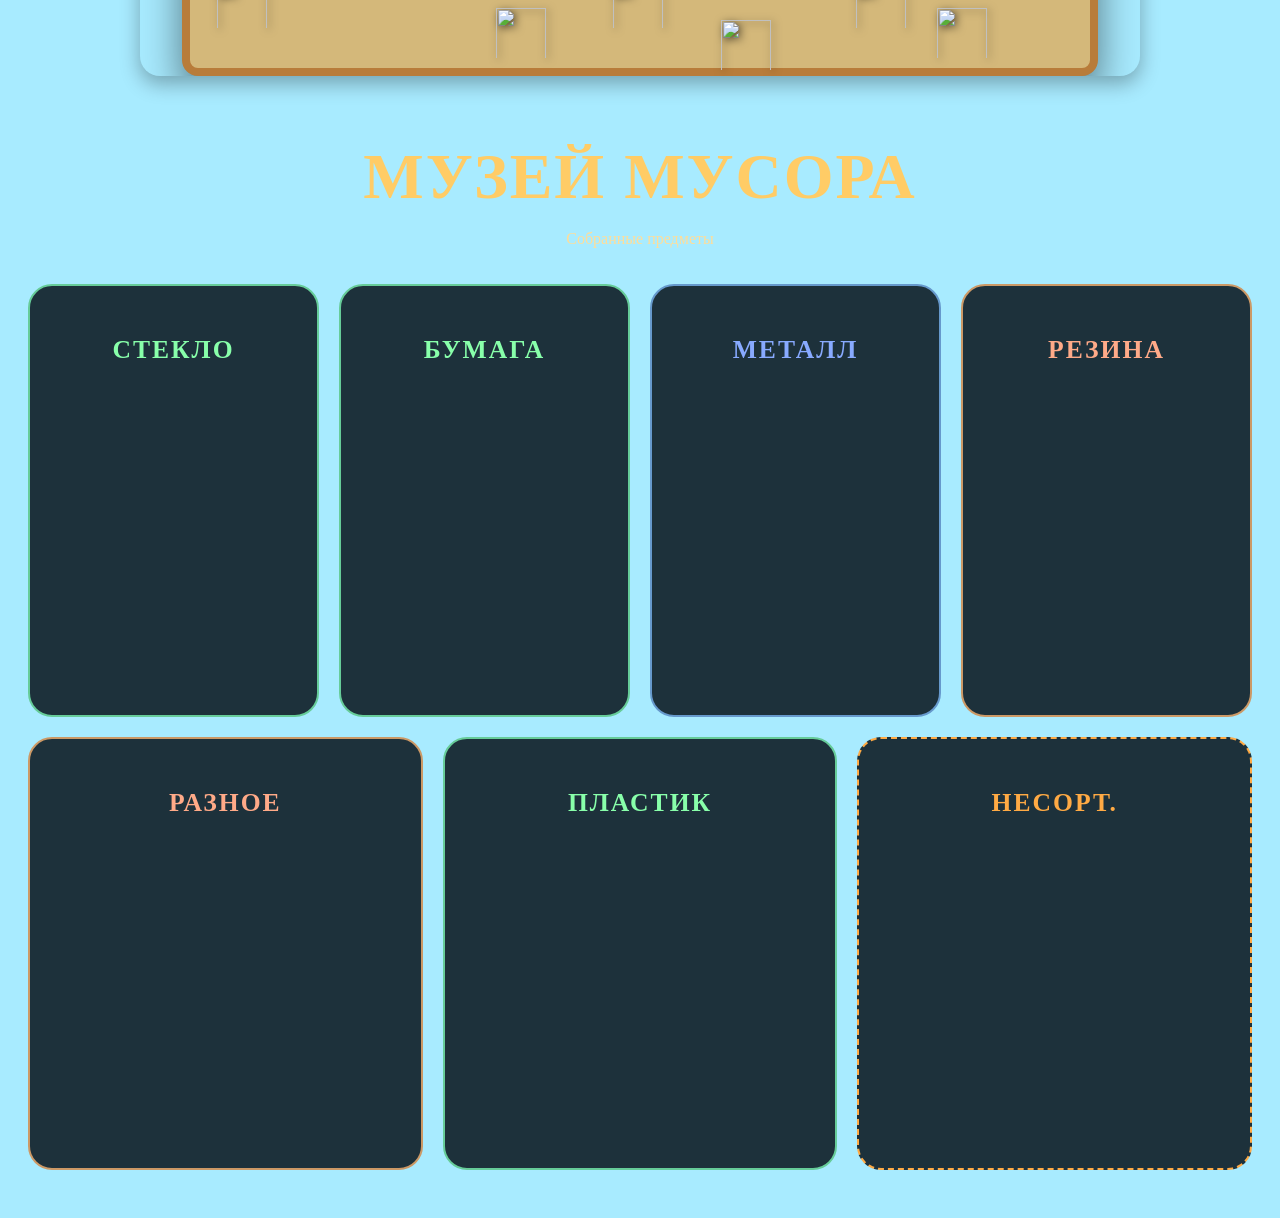
==== commit b9cffa73: "Add files via upload" ====
--- a/хакатон/index.html
+++ b/хакатон/index.html
@@ -707,7 +707,7 @@
 </div>
 <div id ="plahs"; class="map-wrapper">
     <div class="map-container">
-        <img src="foto/foto4.jfif" alt="пляж">
+        <img src="https://sun9-56.userapi.com/s/v1/ig2/IGvsX9FcaT2j5Jn7pw4HUeV3lVh6E8zxl95Qyt0lBydyPHCk5_84MmNbmqM-79iZ9VF8nvDRsy8XWWcZqi1UZgw6.jpg?quality=95&as=32x21,48x32,72x48,108x72,160x106,240x160,275x183&from=bu&cs=275x0" alt="пляж">
         
     <img class="treasure-icon" src="https://textur.gas-kvas.com/uploads/posts/2024-10/textur-gas-kvas-com-v70x-p-teksturi-pikselnii-pesok-4.jpg" style="left: 5%; top: 35%; width: 50px;" onclick="das('пластиковая бутылка', 'https://cdn-icons-png.flaticon.com/128/7952/7952175.png', this, event)">
     <img class="treasure-icon" src="https://textur.gas-kvas.com/uploads/posts/2024-10/textur-gas-kvas-com-v70x-p-teksturi-pikselnii-pesok-4.jpg" style="left: 15%; top: 42%; width: 50px;" onclick="das('сеть', 'https://cdn-icons-png.flaticon.com/128/593/593423.png', this, event)">
@@ -747,7 +747,7 @@
     <h2 id="modalTitle"></h2>
 </div>
 
-<div id="museumContainer" style="background-image: url('foto/foto5.jfif'); background-size: cover; padding-left: 20px; padding-right: 20px; border-radius: 30px;">
+<div id="museumContainer" style="background-image: url('https://sun9-5.userapi.com/s/v1/ig2/CXMqlYb21HqZ_NA7RC1vd6aWtdRj2bGt7FNTIT76GDX3jkmhCOPiZww81_fLQ5vldp4NNgAzABae_oMMZjF9p7d8.jpg?quality=95&as=32x15,48x23,72x34,108x51,160x75,240x113,328x154&from=bu&cs=328x0f'); background-size: cover; padding-left: 20px; padding-right: 20px; border-radius: 30px;">
     <h3 style="color: #ffcc66; text-align: center;">МУЗЕЙ МУСОРА</h3>
     <p style="color: #ffdd99; text-align: center;">Собранные предметы</p>
     <div id="museumCards" style="display: flex; flex-direction: row; flex-wrap: wrap; overflow-x: auto; gap: 20px; justify-content: center;">
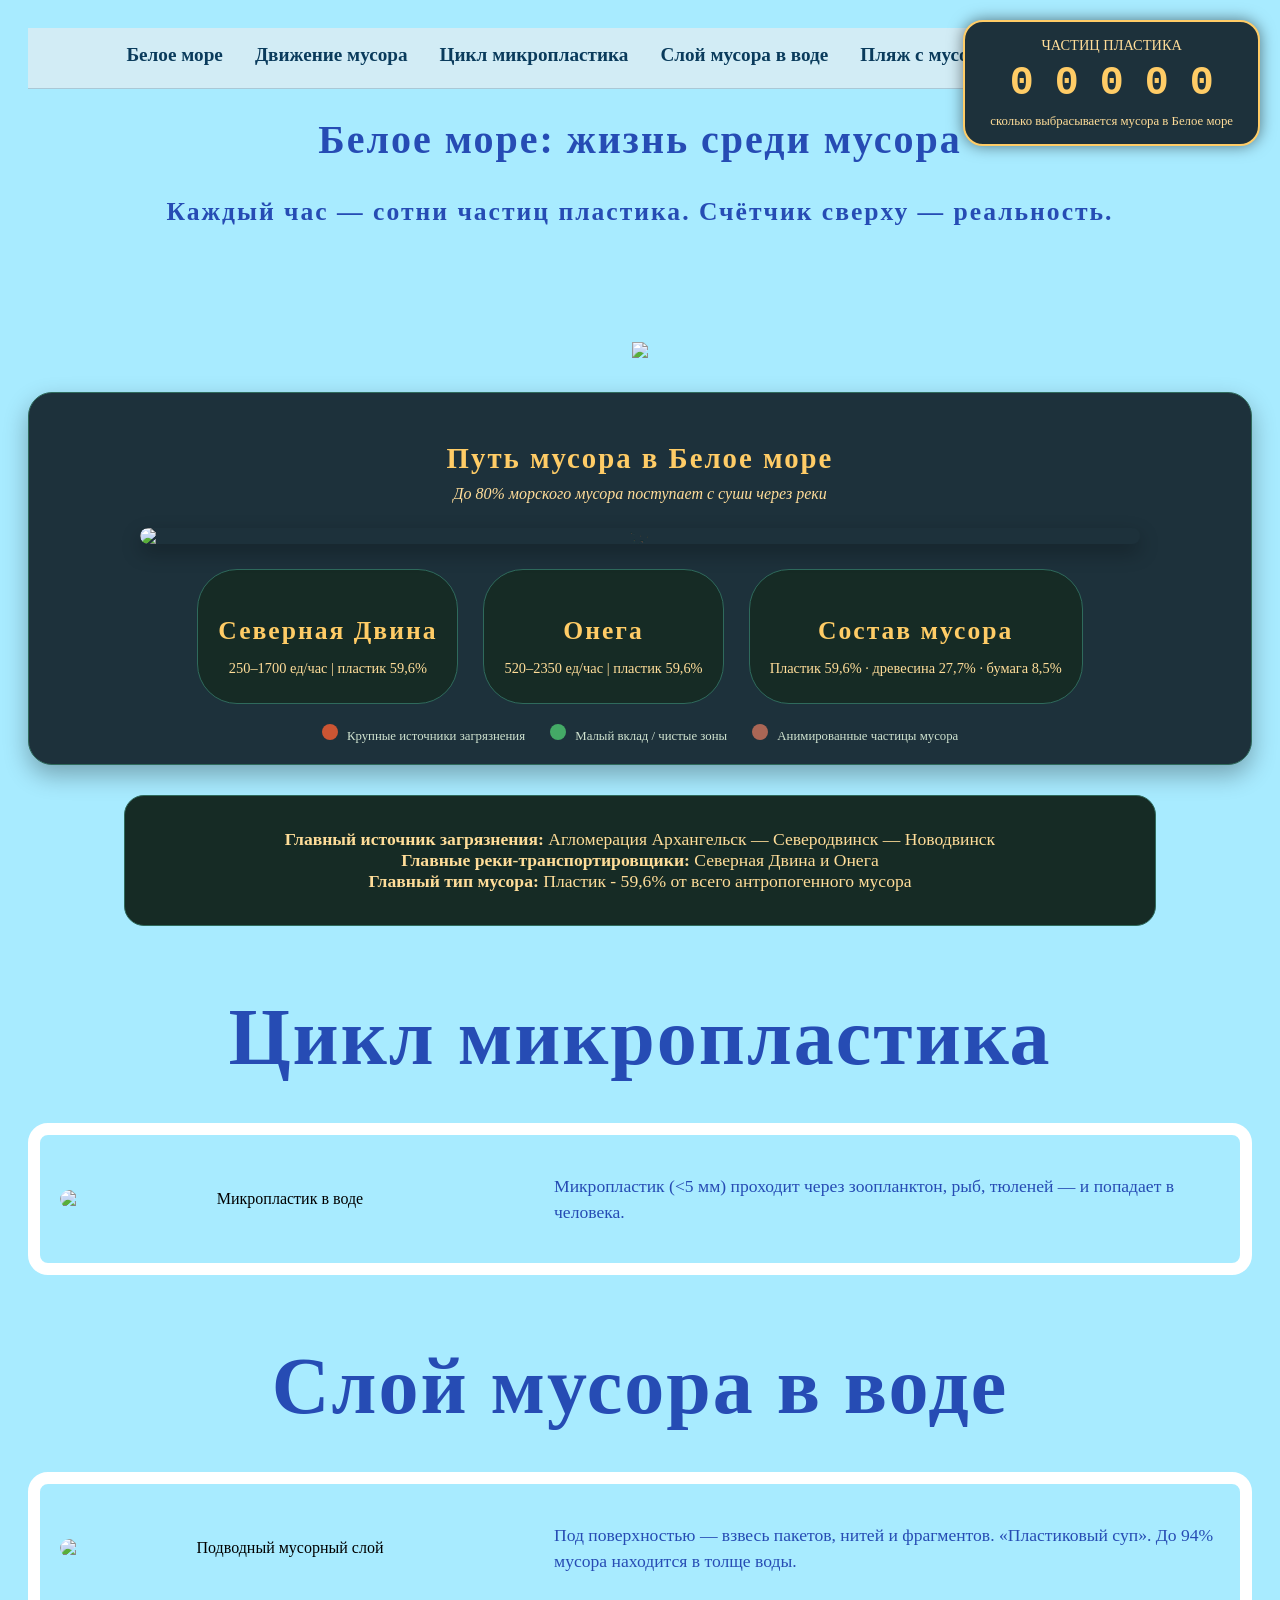
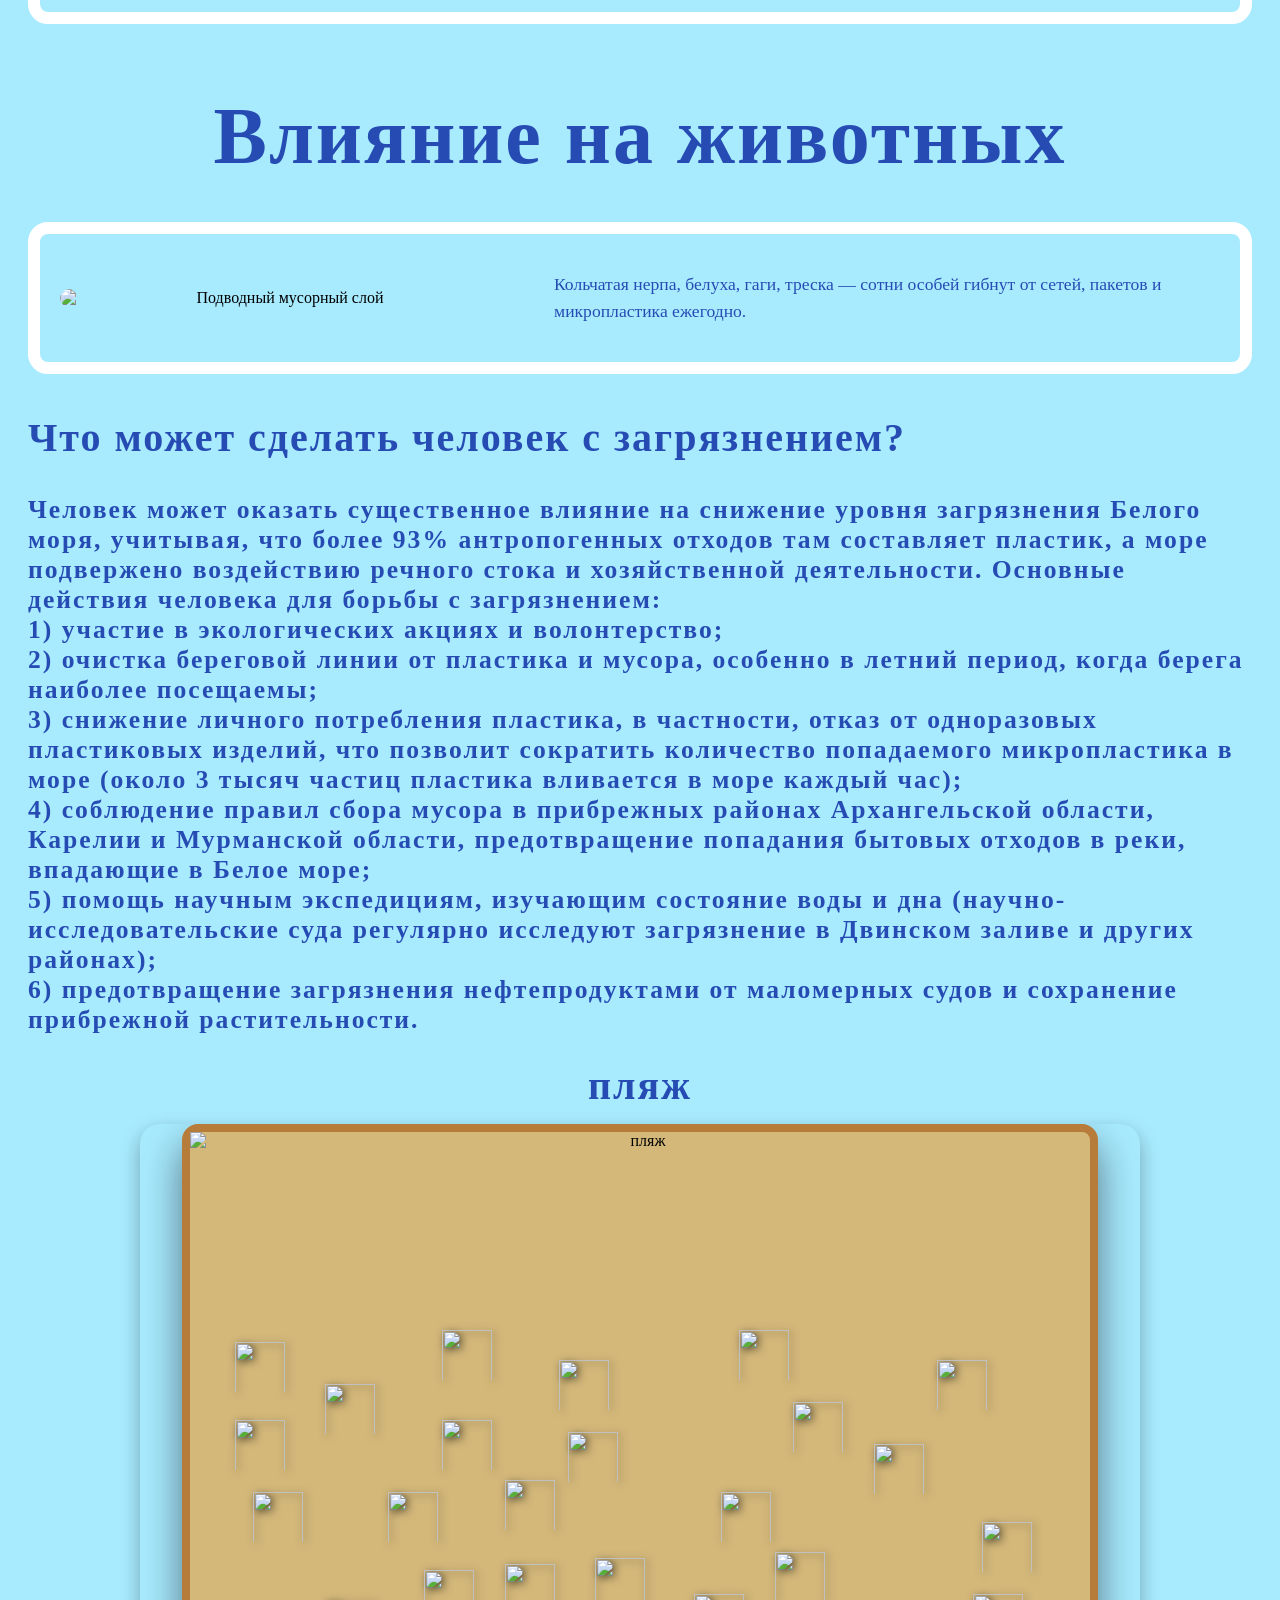
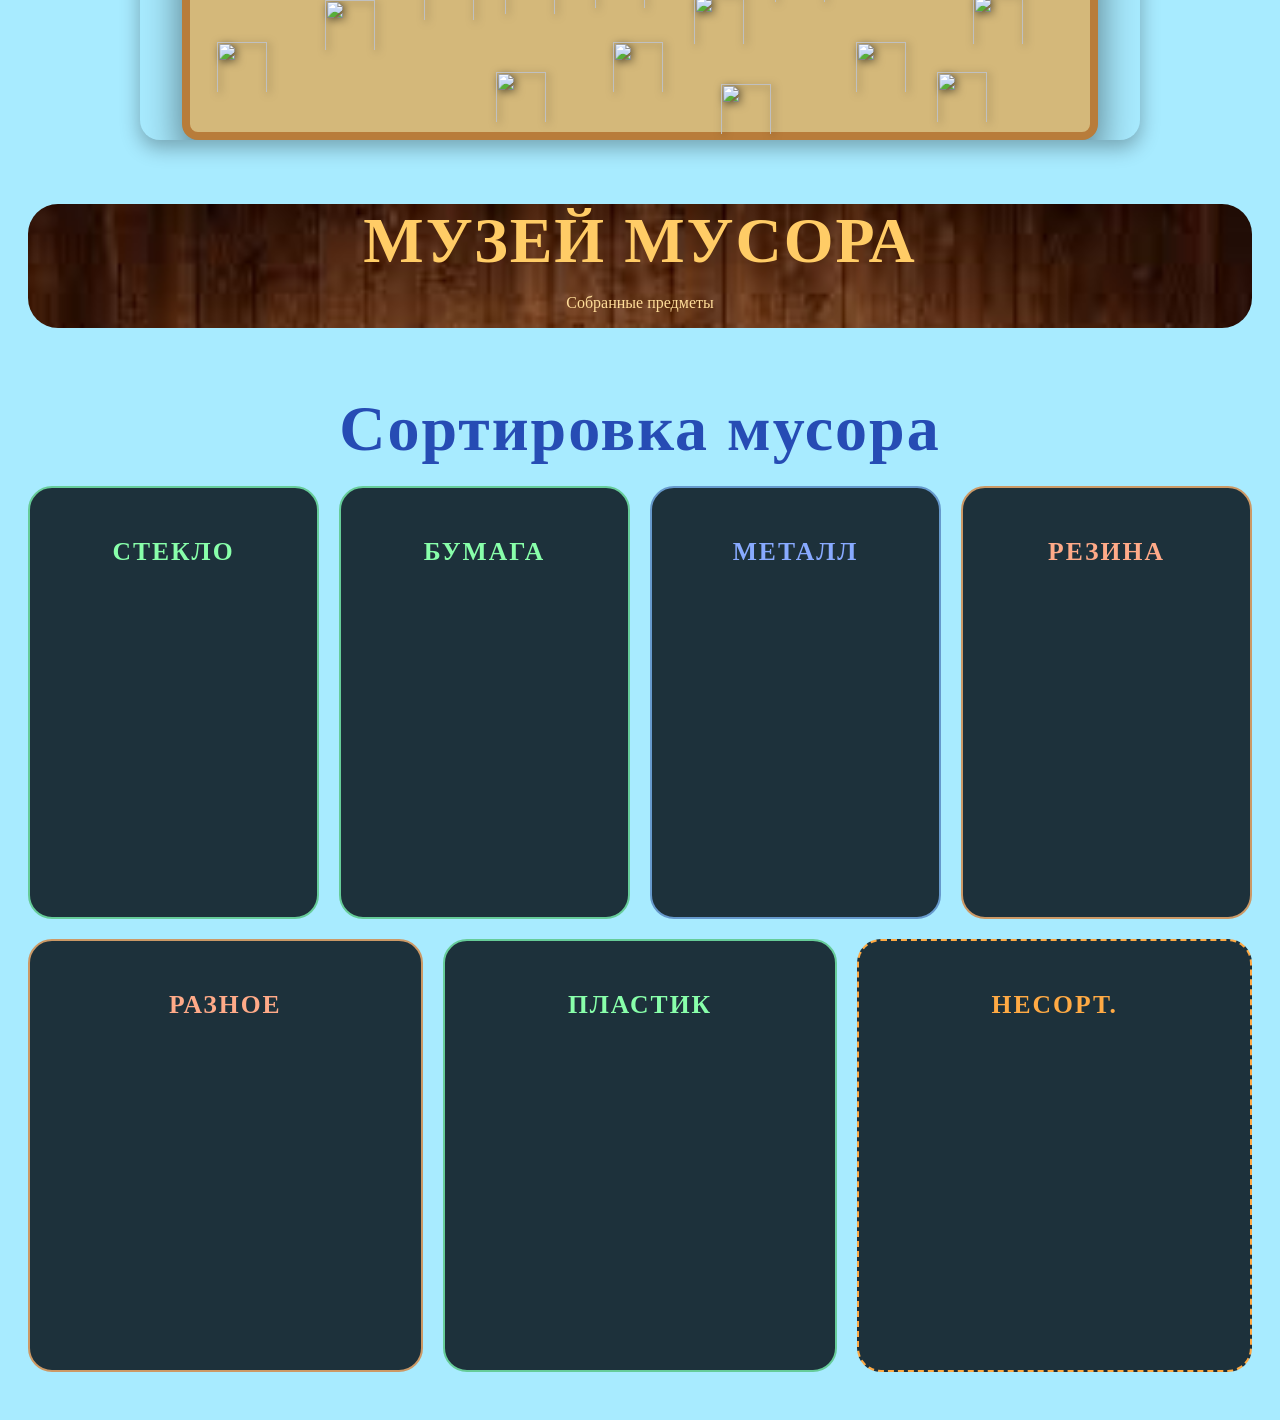
==== commit c99e4be8: "Add files via upload" ====
--- a/хакатон/index.html
+++ b/хакатон/index.html
@@ -4,7 +4,6 @@
     <meta charset="UTF-8">
     <meta name="viewport" content="width=device-width, initial-scale=1.0">
     <title>сайт для проекта хакатон</title>
-    <link rel="stylesheet" href="kcc.css">
 </head>
 <style>
 body 
@@ -524,7 +523,7 @@
 <body>
         <div class="nav-bar">
         <a href="#home">Белое море</a>
-        <a href="#video">Движение мусора</a>
+        <a href="#karta">Движение мусора</a>
         <a href="#microplastics">Цикл микропластика</a>
         <a href="#garbage-layer">Слой мусора в воде</a>
         <a href="#plahs">Пляж с мусором</a>
@@ -550,9 +549,7 @@
     
 <div id="mapTooltipParent" class="map-wrapper" style="position: relative; width: 100%;">
     <!-- фон -->
-    <img src="https://sun9-65.userapi.com/s/v1/ig2/enBJ0FsYJt-BBH-KS7ws3jPWgzErAMWf91hr6N20PXAQ47bQ_1ipsIC06q8Hsg55E8ALHOUZSwZgHXEiAot3CrzL.jpg?quality=95&as=32x28,48x42,72x63,108x95,160x141,240x212,360x317,363x320&from=bu&u=t5IQu4WjZ-F6zlENNefw9N97I1Y7CWendOrpv_KznpA&cs=363x0" 
-         style="width: 100%; display: block; border-radius: 12px;">
-    
+    <img id ="karta" src="https://sun9-65.userapi.com/s/v1/ig2/enBJ0FsYJt-BBH-KS7ws3jPWgzErAMWf91hr6N20PXAQ47bQ_1ipsIC06q8Hsg55E8ALHOUZSwZgHXEiAot3CrzL.jpg?quality=95&as=32x28,48x42,72x63,108x95,160x141,240x212,360x317,363x320&from=bu&u=t5IQu4WjZ-F6zlENNefw9N97I1Y7CWendOrpv_KznpA&cs=363x0" style="width: 100%; display: block; border-radius: 12px;">
     <svg viewBox="0 0 800 550" style="position: absolute; top: 0; left: 0; width: 100%; height: 100%;">
         <!-- Реки -->
         <!-- Река Кемь -->
@@ -664,7 +661,7 @@
             <img src="https://sun9-64.userapi.com/s/v1/ig2/gStK-tTCALVMuqtlCNCNK5Ib6wda7Slw8a5YnCUeujarfj1CtqoGhdKbno1D2_HnAQb505H6U-pLNvPfEnUx_94n.jpg?quality=95&as=32x14,48x21,72x32,108x48,160x72,240x108,360x161,480x215,540x242,640x287,712x319&from=bu&u=B_ooS-h_a3ZuHdgiP9cwLc44afXHvkomfwxHKpd-vMQ&cs=712x0" alt="Микропластик в воде">
         </div>
         <div class="media-text">
-            <p>Микропластик (<5 мм) проходит через зоопланктон, рыб, тюленей — и попадает в человека. <br><strong>Нажми на фото для увеличения</strong></p>
+            <p>Микропластик (<5 мм) проходит через зоопланктон, рыб, тюленей — и попадает в человека.</p>
         </div>
     </div>
 </section>
@@ -694,15 +691,18 @@
         </div>
     </div>
 </section>
+<div style="text-align: left;">
     <h1>Что может сделать человек c загрязнением?</h1>
-    <h4>Человек может оказать существенное влияние на снижение уровня загрязнения Белого моря, учитывая, что более 93% антропогенных отходов там составляет пластик, а море подвержено воздействию речного стока и хозяйственной деятельности. 
-Основные действия человека для борьбы с загрязнением:
-Участие в экологических акциях и волонтерство: Очистка береговой линии от пластика и мусора, особенно в летний период, когда берега наиболее посещаемы.
-Снижение личного потребления пластика: Отказ от одноразовых пластиковых изделий, что уменьшает попадание микропластика в море (около 3 тысяч частиц пластика вливается в море каждый час).
-Правильная утилизация отходов: Соблюдение правил сбора мусора в прибрежных районах Архангельской области, Карелии и Мурманской области, предотвращение попадания бытовых отходов в реки, впадающие в Белое море.
-Поддержка экологических мониторингов: Помощь научным экспедициям, изучающим состояние воды и дна (научно-исследовательские суда регулярно исследуют загрязнение в Двинском заливе и других районах).
-Соблюдение правил рыболовства: Предотвращение загрязнения нефтепродуктами от маломерных судов и сохранение прибрежной растительности. 
+    <h4 style ="text-aligin: left;">Человек может оказать существенное влияние на снижение уровня загрязнения Белого моря, учитывая, что более 93% антропогенных отходов там составляет пластик, а море подвержено воздействию речного стока и хозяйственной деятельности. 
+Основные действия человека для борьбы с загрязнением:<br>
+1) участие в экологических акциях и волонтерство;<br>
+2) очистка береговой линии от пластика и мусора, особенно в летний период, когда берега наиболее посещаемы;<br>
+3) снижение личного потребления пластика, в частности, отказ от одноразовых пластиковых изделий, что позволит сократить количество попадаемого микропластика в море (около 3 тысяч частиц пластика вливается в море каждый час);<br>
+4) соблюдение правил сбора мусора в прибрежных районах Архангельской области, Карелии и Мурманской области, предотвращение попадания бытовых отходов в реки, впадающие в Белое море;<br>
+5) помощь научным экспедициям, изучающим состояние воды и дна (научно-исследовательские суда регулярно исследуют загрязнение в Двинском заливе и других районах);<br>
+6) предотвращение загрязнения нефтепродуктами от маломерных судов и сохранение прибрежной растительности. 
     </h4>
+</div>
     <h1>пляж</h1>
 </div>
 <div id ="plahs"; class="map-wrapper">
@@ -747,14 +747,14 @@
     <h2 id="modalTitle"></h2>
 </div>
 
-<div id="museumContainer" style="background-image: url('https://sun9-5.userapi.com/s/v1/ig2/CXMqlYb21HqZ_NA7RC1vd6aWtdRj2bGt7FNTIT76GDX3jkmhCOPiZww81_fLQ5vldp4NNgAzABae_oMMZjF9p7d8.jpg?quality=95&as=32x15,48x23,72x34,108x51,160x75,240x113,328x154&from=bu&cs=328x0f'); background-size: cover; padding-left: 20px; padding-right: 20px; border-radius: 30px;">
+<div id="museumContainer" style="background-image: url('foto/foto5.jfif'); background-size: cover; padding-left: 20px; padding-right: 20px; border-radius: 30px;">
     <h3 style="color: #ffcc66; text-align: center;">МУЗЕЙ МУСОРА</h3>
     <p style="color: #ffdd99; text-align: center;">Собранные предметы</p>
     <div id="museumCards" style="display: flex; flex-direction: row; flex-wrap: wrap; overflow-x: auto; gap: 20px; justify-content: center;">
     </div>
 </div>
+    <h3>Сортировка мусора</h3>
 <div class="sorting-zones">
-
     <div class="sorting-zone" style="border: 2px solid #66cc99;" ondrop="drop(event)" ondragover="allowDrop(event)">
         <h4 style="color: #88ffaa;">СТЕКЛО</h4>
         <div id="glass-bin" class="zone-content"></div>
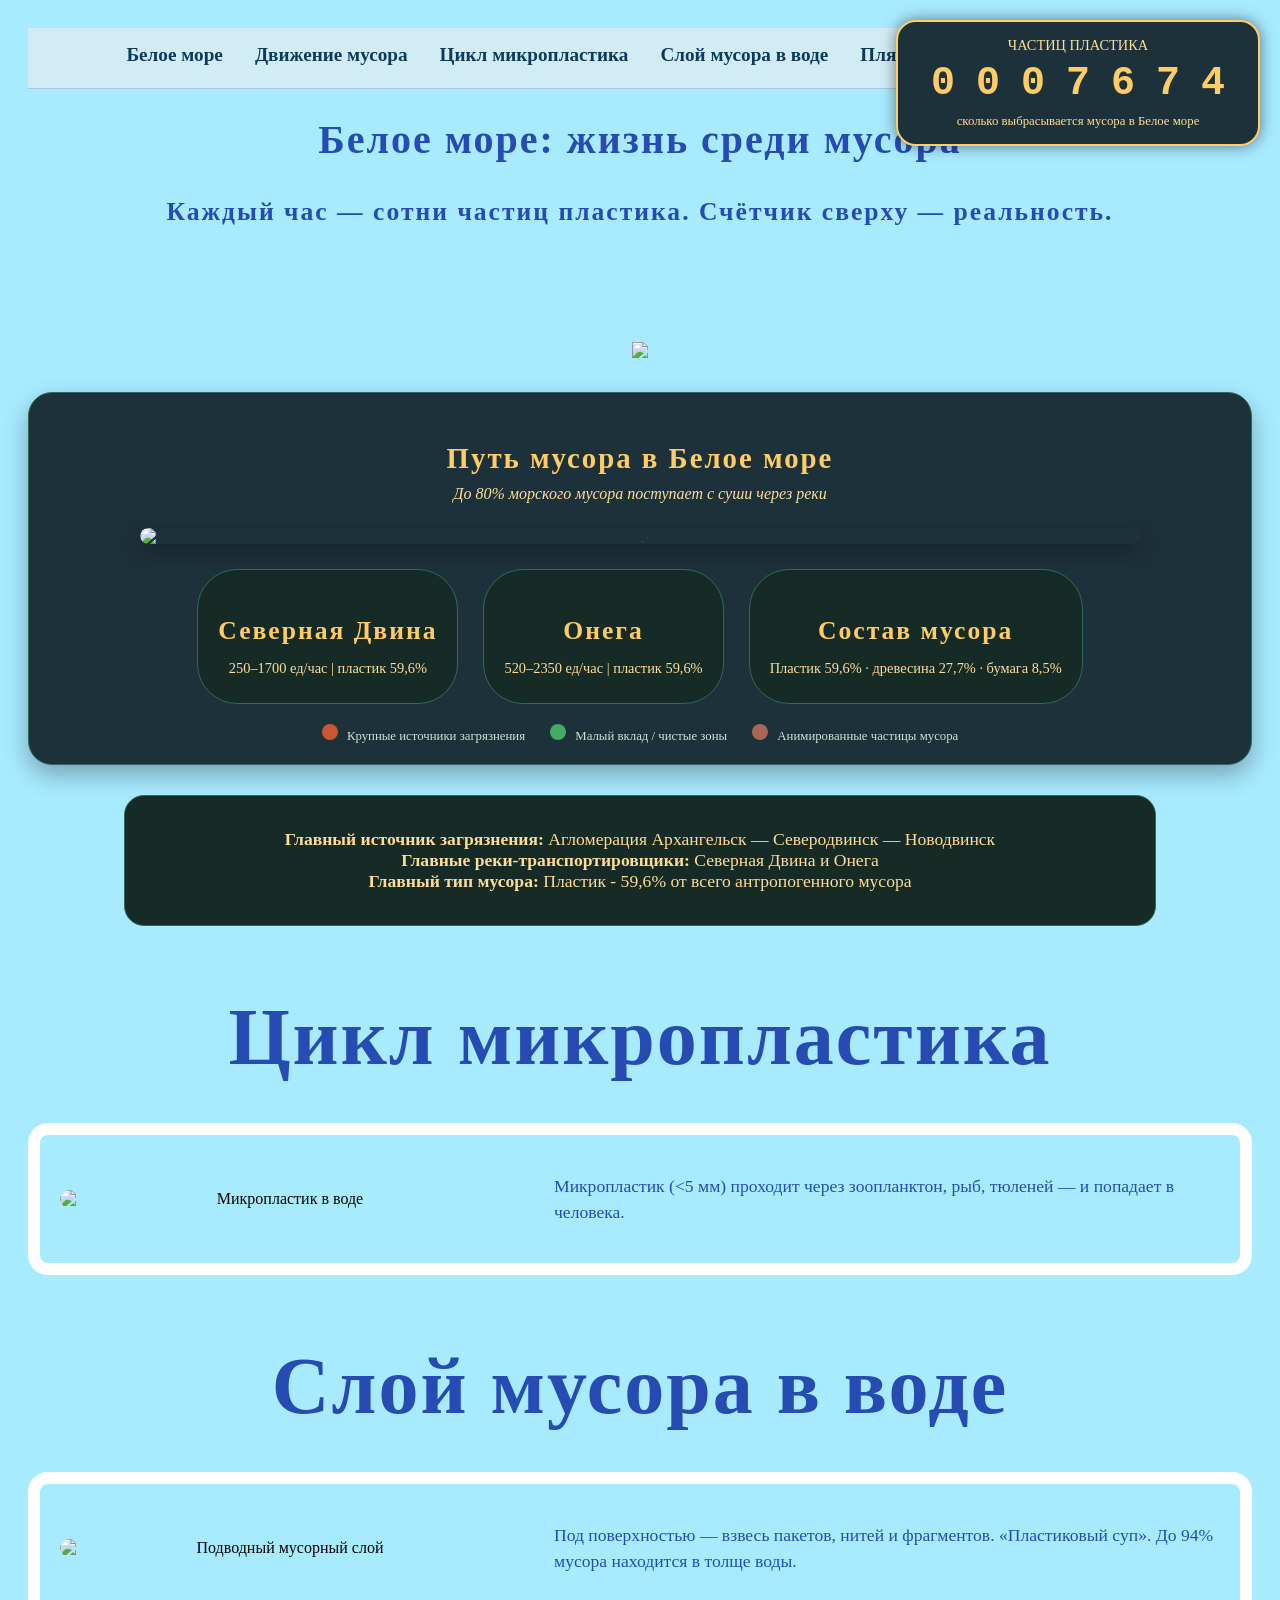
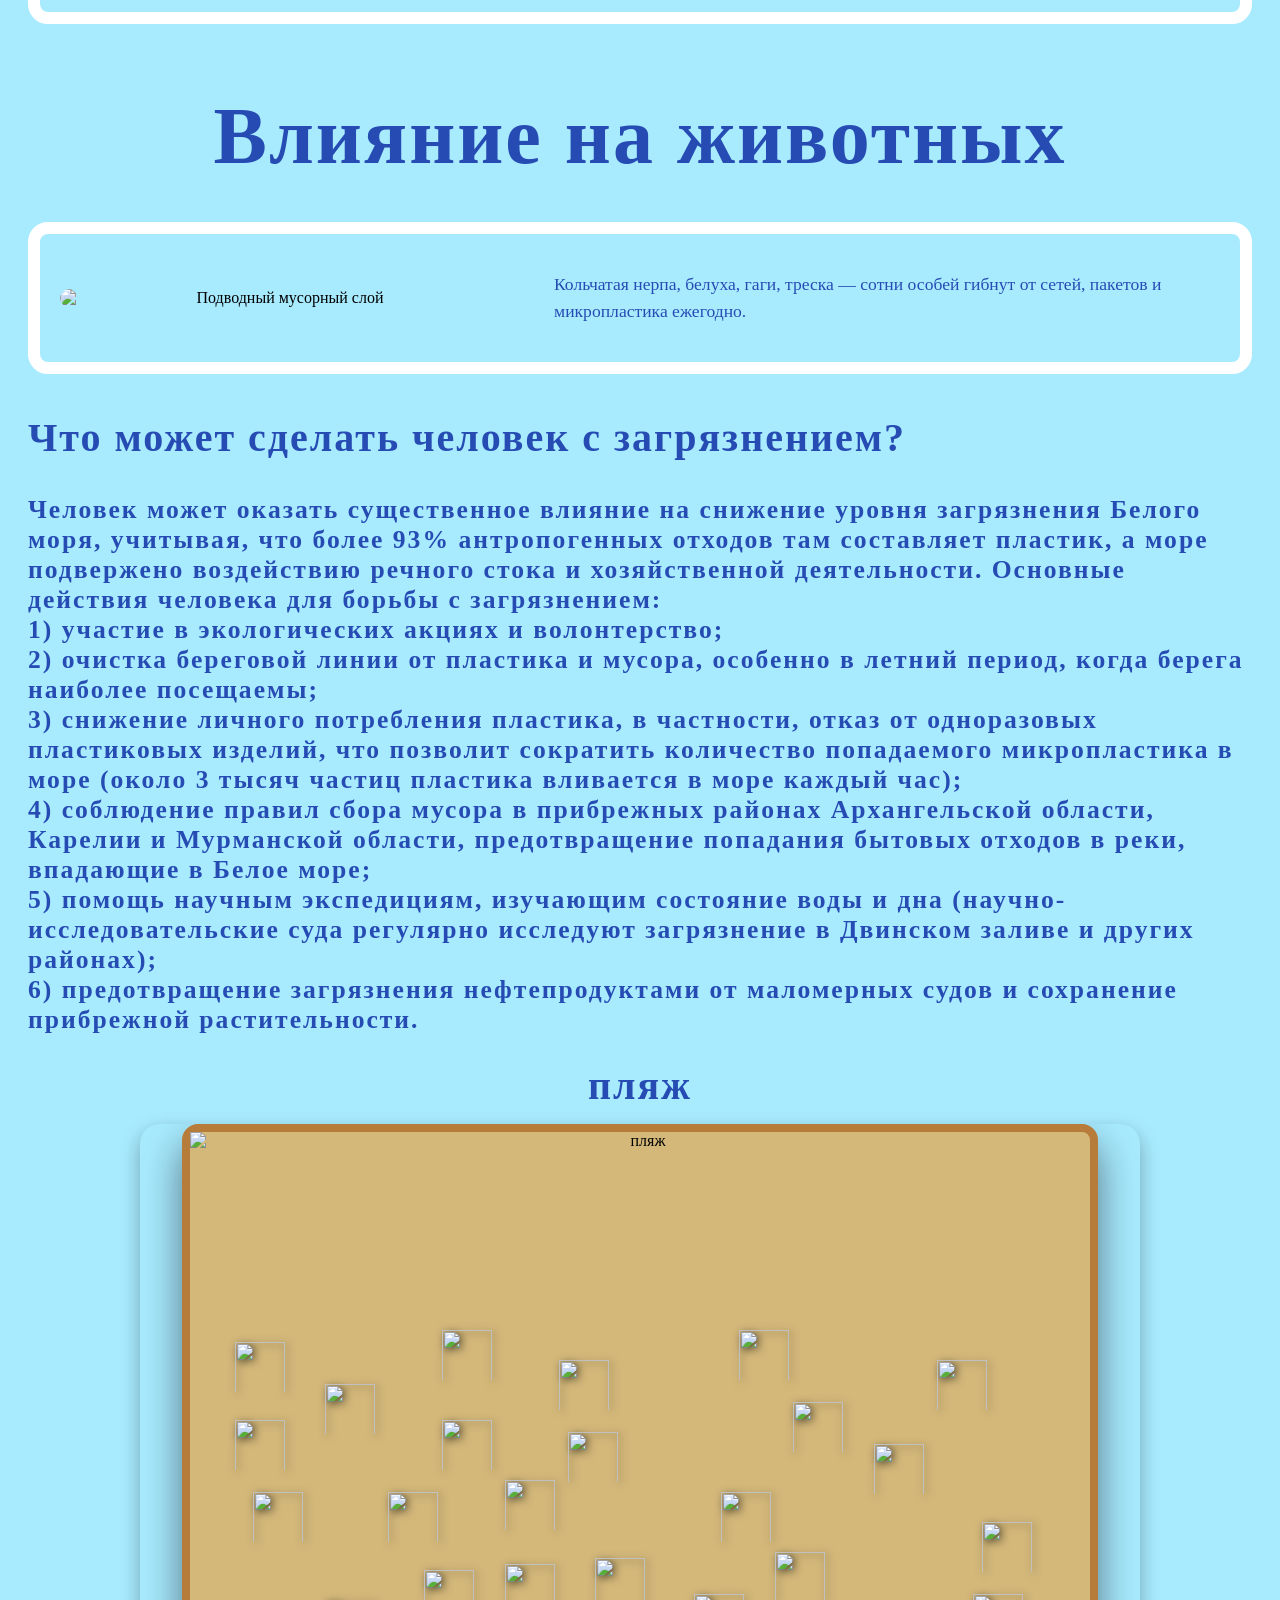
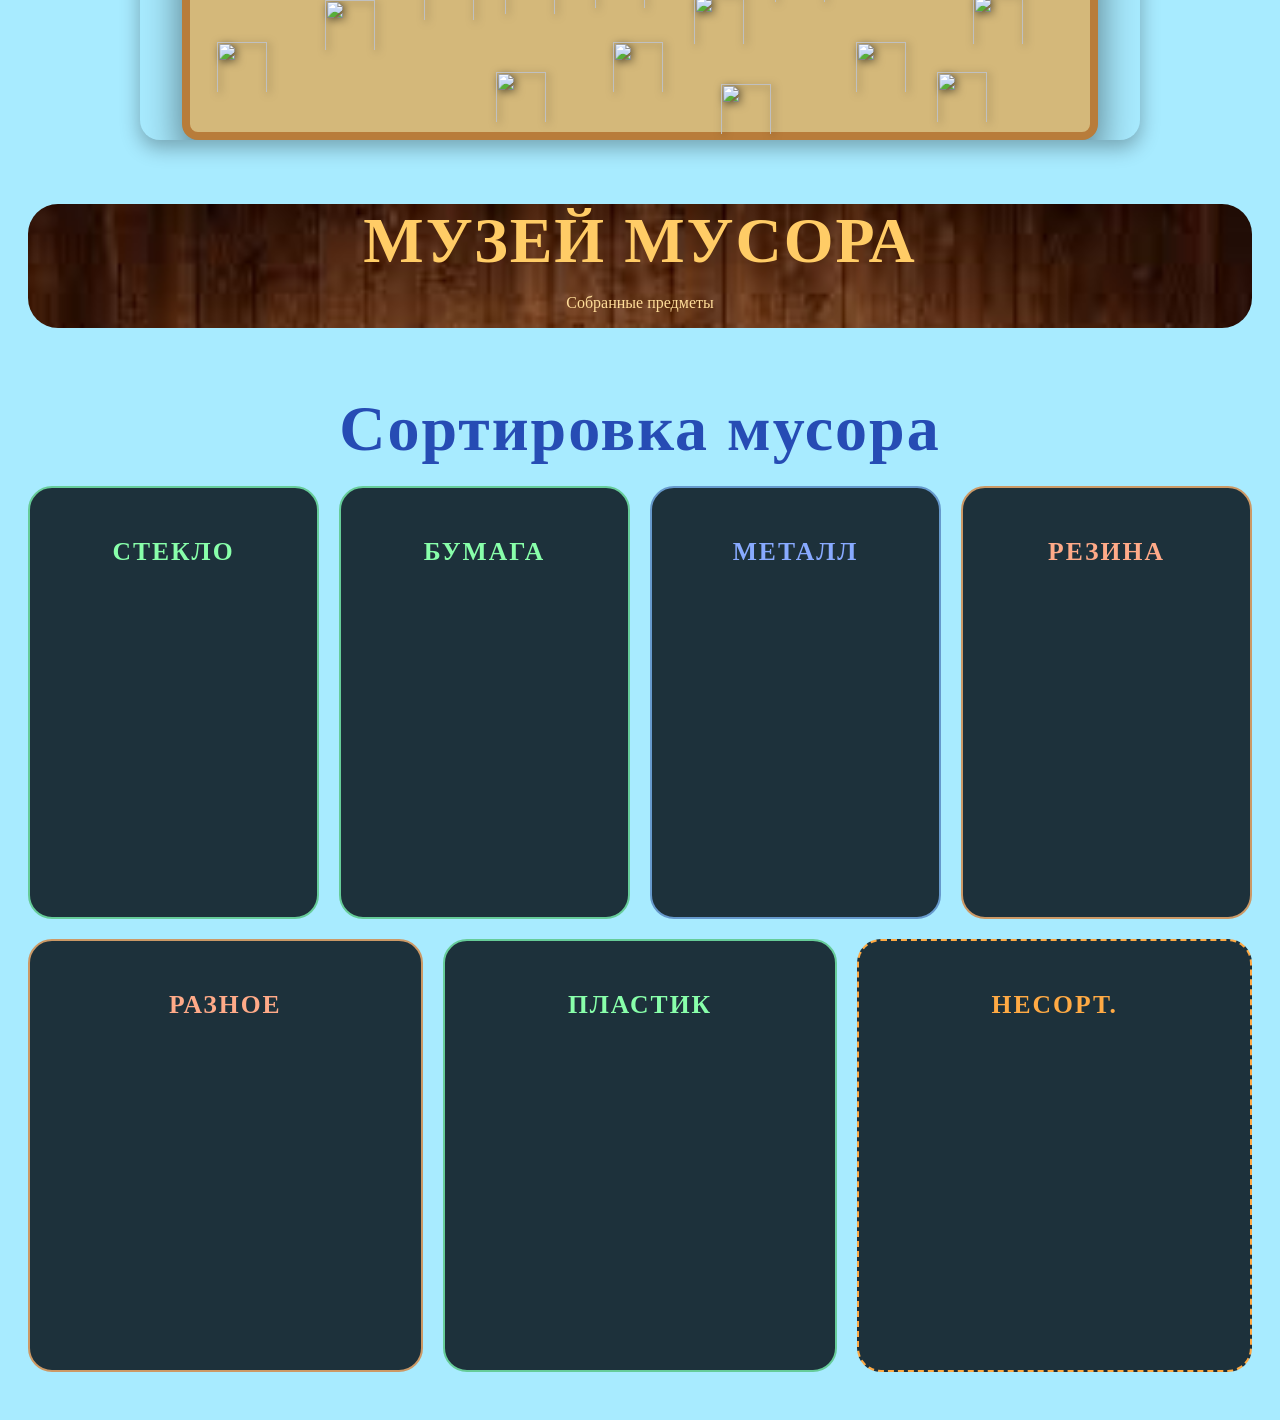
==== commit d3c69760: "Add files via upload" ====
--- a/хакатон/index.html
+++ b/хакатон/index.html
@@ -535,6 +535,9 @@
 <div style="position: fixed; top: 20px; right: 20px; background: #1d313b; border-radius: 20px; padding: 15px 25px; border: 2px solid #ffcc66; box-shadow: 0 0 15px rgba(0,0,0,0.5); z-index: 1000; backdrop-filter: blur(5px);">
     <div style="color: #ffdd99; font-size: 0.9rem; text-align: center;">ЧАСТИЦ ПЛАСТИКА</div>
     <div id="counterDigits" style="display: flex; justify-content: center; gap: 5px; font-family: monospace; font-size: 2.5rem; font-weight: bold; color: #ffcc66;">
+        <!-- 7 цифр -->
+        <span class="digit">0</span>
+        <span class="digit">0</span>
         <span class="digit">0</span>
         <span class="digit">0</span>
         <span class="digit">0</span>
@@ -822,107 +825,15 @@
     { name: "Батарейка АА", story: "Выброшена в лесополосе вдоль реки Мезень. Тяжёлые металлы мигрировали в грунтовые воды, затем в реку", decompose: "100 лет (корпус), токсичные металлы остаются навсегда", img: "https://cdn-icons-png.flaticon.com/128/2333/2333603.png" },
     { name: "Рыболовный ящик", story: "--", decompose: "400 лет", img: "https://cdn-icons-png.flaticon.com/128/2979/2979705.png" }
 ];
-    let foundTreasures = [];
-    let particleCount = 0;
-    let particleAccumulator = 0;
-    let digits = document.querySelectorAll('.digit');
-
-    function updateDigit(index, newDigit) {
-    let digitElement = digits[index];
-    let oldSpan = digitElement.querySelector('span');
-    let oldValue = oldSpan ? oldSpan.textContent : digitElement.textContent;
-    
-    if (oldValue === String(newDigit)) return;
-    
-    let oldDigitSpan = document.createElement('span');
-    oldDigitSpan.textContent = oldValue;
-    oldDigitSpan.className = 'digit-old';
-    oldDigitSpan.style.position = 'absolute';
-    oldDigitSpan.style.top = '0';
-    oldDigitSpan.style.left = '0';
-    oldDigitSpan.style.right = '0';
-    oldDigitSpan.style.textAlign = 'center';
-    
-    let newDigitSpan = document.createElement('span');
-    newDigitSpan.textContent = newDigit;
-    newDigitSpan.className = 'digit-new';
-    newDigitSpan.style.position = 'absolute';
-    newDigitSpan.style.top = '0';
-    newDigitSpan.style.left = '0';
-    newDigitSpan.style.right = '0';
-    newDigitSpan.style.textAlign = 'center';
-    
-    digitElement.innerHTML = '';
-    digitElement.style.position = 'relative';
-    digitElement.appendChild(oldDigitSpan);
-    digitElement.appendChild(newDigitSpan);
-    
-    setTimeout(() => {
-        if (oldDigitSpan && oldDigitSpan.parentNode) {
-            oldDigitSpan.remove();
-        }
-        digitElement.innerHTML = newDigit;
-    }, 200);
-}
-document.addEventListener('click', (e) => {
-    const svg = document.querySelector('svg');
-    const pt = svg.createSVGPoint();
-    pt.x = e.clientX;
-    pt.y = e.clientY;
-    const cursor = pt.matrixTransform(svg.getScreenCTM().inverse());
-    console.log(`${Math.round(cursor.x)},${Math.round(cursor.y)}`);
-});
-function showMessage(msg, color) {
-    let msgDiv = document.getElementById('dragMessage');
-    if (!msgDiv) {
-        msgDiv = document.createElement('div');
-        msgDiv.id = 'dragMessage';
-        msgDiv.style.position = 'fixed';
-        msgDiv.style.bottom = '20px';
-        msgDiv.style.left = '50%';
-        msgDiv.style.transform = 'translateX(-50%)';
-        msgDiv.style.padding = '12px 24px';
-        msgDiv.style.borderRadius = '30px';
-        msgDiv.style.zIndex = '9999';
-        msgDiv.style.fontWeight = 'bold';
-        msgDiv.style.transition = '0.3s';
-        document.body.appendChild(msgDiv);
-    }
-    msgDiv.style.backgroundColor = color;
-    msgDiv.style.color = '#1a2a1f';
-    msgDiv.textContent = msg;
-    msgDiv.style.display = 'block';
-    setTimeout(() => { msgDiv.style.display = 'none'; }, 1500);
-}
-function updateCounter(value) {
-    let str = String(Math.floor(value)).padStart(5, '0');
-    for (let i = 0; i < str.length; i++) {
-        let newDigit = str[i];
-        let currentDigit = digits[i].textContent;
-        if (currentDigit !== newDigit) {
-            updateDigit(i, newDigit);
-        }
-    }
-}
-
-function tick() {
-    particleAccumulator += 1.6666667;
-    if (particleAccumulator >= 1) {
-        let add = Math.floor(particleAccumulator);
-        particleCount += add;
-        particleAccumulator -= add;
-        updateCounter(particleCount);
-    }
-}
-setInterval(tick, 2000);
-    function addToMuseum(name) 
-    {   
+let foundTreasures = [];
+let particleCount = 0;
+let particleAccumulator = 0;
+
+const digits = document.querySelectorAll('#counterDigits .digit');
+
+function addToMuseum(name) {
     let container = document.getElementById('museumCards');
-    if (!container) 
-    {
-        console.log('Контейнер museumCards не найден');
-        return;
-    }
+    if (!container) return;
     
     let existing = container.querySelector(`[data-name="${name}"]`);
     if (existing) return;
@@ -936,6 +847,97 @@
         console.log('Предмет не найден:', name);
         return;
     }
+    
+    let card = document.createElement('div');
+    card.setAttribute('data-name', name);
+    card.className = 'exhibit-card';
+    card.style.width = '200px';
+    card.innerHTML = `
+        <img src="${item.img}" style="width: 80px; height: 80px;">
+        <h4 style="color: #ffcc66; margin: 10px 0 5px;">${item.name}</h4>
+        <p style="color: #ffdd99; font-size: 0.9rem;">${item.story}</p>
+        <p style="color: #ffdd99; font-size: 0.9rem;">Разложение: ${item.decompose}</p>
+    `;
+    container.appendChild(card);
+}
+function updateDigit(index, newDigit) {
+    const digitElement = digits[index];
+    if (!digitElement) return;
+    
+    const oldValue = digitElement.textContent;
+    if (oldValue === String(newDigit)) return;
+    
+    digitElement.style.position = 'relative';
+    digitElement.style.overflow = 'hidden';
+    
+    const oldSpan = document.createElement('span');
+    oldSpan.textContent = oldValue;
+    oldSpan.style.position = 'absolute';
+    oldSpan.style.top = '0';
+    oldSpan.style.left = '0';
+    oldSpan.style.right = '0';
+    oldSpan.style.textAlign = 'center';
+    oldSpan.style.transform = 'translateY(0)';
+    oldSpan.style.opacity = '1';
+    oldSpan.style.transition = 'transform 0.15s ease-out, opacity 0.15s ease-out';
+    
+    const newSpan = document.createElement('span');
+    newSpan.textContent = newDigit;
+    newSpan.style.position = 'absolute';
+    newSpan.style.top = '0';
+    newSpan.style.left = '0';
+    newSpan.style.right = '0';
+    newSpan.style.textAlign = 'center';
+    newSpan.style.transform = 'translateY(-100%)';
+    newSpan.style.opacity = '0';
+    newSpan.style.transition = 'transform 0.15s ease-out, opacity 0.15s ease-out';
+    
+    digitElement.innerHTML = '';
+    digitElement.appendChild(oldSpan);
+    digitElement.appendChild(newSpan);
+    
+    setTimeout(() => {
+        oldSpan.style.transform = 'translateY(100%)';
+        oldSpan.style.opacity = '0';
+        newSpan.style.transform = 'translateY(0)';
+        newSpan.style.opacity = '1';
+    }, 10);
+    
+    setTimeout(() => {
+        if (digitElement.firstChild === oldSpan) {
+            digitElement.innerHTML = newDigit;
+        }
+    }, 200);
+}
+
+function updateCounter(value) {
+    const str = String(Math.floor(value)).padStart(7, '0');
+    for (let i = 0; i < str.length; i++) {
+        const newDigit = str[i];
+        const currentDigit = digits[i]?.textContent;
+        if (currentDigit !== newDigit) {
+            updateDigit(i, newDigit);
+        }
+    }
+}
+
+function tick() {
+    particleAccumulator += 7674;
+    if (particleAccumulator >= 1) {
+        const add = Math.floor(particleAccumulator);
+        particleCount += add;
+        particleAccumulator -= add;
+        updateCounter(particleCount);
+    }
+}
+
+setInterval(tick, 1000);
+updateCounter(0);
+    
+    let item = museumContainer.find(i => 
+        i.name.toLowerCase().includes(name.toLowerCase()) || 
+        name.toLowerCase().includes(i.name.toLowerCase())
+    );
     
     let card = document.createElement('div');
     card.setAttribute('data-name', name);
@@ -949,7 +951,6 @@
     `;
     container.appendChild(card);
     console.log('Добавлено в музей:', name);
-}
     function openTreasure(name, imageUrl) 
     {
         document.getElementById('modalImage').src = imageUrl;
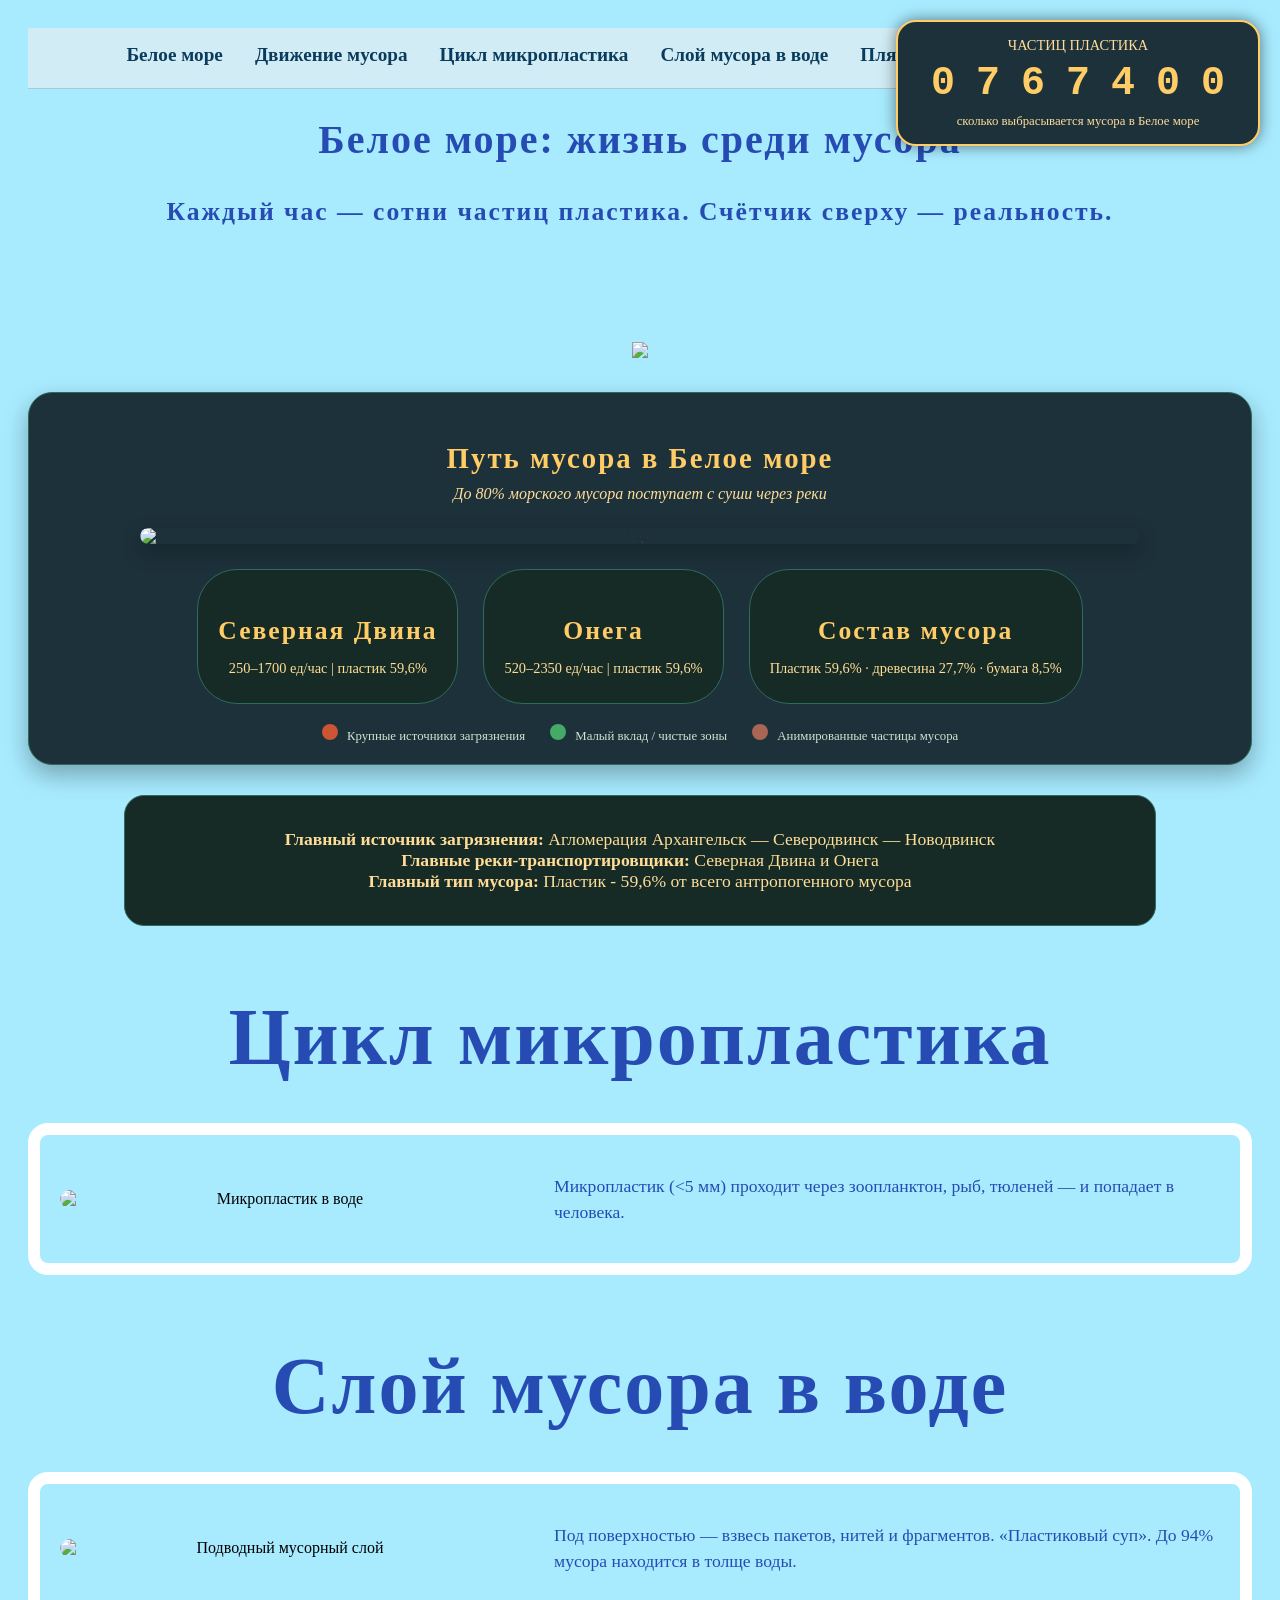
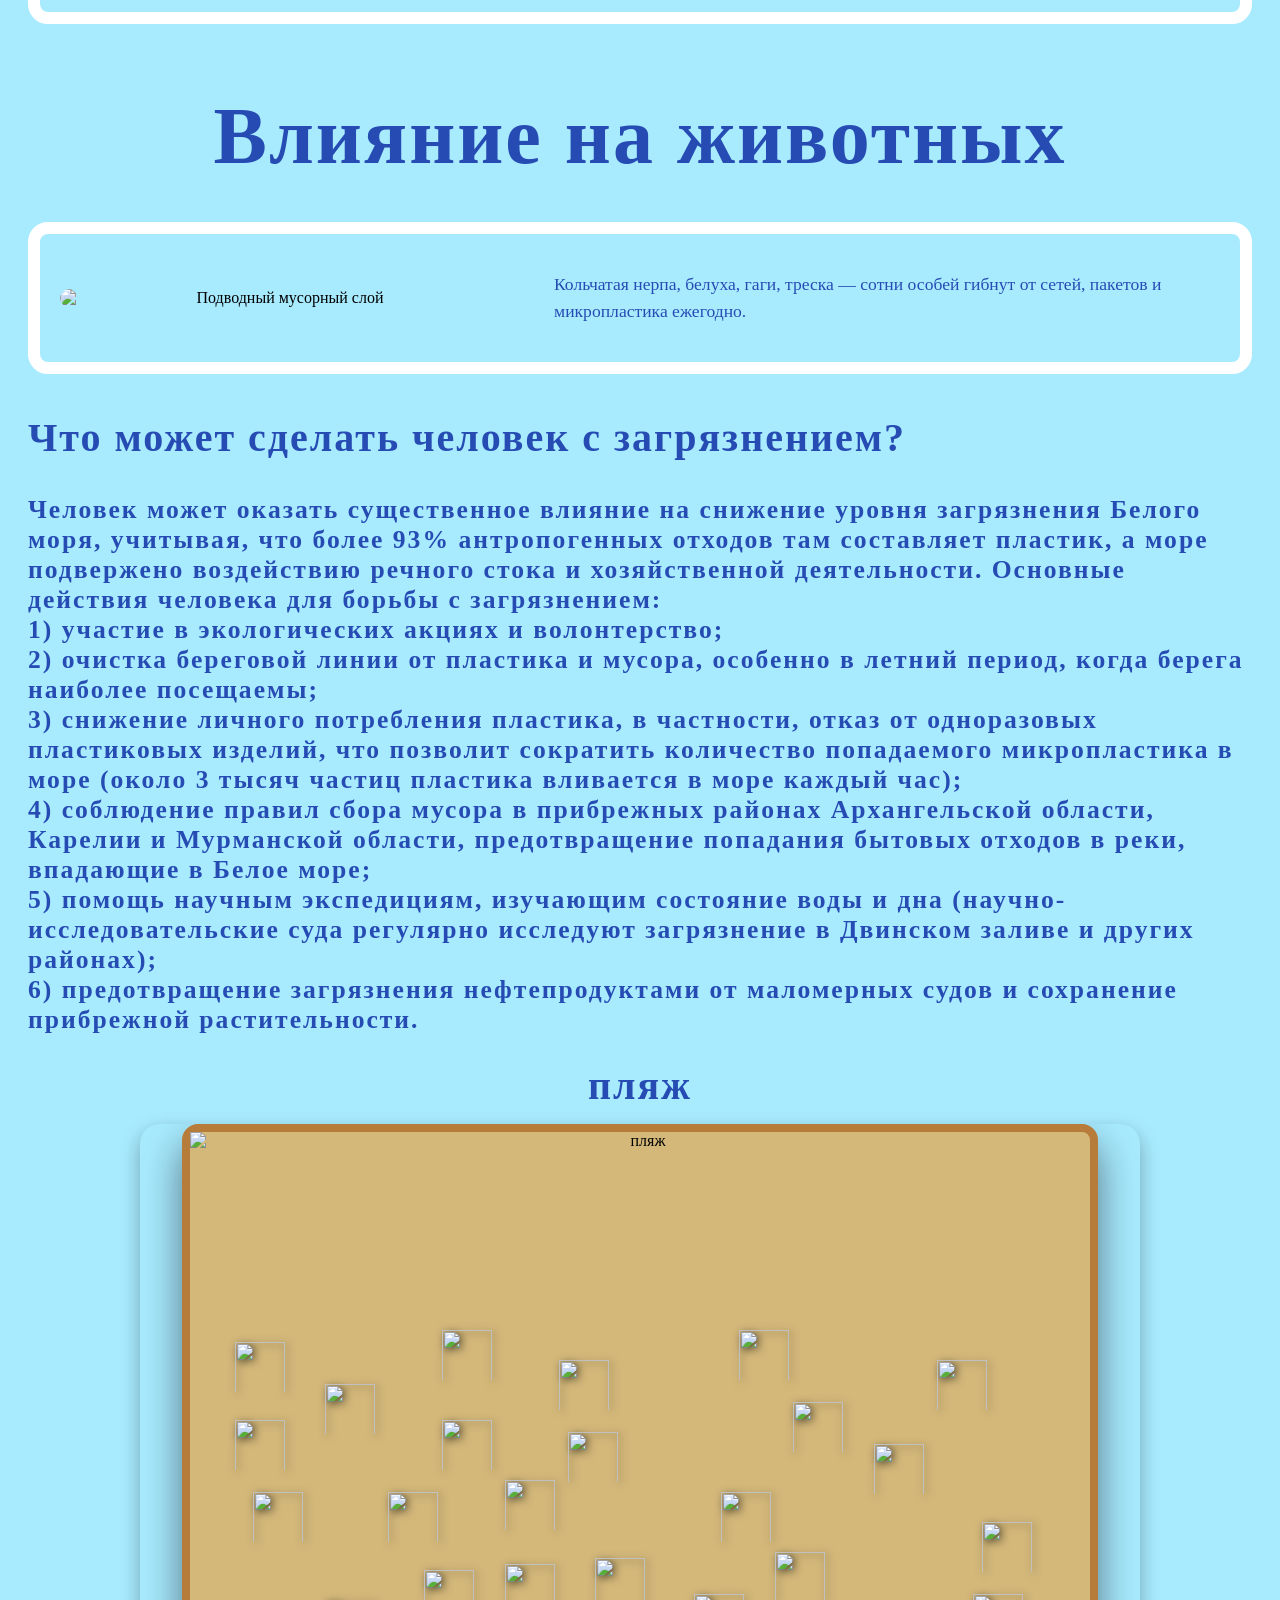
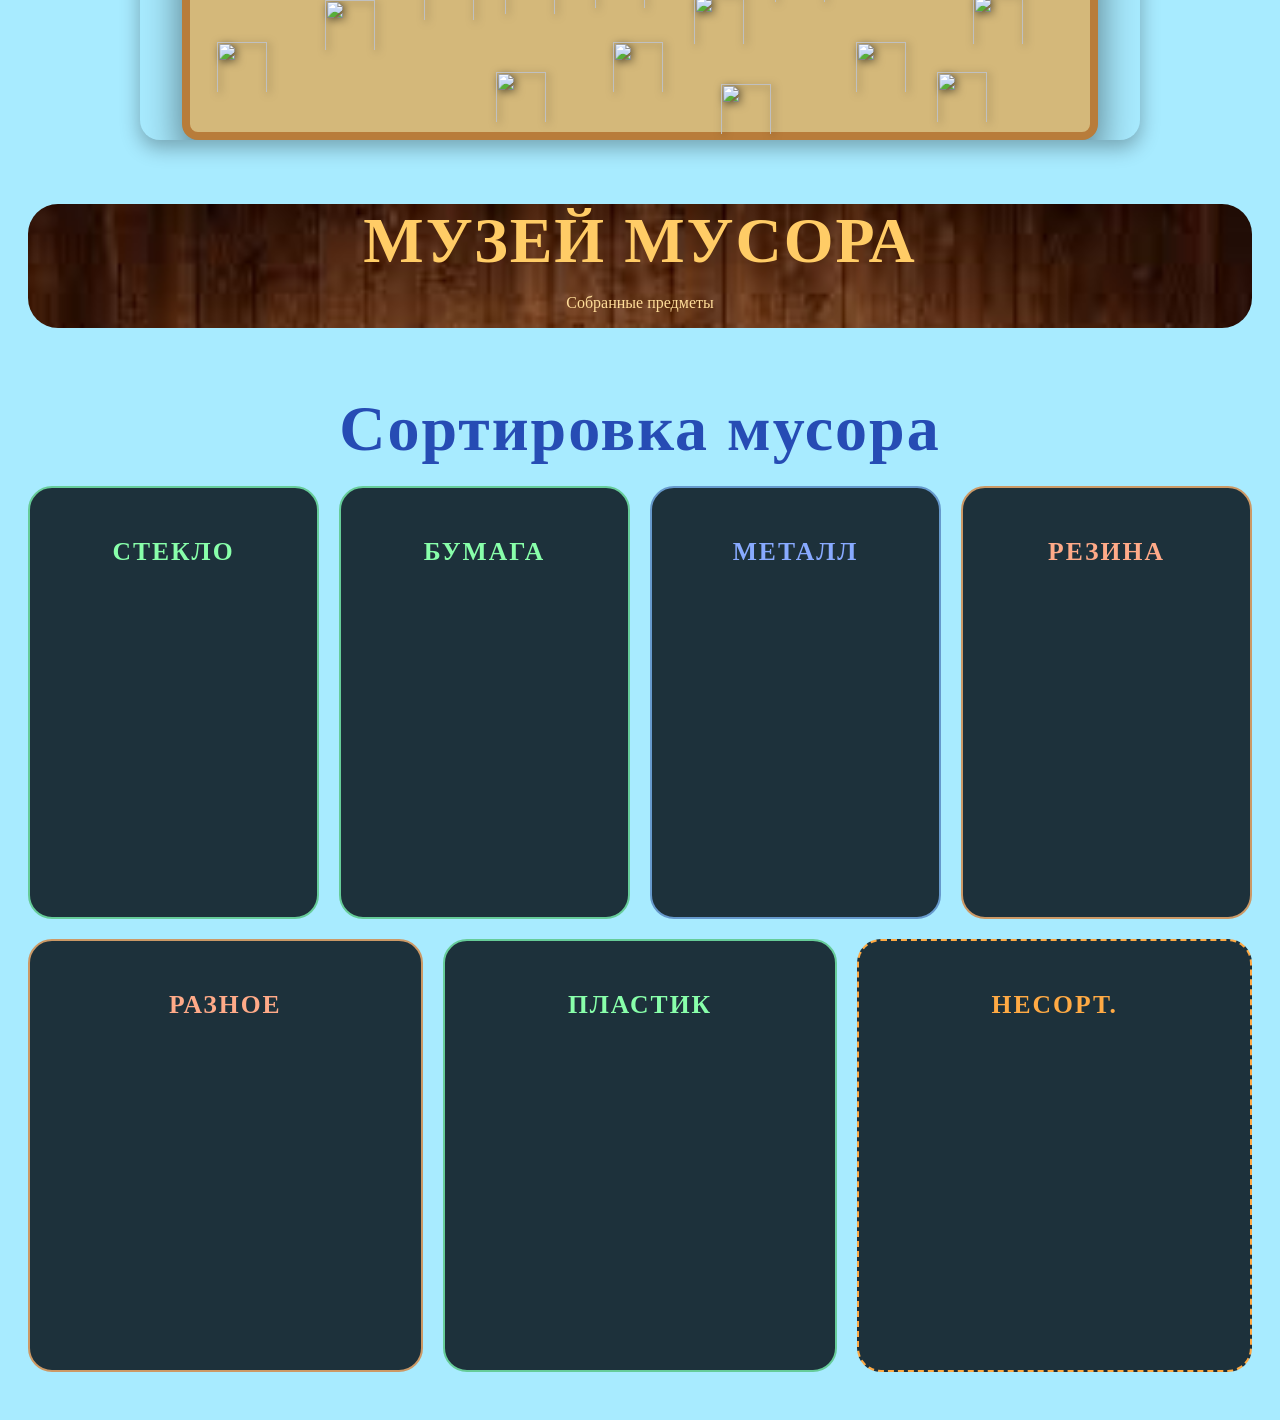
==== commit 420f08e8: "Add files via upload" ====
--- a/хакатон/index.html
+++ b/хакатон/index.html
@@ -535,7 +535,6 @@
 <div style="position: fixed; top: 20px; right: 20px; background: #1d313b; border-radius: 20px; padding: 15px 25px; border: 2px solid #ffcc66; box-shadow: 0 0 15px rgba(0,0,0,0.5); z-index: 1000; backdrop-filter: blur(5px);">
     <div style="color: #ffdd99; font-size: 0.9rem; text-align: center;">ЧАСТИЦ ПЛАСТИКА</div>
     <div id="counterDigits" style="display: flex; justify-content: center; gap: 5px; font-family: monospace; font-size: 2.5rem; font-weight: bold; color: #ffcc66;">
-        <!-- 7 цифр -->
         <span class="digit">0</span>
         <span class="digit">0</span>
         <span class="digit">0</span>
@@ -825,15 +824,107 @@
     { name: "Батарейка АА", story: "Выброшена в лесополосе вдоль реки Мезень. Тяжёлые металлы мигрировали в грунтовые воды, затем в реку", decompose: "100 лет (корпус), токсичные металлы остаются навсегда", img: "https://cdn-icons-png.flaticon.com/128/2333/2333603.png" },
     { name: "Рыболовный ящик", story: "--", decompose: "400 лет", img: "https://cdn-icons-png.flaticon.com/128/2979/2979705.png" }
 ];
-let foundTreasures = [];
-let particleCount = 0;
-let particleAccumulator = 0;
-
-const digits = document.querySelectorAll('#counterDigits .digit');
-
-function addToMuseum(name) {
+    let foundTreasures = [];
+    let particleCount = 0;
+    let particleAccumulator = 0;
+    let digits = document.querySelectorAll('.digit');
+
+    function updateDigit(index, newDigit) {
+    let digitElement = digits[index];
+    let oldSpan = digitElement.querySelector('span');
+    let oldValue = oldSpan ? oldSpan.textContent : digitElement.textContent;
+    
+    if (oldValue === String(newDigit)) return;
+    
+    let oldDigitSpan = document.createElement('span');
+    oldDigitSpan.textContent = oldValue;
+    oldDigitSpan.className = 'digit-old';
+    oldDigitSpan.style.position = 'absolute';
+    oldDigitSpan.style.top = '0';
+    oldDigitSpan.style.left = '0';
+    oldDigitSpan.style.right = '0';
+    oldDigitSpan.style.textAlign = 'center';
+    
+    let newDigitSpan = document.createElement('span');
+    newDigitSpan.textContent = newDigit;
+    newDigitSpan.className = 'digit-new';
+    newDigitSpan.style.position = 'absolute';
+    newDigitSpan.style.top = '0';
+    newDigitSpan.style.left = '0';
+    newDigitSpan.style.right = '0';
+    newDigitSpan.style.textAlign = 'center';
+    
+    digitElement.innerHTML = '';
+    digitElement.style.position = 'relative';
+    digitElement.appendChild(oldDigitSpan);
+    digitElement.appendChild(newDigitSpan);
+    
+    setTimeout(() => {
+        if (oldDigitSpan && oldDigitSpan.parentNode) {
+            oldDigitSpan.remove();
+        }
+        digitElement.innerHTML = newDigit;
+    }, 200);
+}
+document.addEventListener('click', (e) => {
+    const svg = document.querySelector('svg');
+    const pt = svg.createSVGPoint();
+    pt.x = e.clientX;
+    pt.y = e.clientY;
+    const cursor = pt.matrixTransform(svg.getScreenCTM().inverse());
+    console.log(`${Math.round(cursor.x)},${Math.round(cursor.y)}`);
+});
+function showMessage(msg, color) {
+    let msgDiv = document.getElementById('dragMessage');
+    if (!msgDiv) {
+        msgDiv = document.createElement('div');
+        msgDiv.id = 'dragMessage';
+        msgDiv.style.position = 'fixed';
+        msgDiv.style.bottom = '20px';
+        msgDiv.style.left = '50%';
+        msgDiv.style.transform = 'translateX(-50%)';
+        msgDiv.style.padding = '12px 24px';
+        msgDiv.style.borderRadius = '30px';
+        msgDiv.style.zIndex = '9999';
+        msgDiv.style.fontWeight = 'bold';
+        msgDiv.style.transition = '0.3s';
+        document.body.appendChild(msgDiv);
+    }
+    msgDiv.style.backgroundColor = color;
+    msgDiv.style.color = '#1a2a1f';
+    msgDiv.textContent = msg;
+    msgDiv.style.display = 'block';
+    setTimeout(() => { msgDiv.style.display = 'none'; }, 1000);
+}
+function updateCounter(value) {
+    let str = String(Math.floor(value)).padStart(5, '0');
+    for (let i = 0; i < str.length; i++) {
+        let newDigit = str[i];
+        let currentDigit = digits[i].textContent;
+        if (currentDigit !== newDigit) {
+            updateDigit(i, newDigit);
+        }
+    }
+}
+
+function tick() {
+    particleAccumulator += 7674;
+    if (particleAccumulator >= 1) {
+        let add = Math.floor(particleAccumulator);
+        particleCount += add;
+        particleAccumulator -= add;
+        updateCounter(particleCount);
+    }
+}
+setInterval(tick, 1000);
+    function addToMuseum(name) 
+    {   
     let container = document.getElementById('museumCards');
-    if (!container) return;
+    if (!container) 
+    {
+        console.log('Контейнер museumCards не найден');
+        return;
+    }
     
     let existing = container.querySelector(`[data-name="${name}"]`);
     if (existing) return;
@@ -847,97 +938,6 @@
         console.log('Предмет не найден:', name);
         return;
     }
-    
-    let card = document.createElement('div');
-    card.setAttribute('data-name', name);
-    card.className = 'exhibit-card';
-    card.style.width = '200px';
-    card.innerHTML = `
-        <img src="${item.img}" style="width: 80px; height: 80px;">
-        <h4 style="color: #ffcc66; margin: 10px 0 5px;">${item.name}</h4>
-        <p style="color: #ffdd99; font-size: 0.9rem;">${item.story}</p>
-        <p style="color: #ffdd99; font-size: 0.9rem;">Разложение: ${item.decompose}</p>
-    `;
-    container.appendChild(card);
-}
-function updateDigit(index, newDigit) {
-    const digitElement = digits[index];
-    if (!digitElement) return;
-    
-    const oldValue = digitElement.textContent;
-    if (oldValue === String(newDigit)) return;
-    
-    digitElement.style.position = 'relative';
-    digitElement.style.overflow = 'hidden';
-    
-    const oldSpan = document.createElement('span');
-    oldSpan.textContent = oldValue;
-    oldSpan.style.position = 'absolute';
-    oldSpan.style.top = '0';
-    oldSpan.style.left = '0';
-    oldSpan.style.right = '0';
-    oldSpan.style.textAlign = 'center';
-    oldSpan.style.transform = 'translateY(0)';
-    oldSpan.style.opacity = '1';
-    oldSpan.style.transition = 'transform 0.15s ease-out, opacity 0.15s ease-out';
-    
-    const newSpan = document.createElement('span');
-    newSpan.textContent = newDigit;
-    newSpan.style.position = 'absolute';
-    newSpan.style.top = '0';
-    newSpan.style.left = '0';
-    newSpan.style.right = '0';
-    newSpan.style.textAlign = 'center';
-    newSpan.style.transform = 'translateY(-100%)';
-    newSpan.style.opacity = '0';
-    newSpan.style.transition = 'transform 0.15s ease-out, opacity 0.15s ease-out';
-    
-    digitElement.innerHTML = '';
-    digitElement.appendChild(oldSpan);
-    digitElement.appendChild(newSpan);
-    
-    setTimeout(() => {
-        oldSpan.style.transform = 'translateY(100%)';
-        oldSpan.style.opacity = '0';
-        newSpan.style.transform = 'translateY(0)';
-        newSpan.style.opacity = '1';
-    }, 10);
-    
-    setTimeout(() => {
-        if (digitElement.firstChild === oldSpan) {
-            digitElement.innerHTML = newDigit;
-        }
-    }, 200);
-}
-
-function updateCounter(value) {
-    const str = String(Math.floor(value)).padStart(7, '0');
-    for (let i = 0; i < str.length; i++) {
-        const newDigit = str[i];
-        const currentDigit = digits[i]?.textContent;
-        if (currentDigit !== newDigit) {
-            updateDigit(i, newDigit);
-        }
-    }
-}
-
-function tick() {
-    particleAccumulator += 7674;
-    if (particleAccumulator >= 1) {
-        const add = Math.floor(particleAccumulator);
-        particleCount += add;
-        particleAccumulator -= add;
-        updateCounter(particleCount);
-    }
-}
-
-setInterval(tick, 1000);
-updateCounter(0);
-    
-    let item = museumContainer.find(i => 
-        i.name.toLowerCase().includes(name.toLowerCase()) || 
-        name.toLowerCase().includes(i.name.toLowerCase())
-    );
     
     let card = document.createElement('div');
     card.setAttribute('data-name', name);
@@ -951,6 +951,7 @@
     `;
     container.appendChild(card);
     console.log('Добавлено в музей:', name);
+}
     function openTreasure(name, imageUrl) 
     {
         document.getElementById('modalImage').src = imageUrl;
